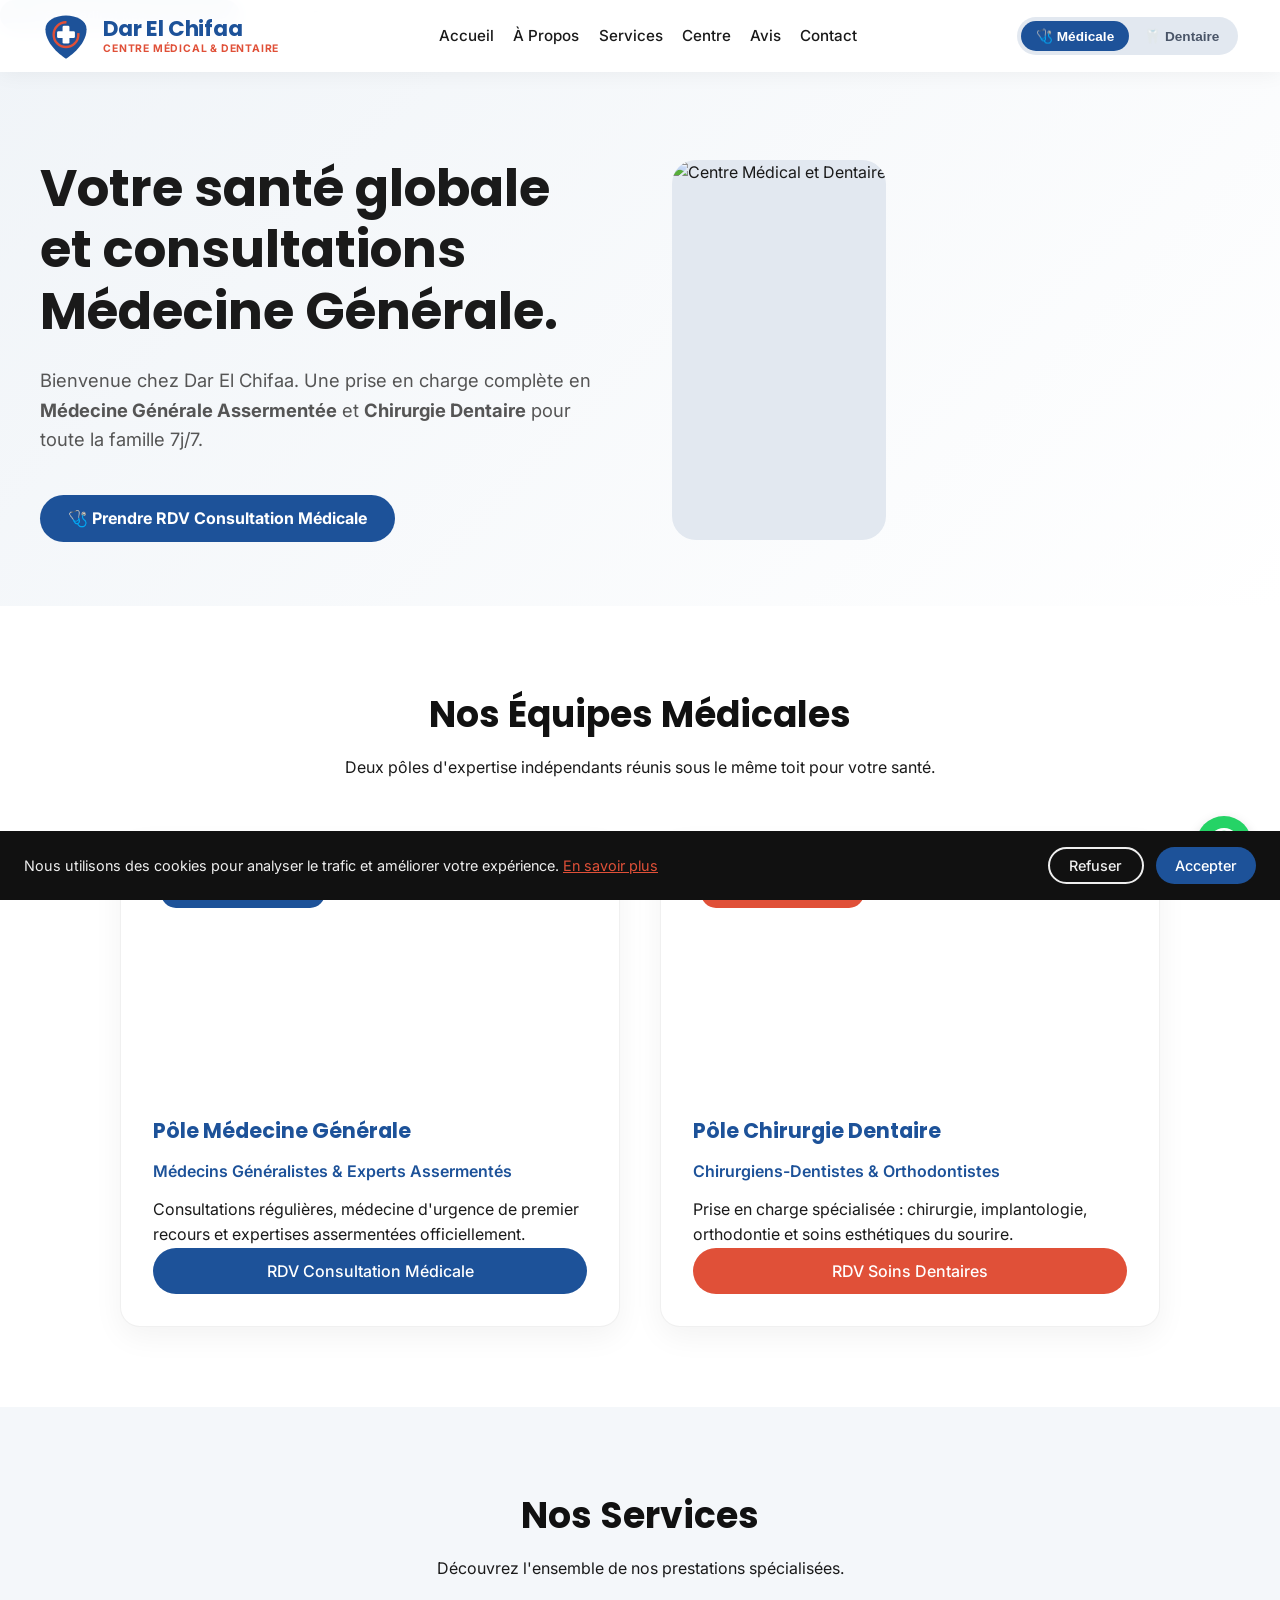
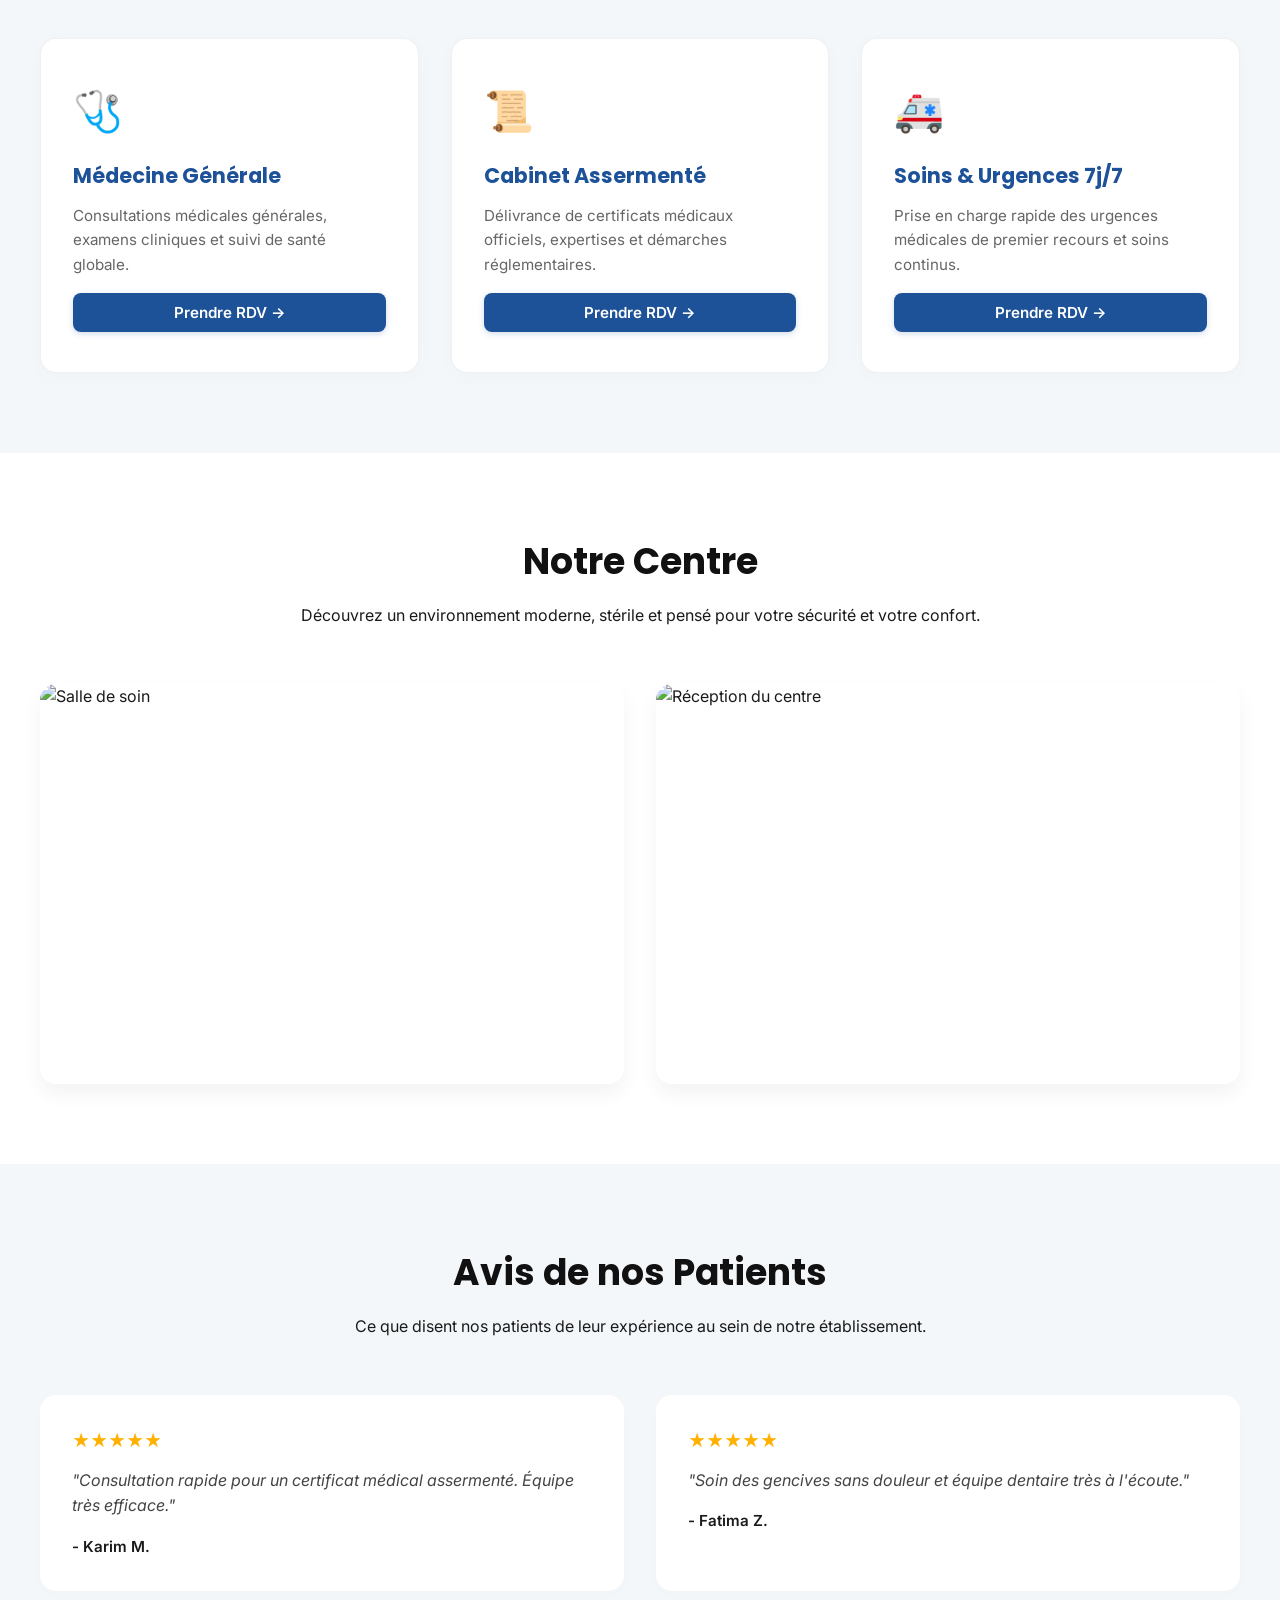
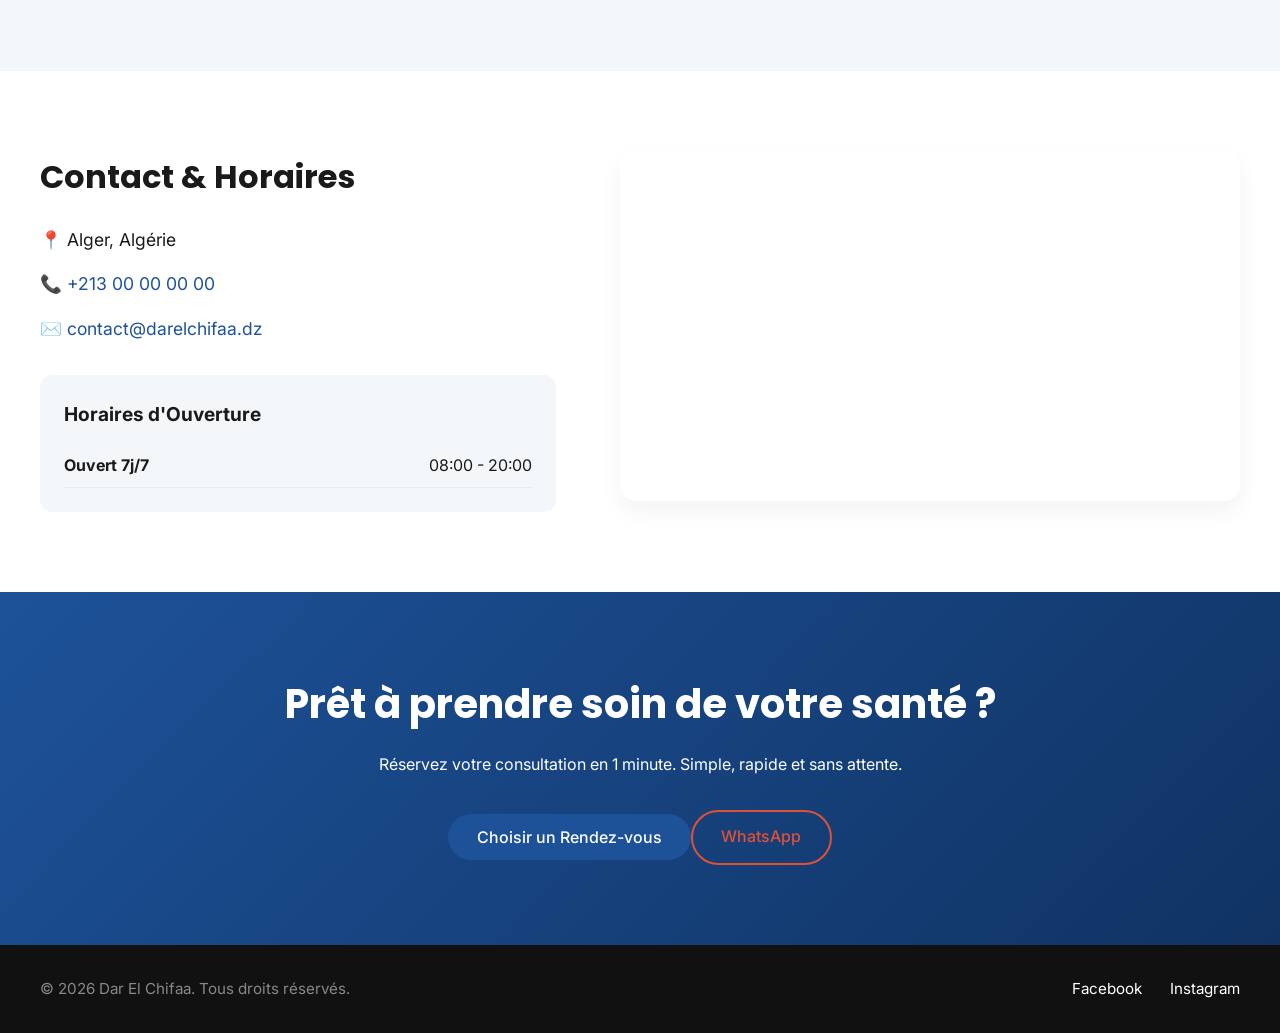
==== index.html @ 9adb0074 "Add files via upload" ====
<!DOCTYPE html>
<html lang="fr">
<head>
    <meta charset="UTF-8">
    <meta name="viewport" content="width=device-width, initial-scale=1.0, maximum-scale=5.0">
    <title id="page-title">Centre Médical & Dentaire | Alger</title>
    <meta id="meta-description" name="description" content="Prenez rendez-vous en ligne chez votre centre médical et dentaire. Soins généraux, médecine assermentée et chirurgie dentaire.">
    <link id="canonical-link" rel="canonical" href="">

    <!-- Open Graph / Facebook -->
    <meta id="og-title" property="og:title" content="Centre Médical & Dentaire Dar El Chifaa">
    <meta id="og-description" property="og:description" content="Prenez rendez-vous en ligne instantanément.">
    <meta id="og-image" property="og:image" content="images/hero.jpg">
    <meta id="og-url" property="og:url" content="">
    <meta property="og:type" content="website">

    <!-- Twitter -->
    <meta name="twitter:card" content="summary_large_image">
    <meta id="twitter-title" name="twitter:title" content="Centre Médical & Dentaire Dar El Chifaa">
    <meta id="twitter-description" name="twitter:description" content="Prenez rendez-vous en ligne instantanément.">
    <meta id="twitter-image" name="twitter:image" content="images/hero.jpg">

    <!-- Fonts & Styles -->
    <link rel="preconnect" href="https://fonts.googleapis.com">
    <link rel="preconnect" href="https://fonts.gstatic.com" crossorigin>
    <link href="https://fonts.googleapis.com/css2?family=Inter:wght@400;500;600&family=Poppins:wght@600;700&display=swap" rel="stylesheet">
    <link rel="stylesheet" href="style.css">

    <!-- Favicons -->
    <link rel="icon" type="image/png" href="images/logo.png">
    <link rel="apple-touch-icon" href="images/logo.png">

    <!-- JSON-LD Schema -->
    <script type="application/ld+json" id="schema-json"></script>

    <!-- Configuration & Dynamic Root Styles -->
    <script src="config.js"></script>
    <script>
      if (window.clinicConfig && clinicConfig.colors) {
        var root = document.documentElement.style;
        root.setProperty('--primary-color', clinicConfig.colors.primary);
        root.setProperty('--secondary-color', clinicConfig.colors.secondary);
        root.setProperty('--bg-color', clinicConfig.colors.background);
        root.setProperty('--text-color', clinicConfig.colors.text);
      }
    </script>
</head>
<body>

    <!-- Header Navigation -->
    <header class="navbar">
        <div class="nav-container">
            <a href="#" class="logo-container">
                <img src="images/logo.svg" alt="Dar El Chifaa Logo" class="logo-img" id="logo-img">
                <div class="logo-text-group">
                    <span class="brand-title dynamic-clinic-name">Dar El Chifaa</span>
                    <span class="brand-subtitle">CENTRE MÉDICAL & DENTAIRE</span>
                </div>
            </a>

            <button class="menu-toggle" aria-label="Ouvrir le menu" aria-expanded="false">
                <span></span><span></span><span></span>
            </button>

            <nav class="nav-links">
                <a href="#hero">Accueil</a>
                <a href="#about">À Propos</a>
                <a href="#services">Services</a>
                <a href="#before-after" class="dental-only-link">Avant / Après</a>
                <a href="#gallery">Centre</a>
                <a href="#reviews">Avis</a>
                <a href="#contact">Contact</a>
            </nav>

            <!-- Master Switcher -->
            <div class="master-dept-switcher">
                <button class="dept-switch-btn active" data-dept="medical">🩺 Médicale</button>
                <button class="dept-switch-btn" data-dept="dental">🦷 Dentaire</button>
            </div>
        </div>
    </header>

    <!-- Prominent Top Selector Bar -->
<div class="hero-dept-selector">
    <button class="dept-switch-btn active" data-dept="medical">
        <span class="btn-icon">🩺</span>
        <span class="btn-text">Pôle Médical <small>Médecine Générale</small></span>
    </button>
    <button class="dept-switch-btn" data-dept="dental">
        <span class="btn-icon">🦷</span>
        <span class="btn-text">Pôle Dentaire <small>Chirurgie & Esthétique</small></span>
    </button>
</div>

    <!-- Main Content -->
    <main>
        <!-- Hero Section -->
        <section id="hero" class="hero">
            <div class="hero-container">
                <div class="hero-text fade-up">
                    <h1>Votre santé globale et votre sourire entre de bonnes mains.</h1>
                    <p>Bienvenue chez <span class="dynamic-clinic-name"></span>. Une prise en charge complète en <strong>Médecine Générale Assermentée</strong> et <strong>Chirurgie Dentaire</strong> pour toute la famille 7j/7.</p>
                    
                    <div class="hero-actions">
                        <button id="hero-main-btn" class="btn btn-primary open-booking hero-dynamic-btn" data-booking-url="https://wa.me/213000000000?text=Bonjour,%20je%20souhaite%20réserver%20une%20consultation%20médicale">
                            🩺 Prendre RDV Consultation Médicale
                        </button>
                    </div>
                </div>
                
                <div class="hero-image fade-up">
                    <img src="images/hero.jpg" alt="Centre Médical et Dentaire" loading="eager" width="600" height="500">
                </div>
            </div>
        </section>

        <!-- About Section -->
        <section id="about" class="about section-padding">
            <div class="section-header">
                <h2>Nos Équipes Médicales</h2>
                <p>Deux pôles d'expertise indépendants réunis sous le même toit pour votre santé.</p>
            </div>
            
            <div class="departments-grid">
                <!-- Medical Team Card -->
                <div class="dept-card fade-up" data-dept="medical">
                    <div class="dept-badge medical-badge">Médecine Générale</div>
                    <img src="images/medical-team.jpg" alt="Équipe Médicale" loading="lazy">
                    <h3>Pôle Médecine Générale</h3>
                    <p class="dept-lead">Médecins Généralistes & Experts Assermentés</p>
                    <p>Consultations régulières, médecine d'urgence de premier recours et expertises assermentées officiellement.</p>
                    <button class="btn btn-primary open-booking" data-booking-url="https://wa.me/213000000000?text=Bonjour,%20je%20souhaite%20réserver%20une%20consultation%20médicale">
                        RDV Consultation Médicale
                    </button>
                </div>

                <!-- Dental Team Card -->
                <div class="dept-card fade-up" data-dept="dental">
                    <div class="dept-badge dental-badge">Chirurgie Dentaire</div>
                    <img src="images/dental-team.jpg" alt="Équipe Dentaire" loading="lazy">
                    <h3>Pôle Chirurgie Dentaire</h3>
                    <p class="dept-lead">Chirurgiens-Dentistes & Orthodontistes</p>
                    <p>Prise en charge spécialisée : chirurgie, implantologie, orthodontie et soins esthétiques du sourire.</p>
                    <button class="btn btn-dental open-booking" data-booking-url="https://wa.me/213000000000?text=Bonjour,%20je%20souhaite%20réserver%20un%20rendez-vous%20dentaire">
                       RDV Soins Dentaires
                    </button>
                </div>
            </div>
        </section>

        <!-- Services Section -->
        <section id="services" class="services section-padding gray-bg">
            <div class="section-header">
                <h2>Nos Services</h2>
                <p>Découvrez l'ensemble de nos prestations spécialisées.</p>
            </div>

            <div class="services-grid" id="services-target">
                <!-- Dynamic Injection via script_2.js -->
            </div>
        </section>

        <!-- Before / After Section -->
        <section id="before-after" class="before-after section-padding">
            <div class="section-header">
                <h2>Résultats Avant / Après</h2>
                <p>Découvrez les transformations réalisées par nos praticiens en esthétique et chirurgie dentaire.</p>
            </div>
            
            <div class="before-after-grid" id="before-after-target">
                <!-- Dynamic Injection via script_2.js -->
            </div>
        </section>

        <!-- Gallery Section -->
        <section id="gallery" class="gallery section-padding">
            <div class="section-header">
                <h2>Notre Centre</h2>
                <p>Découvrez un environnement moderne, stérile et pensé pour votre sécurité et votre confort.</p>
            </div>
            <div class="gallery-grid">
                <div class="gallery-item"><img src="images/clinic1.jpg" alt="Salle de soin" loading="lazy" width="600" height="400"></div>
                <div class="gallery-item"><img src="images/clinic2.jpg" alt="Réception du centre" loading="lazy" width="600" height="400"></div>
            </div>
        </section>

        <!-- Reviews Section -->
        <section id="reviews" class="reviews section-padding gray-bg">
            <div class="section-header">
                <h2>Avis de nos Patients</h2>
                <p>Ce que disent nos patients de leur expérience au sein de notre établissement.</p>
            </div>
            <div class="reviews-container" id="reviews-target">
                <!-- Dynamic Injection via script_2.js -->
            </div>
        </section>

        <!-- Contact Section -->
        <section id="contact" class="contact section-padding">
            <div class="contact-container">
                <div class="contact-info fade-up">
                    <h2>Contact & Horaires</h2>
                    <p class="address-text">📍 </p>
                    <p>📞 <a href="#" class="dynamic-phone-link"></a></p>
                    <p>✉️ <a href="#" class="dynamic-email-link"></a></p>
                    
                    <div class="hours-box">
                        <h3>Horaires d'Ouverture</h3>
                        <ul id="hours-target"></ul>
                    </div>
                </div>
                <div class="contact-map fade-up">
                    <iframe id="maps-target" src="" width="100%" height="350" style="border:0;" allowfullscreen="" loading="lazy" title="Localisation du centre"></iframe>
                </div>
            </div>
        </section>

        <!-- Call to Action Section -->
        <section class="cta-section section-padding">
            <h2>Prêt à prendre soin de votre santé ?</h2>
            <p>Réservez votre consultation en 1 minute. Simple, rapide et sans attente.</p>
            <div class="hero-actions" style="justify-content: center; margin-top: 2rem;">
                <button class="btn btn-primary open-booking">Choisir un Rendez-vous</button>
                <a href="#" class="btn btn-secondary whatsapp-btn" target="_blank" rel="noopener">WhatsApp</a>
            </div>
        </section>
    </main>

    <!-- Footer -->
    <footer>
        <div class="footer-container">
            <p>&copy; 2026 <span class="dynamic-clinic-name"></span>. Tous droits réservés.</p>
            <div class="socials">
                <a href="#" class="fb-link" target="_blank" rel="noopener">Facebook</a>
                <a href="#" class="ig-link" target="_blank" rel="noopener">Instagram</a>
            </div>
        </div>
    </footer>

    <!-- Floating WhatsApp Button -->
<a href="https://wa.me/YOUR_PHONE_NUMBER" class="floating-whatsapp" target="_blank" rel="noopener noreferrer" aria-label="Contact us on WhatsApp">
      <svg class="whatsapp-ico" viewBox="0 0 24 24" fill="#FFFFFF">
        <path d="M.057 24l1.687-6.163c-1.041-1.804-1.588-3.849-1.587-5.946.003-6.556 5.338-11.891 11.893-11.891 3.181.001 6.167 1.24 8.413 3.488 2.245 2.248 3.481 5.236 3.48 8.414-.003 6.557-5.338 11.892-11.893 11.892-1.99-.001-3.951-.5-5.688-1.448l-6.305 1.654zm6.597-3.807c1.676.995 3.276 1.591 5.392 1.592 5.448 0 9.886-4.434 9.889-9.885.002-5.462-4.415-9.89-9.881-9.892-5.452 0-9.887 4.434-9.889 9.884-.001 2.225.651 3.891 1.746 5.634l-.999 3.648 3.742-.981z"/>
      </svg>
    </a>

    <!-- Booking Modal -->
    <div class="booking-modal" id="bookingModal" aria-hidden="true">
        <div class="modal-content">
            <button class="close-modal" aria-label="Fermer la fenêtre">&times;</button>
            <div id="iframe-container" style="width:100%; height:100%;"></div>
        </div>
    </div>

    <!-- Cookie Consent Banner -->
    <div class="consent-banner" id="consentBanner">
        <p>Nous utilisons des cookies pour analyser le trafic et améliorer votre expérience. <a href="#" class="consent-learn-more">En savoir plus</a></p>
        <div class="consent-actions">
            <button class="btn btn-secondary" id="consentDecline">Refuser</button>
            <button class="btn btn-primary" id="consentAccept">Accepter</button>
        </div>
    </div>

    <!-- Main Logic Script -->
    <script src="script.js"></script>
</body>
</html>
---- style.css ----
/* ==========================================
   1. VARIABLES & DESIGN SYSTEM
   ========================================== */
:root {
  --primary-color: #1D5299;
  --secondary-color: #E05038;
  --bg-color: #F4F7FA;
  --text-color: #1A1A1A;
  --white: #FFFFFF;
  --font-heading: 'Poppins', sans-serif;
  --font-body: 'Inter', sans-serif;
  --transition-smooth: all 0.4s cubic-bezier(0.16, 1, 0.3, 1);
}

/* ==========================================
   2. GLOBAL RESETS & BASE STYLES
   ========================================== */
* {
  margin: 0;
  padding: 0;
  box-sizing: border-box;
}

html {
  scroll-behavior: smooth;
  font-size: 16px;
  overflow-x: hidden;
}

body {
  font-family: var(--font-body);
  color: var(--text-color);
  background-color: var(--white);
  line-height: 1.6;
  overflow-x: hidden;
}

/* Global Utilities & Structural Helpers */
.section-padding { 
  padding: 5rem 1.25rem; 
}

.gray-bg { 
  background-color: var(--bg-color); 
}

.section-header {
  text-align: center;
  max-width: 700px;
  margin: 0 auto 3.5rem;
}

.section-header h2 {
  font-family: var(--font-heading);
  font-size: 2.25rem;
  margin-bottom: 0.75rem;
  color: #111111;
}

/* ==========================================
   3. BUTTONS & INTERACTIVE ELEMENTS
   ========================================== */
.btn {
  display: inline-flex;
  align-items: center;
  justify-content: center;
  padding: 0.8rem 1.8rem;
  font-family: var(--font-body);
  font-weight: 500;
  font-size: 1rem;
  border-radius: 50px;
  border: none;
  cursor: pointer;
  transition: var(--transition-smooth);
  text-decoration: none;
}

.btn-primary {
  background-color: var(--primary-color);
  color: var(--white);
}

.btn-primary:hover {
  box-shadow: 0 10px 20px rgba(0, 0, 0, 0.15);
}

.btn-secondary {
  background-color: transparent;
  color: var(--secondary-color);
  border: 2px solid var(--secondary-color);
}

.btn-secondary:hover {
  background-color: var(--secondary-color);
  color: var(--white);
  transform: translateY(-3px);
}

.btn-dental {
  background-color: var(--secondary-color);
  color: var(--white);
  border: none;
}

.btn-dental:hover {
  background-color: #c83d27;
  color: var(--white);
  transform: translateY(-3px);
  box-shadow: 0 10px 20px rgba(224, 80, 56, 0.25);
}

/* Department Master Switcher Component */
.master-dept-switcher {
  display: inline-flex;
  background: #E2E8F0;
  padding: 4px;
  border-radius: 30px;
  flex-shrink: 0;
}

.dept-switch-btn {
  border: none;
  padding: 7px 15px;
  border-radius: 20px;
  font-size: 0.85rem;
  font-weight: 600;
  cursor: pointer;
  background: transparent;
  color: #4A5568;
  transition: all 0.3s ease;
}

.dept-switch-btn.active[data-dept="medical"] {
  background: var(--primary-color);
  color: var(--white);
}

.dept-switch-btn.active[data-dept="dental"] {
  background: var(--secondary-color);
  color: var(--white);
}

/* Dynamic Department Visibility Rules */
body[data-active-dept="medical"] #before-after,
body[data-active-dept="medical"] .dental-only-link {
  display: none !important;
}

body[data-active-dept="dental"] #before-after,
body[data-active-dept="dental"] .dental-only-link {
  display: block !important;
}

/* ==========================================
   4. NAVIGATION BAR
   ========================================== */
.navbar {
  position: fixed;
  top: 0;
  left: 0;
  width: 100%;
  background: rgba(255, 255, 255, 0.98);
  backdrop-filter: blur(10px);
  z-index: 1000;
  box-shadow: 0 2px 20px rgba(0, 0, 0, 0.05);
}

.nav-container {
  display: flex;
  justify-content: space-between;
  align-items: center;
  max-width: 96%;
  margin: 0 auto;
  padding: 0.75rem 1rem;
  gap: 1rem;
}

.logo-container {
  display: flex;
  align-items: center;
  gap: 0.85rem;
  text-decoration: none;
  flex-shrink: 0;
  transition: transform 0.3s ease;
}

.logo-container:hover {
  transform: translateY(-1px);
}

.logo-img {
  height: 48px;
  width: auto;
  object-fit: contain;
}

.logo-text-group {
  display: flex;
  flex-direction: column;
  justify-content: center;
  line-height: 1.1;
}

.brand-title {
  font-family: var(--font-heading);
  font-size: 1.35rem;
  font-weight: 700;
  color: var(--primary-color);
  letter-spacing: -0.3px;
}

.brand-subtitle {
  font-family: var(--font-body);
  font-size: 0.65rem;
  font-weight: 700;
  color: var(--secondary-color);
  letter-spacing: 0.8px;
  margin-top: 2px;
}

.nav-links {
  display: flex;
  align-items: center;
  gap: 1.2rem;
  white-space: nowrap;
}

.nav-links a {
  text-decoration: none;
  color: var(--text-color);
  font-weight: 500;
  font-size: 0.95rem;
  transition: color 0.3s;
}

.nav-links a:hover {
  color: var(--primary-color);
}

.menu-toggle {
  display: none;
  flex-direction: column;
  gap: 5px;
  background: none;
  border: none;
  cursor: pointer;
}

.menu-toggle span {
  width: 25px;
  height: 3px;
  background: var(--text-color);
  border-radius: 2px;
}

/* ==========================================
   5. HERO SECTION
   ========================================== */
.hero {
  background: linear-gradient(135deg, #f0f4f8 0%, var(--white) 100%);
  padding: 8rem 1.25rem 4rem;
  overflow: hidden;
}

.hero-container {
  display: grid;
  grid-template-columns: 1fr 1fr;
  max-width: 1200px;
  margin: 0 auto;
  align-items: center;
  gap: 4rem;
}

.hero-text h1 {
  font-family: var(--font-heading);
  font-size: 3.2rem;
  line-height: 1.2;
  margin-bottom: 1.5rem;
}

.hero-text p {
  font-size: 1.15rem;
  color: #555555;
  margin-bottom: 2.5rem;
}

.hero-actions {
  display: flex;
  align-items: center;
  margin-top: 1.75rem;
}

.hero-image img {
  width: 100%;
  min-height: 380px;
  max-height: 450px;
  object-fit: cover;
  border-radius: 24px;
  background-color: #E2E8F0;
  transition: transform 0.3s ease;
}

.hero-image:hover img {
  transform: scale(1.02);
}

.hero-dynamic-btn {
  display: inline-flex;
  align-items: center;
  gap: 0.5rem;
  padding: 0.85rem 1.75rem;
  font-size: 1rem;
  font-weight: 700;
  border-radius: 30px;
  cursor: pointer;
  transition: all 0.3s ease;
}

/* ==========================================
   6. ABOUT & DEPARTMENT CARDS
   ========================================== */
.about-container {
  display: grid;
  grid-template-columns: 1fr 1.2fr;
  max-width: 1200px;
  margin: 0 auto;
  gap: 4rem;
  align-items: center;
}

.about-img img {
  width: 100%;
  border-radius: 20px;
  box-shadow: 0 15px 30px rgba(0, 0, 0, 0.05);
}

.about-info h3 {
  font-family: var(--font-heading);
  font-size: 2rem;
  margin-bottom: 0.25rem;
}

.about-info h4 {
  color: var(--secondary-color);
  font-weight: 500;
  margin-bottom: 1.5rem;
}

.about-description {
  color: #555555;
  margin-bottom: 2rem;
}

.stats-grid {
  display: grid;
  grid-template-columns: repeat(3, 1fr);
  gap: 1.5rem;
}

.stat-card {
  background: var(--bg-color);
  padding: 1.5rem 1rem;
  border-radius: 12px;
  text-align: center;
}

.stat-card h3 {
  font-size: 2rem;
  color: var(--primary-color);
}

.stat-card p {
  font-size: 0.85rem;
  text-transform: uppercase;
  letter-spacing: 0.5px;
  margin-top: 0.25rem;
}

/* Department Cards Grid Layout */
.departments-grid {
  display: flex;
  justify-content: center;
  align-items: stretch;
  gap: 2.5rem;
  max-width: 1200px;
  margin: 0 auto;
}

.departments-grid .dept-card {
  max-width: 500px;
  width: 100%;
}

.dept-card {
  background: var(--white);
  border-radius: 20px;
  padding: 2rem;
  box-shadow: 0 10px 30px rgba(0, 0, 0, 0.05);
  border: 1px solid rgba(0, 0, 0, 0.06);
  display: flex;
  flex-direction: column;
  position: relative;
}

.dept-card img {
  width: 100%;
  height: 220px;
  object-fit: cover;
  border-radius: 12px;
  margin-bottom: 1.5rem;
}

.dept-badge {
  position: absolute;
  top: 2.5rem;
  left: 2.5rem;
  padding: 0.35rem 0.85rem;
  font-size: 0.75rem;
  font-weight: 700;
  border-radius: 20px;
  color: var(--white);
  text-transform: uppercase;
  letter-spacing: 0.5px;
}

.medical-badge { background-color: var(--primary-color); }
.dental-badge { background-color: var(--secondary-color); }

.dept-lead {
  font-weight: 600;
  color: var(--primary-color);
  margin-bottom: 0.75rem;
}

/* ==========================================
   7. SERVICES & DEPARTMENTAL STYLING
   ========================================== */
.department-toggle {
  display: flex;
  justify-content: center;
  gap: 1rem;
  margin-top: 2rem;
  flex-wrap: wrap;
}

.tab-btn {
  padding: 0.85rem 1.75rem;
  font-family: var(--font-body);
  font-weight: 600;
  font-size: 1rem;
  border-radius: 30px;
  border: 2px solid var(--primary-color);
  background: transparent;
  color: var(--primary-color);
  cursor: pointer;
  transition: var(--transition-smooth);
}

.tab-btn.active, 
.tab-btn:hover {
  background: var(--primary-color);
  color: var(--white);
  box-shadow: 0 6px 15px rgba(29, 82, 153, 0.2);
}

.services-grid {
  display: grid;
  grid-template-columns: repeat(auto-fit, minmax(280px, 1fr));
  max-width: 1200px;
  margin: 0 auto;
  gap: 2rem;
}

.service-card {
  background: var(--white);
  padding: 2.5rem 2rem;
  border-radius: 16px;
  box-shadow: 0 4px 20px rgba(0, 0, 0, 0.02);
  border: 1px solid rgba(0, 0, 0, 0.06);
  transition: var(--transition-smooth);
  cursor: pointer;
  display: flex;
  flex-direction: column;
}

.service-icon {
  font-size: 2.5rem;
  margin-bottom: 1rem;
  display: inline-block;
}

.service-card h3,
.dept-card h3 {
  font-family: var(--font-heading);
  font-size: 1.3rem;
  margin-bottom: 0.75rem;
  color: var(--primary-color);
  transition: color 0.3s ease;
}

.service-card p {
  color: #666666;
  font-size: 0.95rem;
}

.service-cta {
  margin-top: 1.25rem;
  font-size: 0.9rem;
  font-weight: 600;
  color: var(--secondary-color);
  transition: color 0.3s ease;
}

/* Service Card Buttons Base Style */
.service-card button,
.service-card a.btn-service,
.service-btn {
  display: inline-flex;
  align-items: center;
  justify-content: center;
  gap: 8px;
  width: 100%;
  padding: 10px 18px;
  margin-top: 16px;
  background-color: var(--primary-color);
  color: #ffffff;
  font-weight: 600;
  font-size: 0.95rem;
  border: none;
  border-radius: 8px;
  cursor: pointer;
  text-decoration: none;
  transition: background-color 0.25s ease, transform 0.15s ease, box-shadow 0.25s ease;
  box-shadow: 0 2px 6px rgba(29, 82, 153, 0.2);
}

.service-card button:active,
.service-card a.btn-service:active,
.service-btn:active {
  transform: translateY(0);
}

/* --- MEDICAL MODE (Default) HOVER RULES --- */
body[data-active-dept="medical"] .service-card:hover,
.service-card:hover {
  transform: translateY(-6px);
  box-shadow: 0 15px 35px rgba(29, 82, 153, 0.15);
  border-color: var(--primary-color);
}

body[data-active-dept="medical"] .service-card:hover h3,
.service-card:hover h3 {
  color: var(--primary-color);
}

body[data-active-dept="medical"] .service-card button:hover,
body[data-active-dept="medical"] .service-card a.btn-service:hover,
body[data-active-dept="medical"] .service-btn:hover,
.service-card button:hover,
.service-card a.btn-service:hover,
.service-btn:hover {
  background-color: #163f77;
  transform: translateY(-2px);
  box-shadow: 0 4px 12px rgba(29, 82, 153, 0.35);
}

/* --- DENTAL MODE ACTIVE & HOVER RULES --- */
body[data-active-dept="dental"] .service-card h3 {
  color: var(--secondary-color);
}

body[data-active-dept="dental"] .service-card button,
body[data-active-dept="dental"] .service-card a.btn-service,
body[data-active-dept="dental"] .service-btn {
  background-color: var(--secondary-color);
  box-shadow: 0 2px 6px rgba(224, 80, 56, 0.2);
}

body[data-active-dept="dental"] .service-card:hover {
  transform: translateY(-6px);
  box-shadow: 0 15px 35px rgba(224, 80, 56, 0.15);
  border-color: var(--secondary-color);
}

body[data-active-dept="dental"] .service-card:hover h3 {
  color: var(--secondary-color);
}

body[data-active-dept="dental"] .service-card button:hover,
body[data-active-dept="dental"] .service-card a.btn-service:hover,
body[data-active-dept="dental"] .service-btn:hover {
  background-color: #c83d27;
  transform: translateY(-2px);
  box-shadow: 0 4px 12px rgba(224, 80, 56, 0.35);
}

/* ==========================================
   8. BEFORE / AFTER COMPARISON SLIDER
   ========================================== */
.before-after-grid {
  display: grid;
  grid-template-columns: repeat(auto-fit, minmax(320px, 1fr));
  gap: 2.5rem;
  max-width: 1200px;
  margin: 0 auto;
}

.ba-card {
  background: var(--white);
  border-radius: 16px;
  overflow: hidden;
  box-shadow: 0 10px 30px rgba(0, 0, 0, 0.06);
  border: 1px solid rgba(0, 0, 0, 0.05);
}

.ba-info {
  padding: 1.5rem;
}

.ba-info h3 {
  font-family: var(--font-heading);
  font-size: 1.25rem;
  color: var(--primary-color);
  margin-bottom: 0.5rem;
}

.ba-info p {
  color: #666666;
  font-size: 0.95rem;
}

.ba-slider-container {
  position: relative;
  width: 100%;
  height: 280px;
  overflow: hidden;
  user-select: none;
  touch-action: pan-y;
}

.ba-image {
  position: absolute;
  top: 0;
  left: 0;
  width: 100%;
  height: 100%;
}

.ba-image img {
  width: 100%;
  height: 100%;
  object-fit: cover;
  display: block;
}

.ba-before {
  position: absolute;
  top: 0;
  left: 0;
  width: 50%;
  height: 100%;
  overflow: hidden;
  z-index: 2;
}

.ba-before img {
  width: 100%;
  max-width: none;
}

.ba-badge {
  position: absolute;
  bottom: 12px;
  padding: 4px 10px;
  background: rgba(11, 27, 61, 0.85);
  color: var(--white);
  font-size: 0.75rem;
  font-weight: 600;
  border-radius: 4px;
  text-transform: uppercase;
  letter-spacing: 0.5px;
  z-index: 3;
}

.ba-badge.before-badge { left: 12px; }
.ba-badge.after-badge { right: 12px; }

.ba-range {
  position: absolute;
  top: 0;
  left: 0;
  width: 100%;
  height: 100%;
  opacity: 0;
  z-index: 5;
  cursor: ew-resize;
}

.ba-line {
  position: absolute;
  top: 0;
  bottom: 0;
  left: 50%;
  width: 3px;
  background: var(--white);
  z-index: 4;
  box-shadow: 0 0 8px rgba(0, 0, 0, 0.4);
  pointer-events: none;
}

.ba-button {
  position: absolute;
  top: 50%;
  left: 50%;
  transform: translate(-50%, -50%);
  width: 36px;
  height: 36px;
  background: var(--white);
  color: var(--primary-color);
  border-radius: 50%;
  display: flex;
  align-items: center;
  justify-content: center;
  font-weight: bold;
  box-shadow: 0 2px 10px rgba(0, 0, 0, 0.3);
  pointer-events: none;
  font-size: 0.9rem;
}

/* ==========================================
   9. GALLERY, REVIEWS, CONTACT & CTA
   ========================================== */
.gallery-grid {
  display: grid;
  grid-template-columns: 1fr 1fr;
  max-width: 1200px;
  margin: 0 auto;
  gap: 2rem;
}

.gallery-item {
  overflow: hidden;
  border-radius: 16px;
  box-shadow: 0 10px 20px rgba(0, 0, 0, 0.05);
}

.gallery-item img {
  width: 100%;
  height: 400px;
  object-fit: cover;
  transition: transform 0.5s ease;
  display: block;
  aspect-ratio: 3 / 2;
}

.gallery-item:hover img {
  transform: scale(1.05);
}

.reviews-container {
  display: grid;
  grid-template-columns: repeat(auto-fit, minmax(300px, 1fr));
  max-width: 1200px;
  margin: 0 auto;
  gap: 2rem;
}

.review-card {
  background: var(--white);
  padding: 2rem;
  border-radius: 16px;
  box-shadow: 0 5px 15px rgba(0, 0, 0, 0.01);
}

.star-rating {
  color: #FFB100;
  margin-bottom: 0.75rem;
  font-size: 1.1rem;
}

.review-card p {
  color: #444444;
  font-style: italic;
  margin-bottom: 1rem;
}

.review-author {
  font-weight: 600;
  font-size: 0.95rem;
}

.contact-container {
  display: grid;
  grid-template-columns: 1fr 1.2fr;
  max-width: 1200px;
  margin: 0 auto;
  gap: 4rem;
}

.contact-info h2 {
  font-family: var(--font-heading);
  font-size: 2rem;
  margin-bottom: 1.5rem;
}

.contact-info p {
  margin-bottom: 1rem;
  font-size: 1.1rem;
}

.contact-info a {
  color: var(--primary-color);
  text-decoration: none;
}

.hours-box {
  margin-top: 2rem;
  background: var(--bg-color);
  padding: 1.5rem;
  border-radius: 12px;
}

.hours-box h3 {
  margin-bottom: 1rem;
  font-size: 1.2rem;
}

.hours-box ul {
  list-style: none;
}

.hours-box li {
  display: flex;
  justify-content: space-between;
  padding: 0.5rem 0;
  border-bottom: 1px solid rgba(0, 0, 0, 0.05);
}

.contact-map iframe {
  border-radius: 16px;
  box-shadow: 0 10px 25px rgba(0, 0, 0, 0.05);
}

.cta-section {
  text-align: center;
  background: linear-gradient(135deg, var(--primary-color) 0%, #103363 100%);
  color: var(--white);
}

.cta-section h2 {
  font-family: var(--font-heading);
  font-size: 2.5rem;
  margin-bottom: 1rem;
}

/* ==========================================
   10. FOOTER & FLOATING COMPONENTS
   ========================================== */
footer {
  background: #111111;
  color: #888888;
  padding: 2rem 1.25rem;
  font-size: 0.95rem;
}

.footer-container {
  display: flex;
  justify-content: space-between;
  align-items: center;
  max-width: 1200px;
  margin: 0 auto;
  flex-wrap: wrap;
  gap: 1rem;
}

.socials a {
  color: #ffffff;
  margin-left: 1.5rem;
  text-decoration: none;
  transition: color 0.3s;
}

.socials a:hover {
  color: var(--secondary-color);
}

/* Official Floating WhatsApp Button */
.floating-whatsapp {
  position: fixed;
  bottom: 28px;
  right: 28px;
  width: 56px;
  height: 56px;
  background-color: #25D366; /* Official WhatsApp Brand Green */
  border-radius: 50%;
  display: flex;
  align-items: center;
  justify-content: center;
  box-shadow: 0 4px 12px rgba(0, 0, 0, 0.15);
  z-index: 999;
  text-decoration: none;
  transition: transform 0.25s ease, box-shadow 0.25s ease;
}

.floating-whatsapp:hover {
  transform: translateY(-2px);
  box-shadow: 0 6px 18px rgba(0, 0, 0, 0.22);
}

.floating-whatsapp:active {
  transform: translateY(0);
}

.whatsapp-ico {
  width: 32px;
  height: 32px;
  display: block;
}

/* Modals */
.booking-modal {
  position: fixed;
  top: 0;
  left: 0;
  width: 100%;
  height: 100%;
  background: rgba(0, 0, 0, 0.6);
  display: none;
  align-items: center;
  justify-content: center;
  z-index: 2000;
  padding: 1rem;
}

.modal-content {
  background: #ffffff;
  width: 100%;
  max-width: 900px;
  height: 90%;
  border-radius: 16px;
  position: relative;
  overflow: hidden;
}

.close-modal {
  position: absolute;
  top: 15px;
  right: 20px;
  font-size: 2rem;
  border: none;
  background: none;
  cursor: pointer;
  z-index: 2001;
}

/* Cookie Consent Banner */
.consent-banner {
  position: fixed;
  bottom: 0;
  left: 0;
  width: 100%;
  background: #111111;
  color: #eeeeee;
  padding: 1rem 1.5rem;
  display: none;
  align-items: center;
  justify-content: space-between;
  gap: 1rem;
  flex-wrap: wrap;
  z-index: 3000;
  font-size: 0.9rem;
}

.consent-banner.visible {
  display: flex;
}

.consent-banner a {
  color: var(--secondary-color);
}

.consent-actions {
  display: flex;
  gap: 0.75rem;
  flex-shrink: 0;
}

.consent-actions .btn {
  padding: 0.5rem 1.2rem;
  font-size: 0.9rem;
}

.consent-actions .btn-secondary {
  color: #eeeeee;
  border-color: #eeeeee;
}

.consent-actions .btn-secondary:hover {
  background: #eeeeee;
  color: #111111;
}

/* Keyframe Animations */
.fade-up {
  opacity: 0;
  transform: translateY(30px);
  transition: opacity 0.8s ease, transform 0.8s ease;
}

.fade-up.visible {
  opacity: 1;
  transform: translateY(0);
}

/* ==========================================
   11. RESPONSIVE MEDIA QUERIES
   ========================================== */

/* Tablet & Smaller Screens */
@media (max-width: 992px) {
  html {
    font-size: 14px;
  }

  .hero-container,
  .about-container,
  .contact-container {
    grid-template-columns: 1fr;
    gap: 3rem;
  }

  .hero {
    padding-top: 6rem;
  }

  .menu-toggle {
    display: flex;
  }

  .nav-links {
    position: absolute;
    top: 100%;
    left: 0;
    width: 100%;
    background: #ffffff;
    flex-direction: column;
    padding: 2rem;
    gap: 1.5rem;
    box-shadow: 0 10px 20px rgba(0, 0, 0, 0.05);
    display: none;
  }

  .nav-links.active {
    display: flex;
  }

  .gallery-grid {
    grid-template-columns: 1fr;
  }

  .gallery-item img {
    height: 300px;
  }
}

/* Mobile Devices */
@media (max-width: 768px) {
  html, body {
    overflow-x: hidden;
  }

  /* 1. Header & Navigation */
  .nav-container {
    padding: 0.5rem 1rem;
    flex-wrap: wrap;
    gap: 0.75rem;
  }

  .logo-container {
    font-size: 1.15rem;
    gap: 0.5rem;
  }

  .logo-img {
    height: 55px;
    max-width: 80px;
  }

  .brand-title {
    font-size: 1.1rem;
  }

  .brand-subtitle {
    font-size: 0.55rem;
  }

  .master-dept-switcher {
    width: 100%;
    display: flex;
    justify-content: center;
    margin-top: 0.25rem;
    padding: 2px;
  }

  .dept-switch-btn {
    flex: 1;
    text-align: center;
    padding: 8px 10px;
    font-size: 0.8rem;
  }

  .nav-links {
    position: fixed;
    top: 60px;
    left: -100%;
    width: 100%;
    height: calc(100vh - 60px);
    background: #ffffff;
    flex-direction: column;
    justify-content: flex-start;
    padding: 2rem 1.5rem;
    gap: 1.5rem;
    transition: left 0.3s ease;
    box-shadow: 0 10px 25px rgba(0, 0, 0, 0.1);
  }

  .nav-links.active {
    left: 0;
  }

  /* 2. Hero Section */
  .hero {
    padding-top: 1.5rem;
    padding-bottom: 2rem;
  }

  .hero-container {
    display: flex;
    flex-direction: column-reverse;
    gap: 1.5rem;
    text-align: center;
  }

  .hero-text h1 {
    font-size: 1.65rem;
    line-height: 1.3;
  }

  .hero-text p {
    font-size: 0.95rem;
    margin-top: 0.75rem;
  }

  .hero-actions {
    justify-content: center;
    width: 100%;
    margin-top: 1.25rem;
  }

  .hero-dynamic-btn,
  .hero-actions .btn {
    width: 100%;
    text-align: center;
    justify-content: center;
    padding: 0.85rem 1.25rem;
    font-size: 0.95rem;
  }

  .hero-image img {
    min-height: 220px;
    max-height: 300px;
    border-radius: 14px;
  }

  /* 3. About & Department Section */
  .departments-grid {
    flex-direction: column;
    align-items: center;
    gap: 1.5rem;
  }

  .dept-card {
    width: 100%;
    max-width: 100%;
    padding: 1.25rem;
  }

  .dept-card button {
    width: 100%;
  }

  /* 4. Services Grid & Sliders */
  .department-toggle {
    display: flex;
    flex-direction: column;
    gap: 0.5rem;
    width: 100%;
  }

  .department-toggle .tab-btn {
    width: 100%;
    padding: 0.75rem;
    font-size: 0.85rem;
    text-align: center;
  }

  .services-grid,
  .gallery-grid,
  .before-after-grid {
    grid-template-columns: 1fr;
    gap: 1rem;
  }

  .ba-slider-container {
    height: 220px;
  }

  /* 5. CTA & Floating Elements */
  .floating-whatsapp {
    bottom: 20px;
    right: 20px;
    width: 50px;
    height: 50px;
  }

  .cta-section .hero-actions {
    flex-direction: column;
    gap: 0.75rem;
  }

  .cta-section .btn {
    width: 100%;
  }

/* High-Visibility Hero Department Switcher Bar */
.hero-dept-selector {
  display: flex;
  justify-content: center;
  gap: 12px;
  max-width: 600px;
  margin: 0 auto 1.5rem auto;
  padding: 6px;
  background: #ffffff;
  border: 2px solid var(--primary-color);
  border-radius: 50px;
  box-shadow: 0 8px 25px rgba(0, 0, 0, 0.12);
  transition: border-color 0.3s ease;
}

.hero-dept-selector .dept-switch-btn {
  flex: 1;
  display: flex;
  align-items: center;
  justify-content: center;
  gap: 8px;
  padding: 12px 20px;
  border-radius: 40px;
  border: none;
  background: transparent;
  color: #4A5568;
  font-weight: 700;
  font-size: 0.95rem;
  cursor: pointer;
  transition: all 0.3s cubic-bezier(0.16, 1, 0.3, 1);
}

.hero-dept-selector .btn-text {
  display: flex;
  flex-direction: column;
  align-items: flex-start;
  line-height: 1.1;
}

.hero-dept-selector .btn-text small {
  font-size: 0.7rem;
  font-weight: 400;
  opacity: 0.8;
}

/* Active State Styles */
.hero-dept-selector .dept-switch-btn.active[data-dept="medical"] {
  background: var(--primary-color); /* #1D5299 */
  color: #ffffff;
  box-shadow: 0 4px 15px rgba(29, 82, 153, 0.35);
}

.hero-dept-selector .dept-switch-btn.active[data-dept="dental"] {
  background: var(--secondary-color); /* #E05038 */
  color: #ffffff;
  box-shadow: 0 4px 15px rgba(224, 80, 56, 0.35);
}

/* Dynamic Department Switcher Colors */
body[data-active-dept="dental"] .hero-dept-selector {
  border-color: var(--secondary-color);
}

/* Mobile Friendly Overrides */
@media (max-width: 768px) {
  .hero-dept-selector {
    width: 92%;
    margin-top: 1rem;
    padding: 4px;
  }

  .hero-dept-selector .dept-switch-btn {
    padding: 10px 12px;
    font-size: 0.85rem;
  }
  
  .hero-dept-selector .btn-text small {
    display: none; /* Hide small subtext on tiny screens for clarity */
  }
}

}
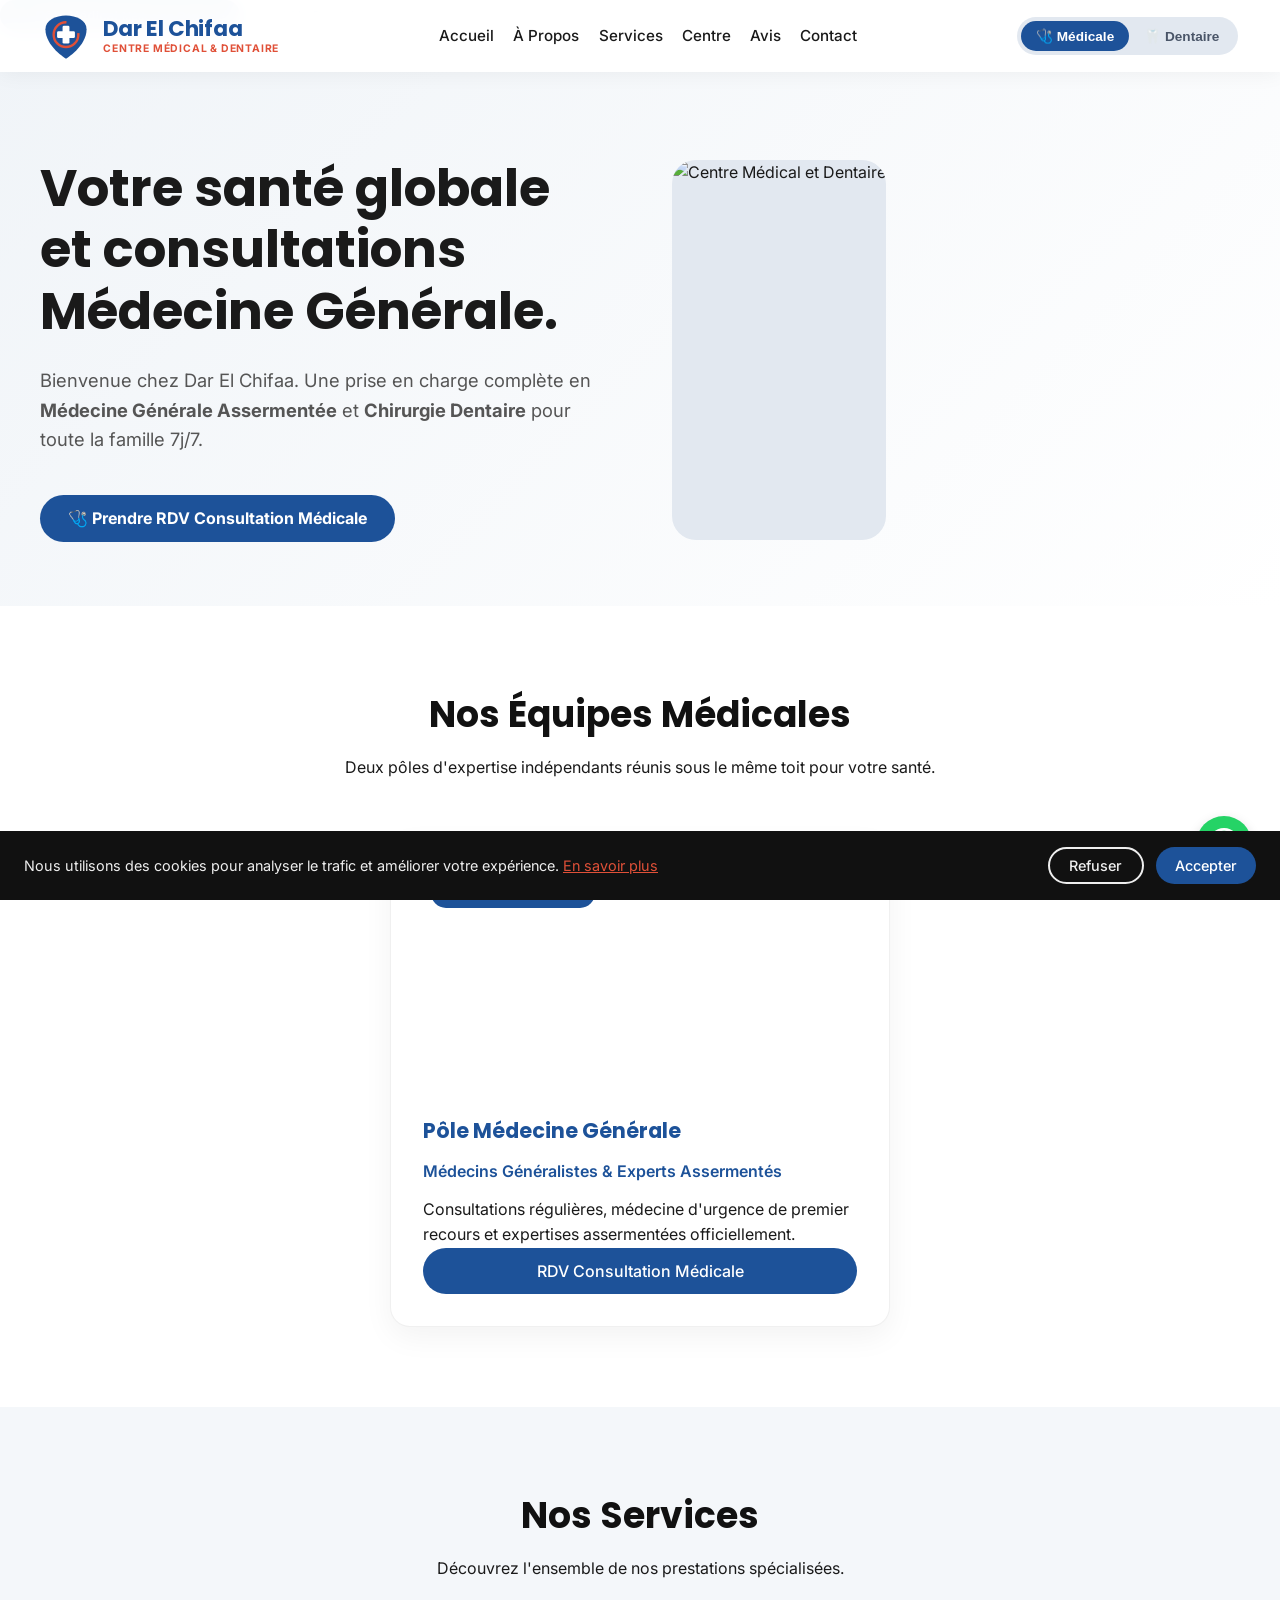
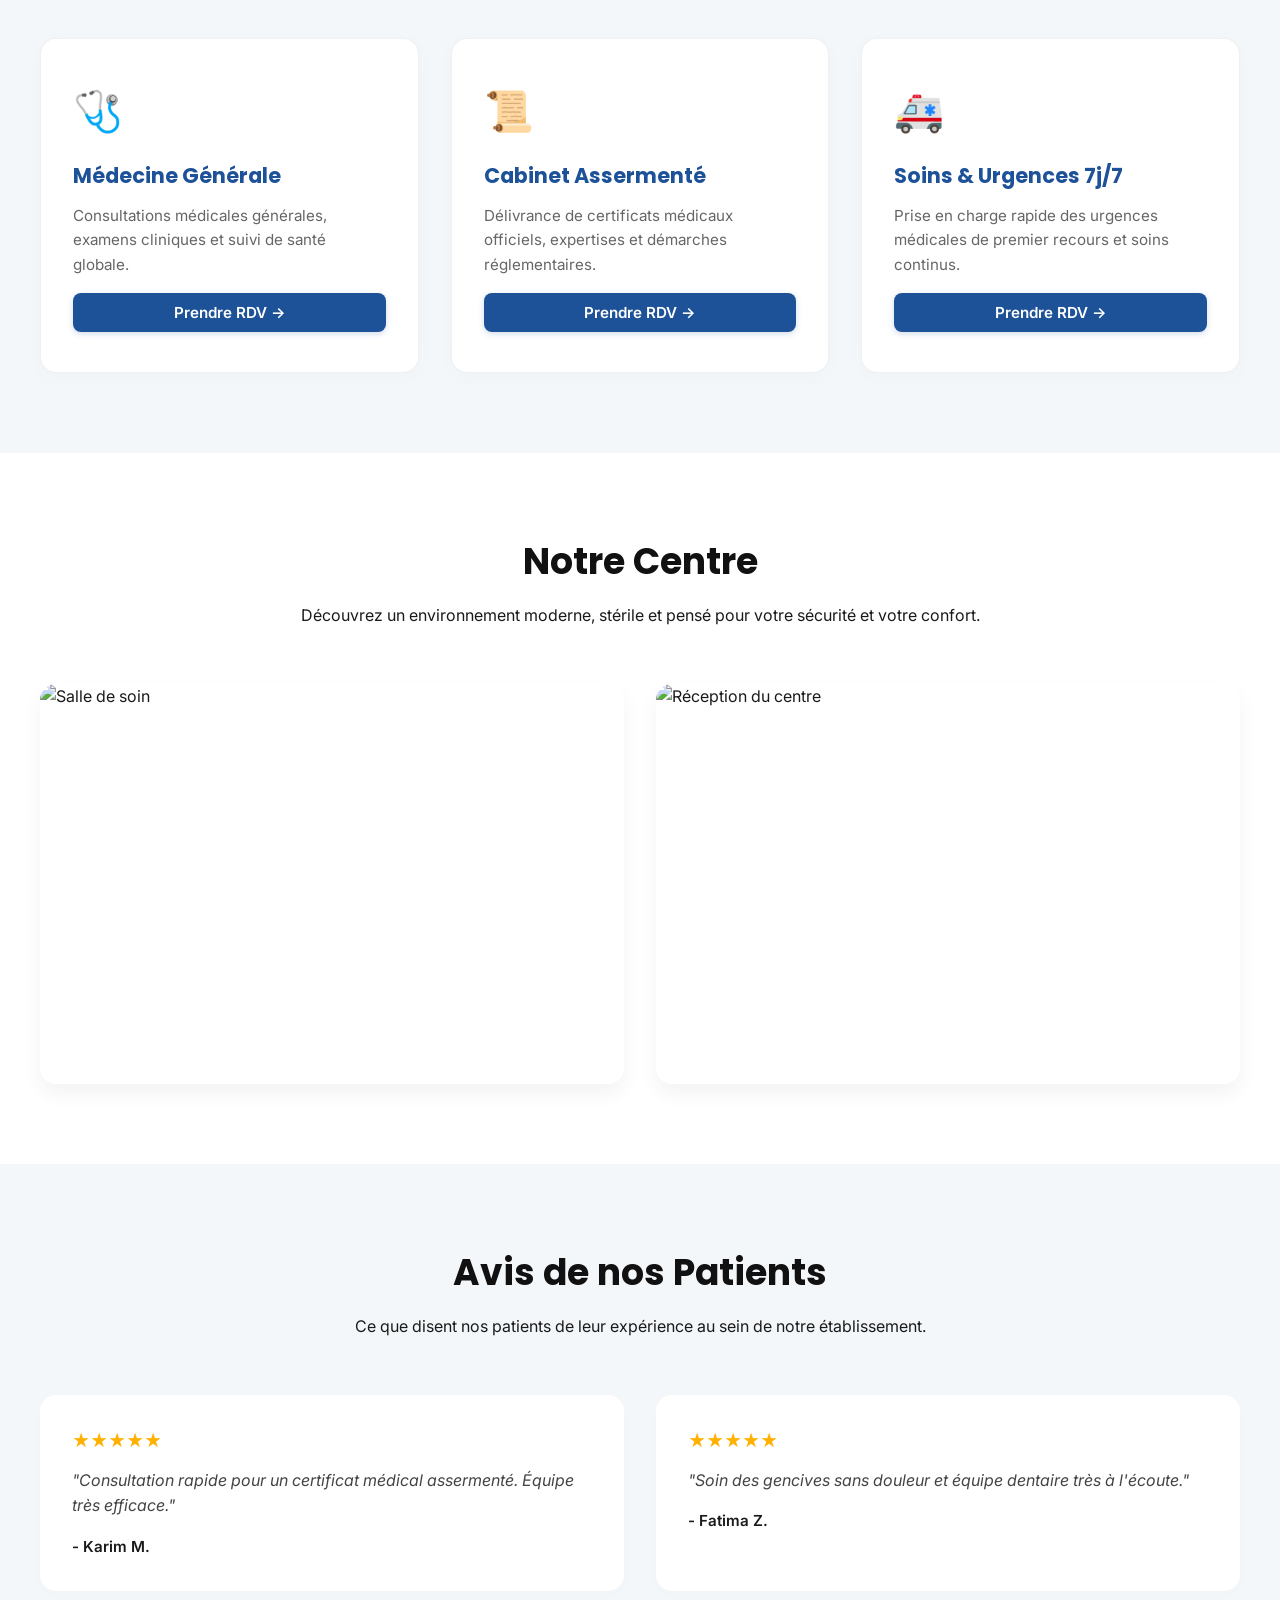
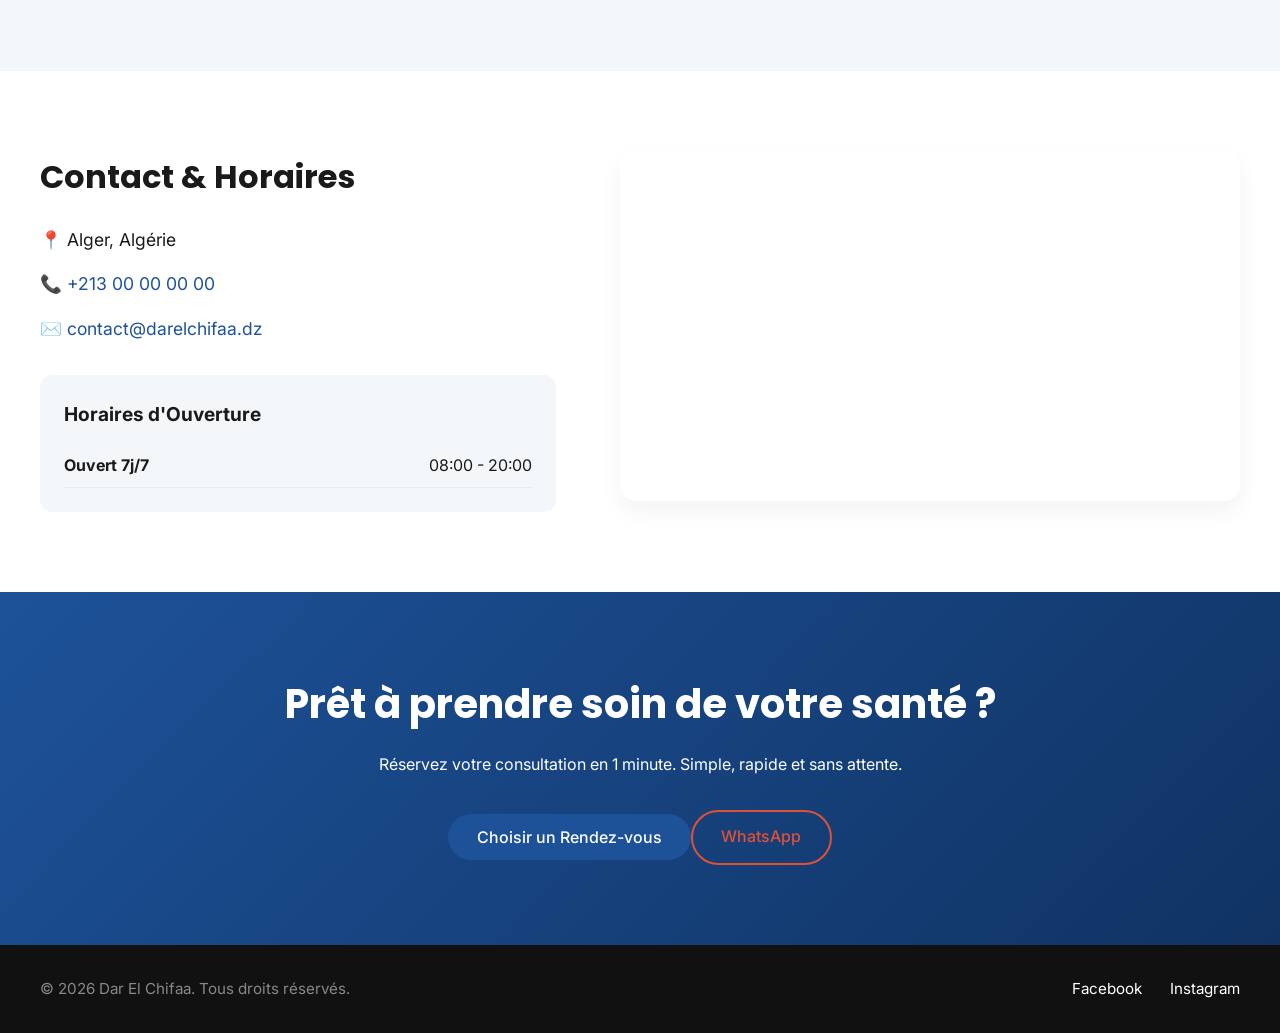
==== commit 6af81289: "Add files via upload" ====
--- a/index.html
+++ b/index.html
@@ -22,19 +22,16 @@
 
     <!-- Fonts & Styles -->
     <link rel="preconnect" href="https://fonts.googleapis.com">
+    <link rel="stylesheet" href="style.css?v=1.1">
     <link rel="preconnect" href="https://fonts.gstatic.com" crossorigin>
     <link href="https://fonts.googleapis.com/css2?family=Inter:wght@400;500;600&family=Poppins:wght@600;700&display=swap" rel="stylesheet">
-    <link rel="stylesheet" href="style.css">
 
     <!-- Favicons -->
     <link rel="icon" type="image/png" href="images/logo.png">
     <link rel="apple-touch-icon" href="images/logo.png">
 
-    <!-- JSON-LD Schema -->
-    <script type="application/ld+json" id="schema-json"></script>
-
     <!-- Configuration & Dynamic Root Styles -->
-    <script src="config.js"></script>
+    <script src="config.js?v=1.1"></script>
     <script>
       if (window.clinicConfig && clinicConfig.colors) {
         var root = document.documentElement.style;
@@ -44,6 +41,9 @@
         root.setProperty('--text-color', clinicConfig.colors.text);
       }
     </script>
+    
+    <!-- JSON-LD Schema -->
+    <script type="application/ld+json" id="schema-json"></script>
 </head>
 <body>
 
@@ -72,7 +72,7 @@
                 <a href="#contact">Contact</a>
             </nav>
 
-            <!-- Master Switcher -->
+            <!-- Master Switcher in Navbar -->
             <div class="master-dept-switcher">
                 <button class="dept-switch-btn active" data-dept="medical">🩺 Médicale</button>
                 <button class="dept-switch-btn" data-dept="dental">🦷 Dentaire</button>
@@ -81,16 +81,16 @@
     </header>
 
     <!-- Prominent Top Selector Bar -->
-<div class="hero-dept-selector">
-    <button class="dept-switch-btn active" data-dept="medical">
-        <span class="btn-icon">🩺</span>
-        <span class="btn-text">Pôle Médical <small>Médecine Générale</small></span>
-    </button>
-    <button class="dept-switch-btn" data-dept="dental">
-        <span class="btn-icon">🦷</span>
-        <span class="btn-text">Pôle Dentaire <small>Chirurgie & Esthétique</small></span>
-    </button>
-</div>
+    <div class="hero-dept-selector">
+        <button class="dept-switch-btn active" data-dept="medical">
+            <span class="btn-icon">🩺</span>
+            <span class="btn-text">Pôle Médical <small>Médecine Générale</small></span>
+        </button>
+        <button class="dept-switch-btn" data-dept="dental">
+            <span class="btn-icon">🦷</span>
+            <span class="btn-text">Pôle Dentaire <small>Chirurgie & Esthétique</small></span>
+        </button>
+    </div>
 
     <!-- Main Content -->
     <main>
@@ -156,7 +156,7 @@
             </div>
 
             <div class="services-grid" id="services-target">
-                <!-- Dynamic Injection via script_2.js -->
+                <!-- Dynamic Injection via script.js -->
             </div>
         </section>
 
@@ -168,7 +168,7 @@
             </div>
             
             <div class="before-after-grid" id="before-after-target">
-                <!-- Dynamic Injection via script_2.js -->
+                <!-- Dynamic Injection via script.js -->
             </div>
         </section>
 
@@ -191,7 +191,7 @@
                 <p>Ce que disent nos patients de leur expérience au sein de notre établissement.</p>
             </div>
             <div class="reviews-container" id="reviews-target">
-                <!-- Dynamic Injection via script_2.js -->
+                <!-- Dynamic Injection via script.js -->
             </div>
         </section>
 
@@ -238,7 +238,7 @@
     </footer>
 
     <!-- Floating WhatsApp Button -->
-<a href="https://wa.me/YOUR_PHONE_NUMBER" class="floating-whatsapp" target="_blank" rel="noopener noreferrer" aria-label="Contact us on WhatsApp">
+    <a href="https://wa.me/YOUR_PHONE_NUMBER" class="floating-whatsapp" target="_blank" rel="noopener noreferrer" aria-label="Contact us on WhatsApp">
       <svg class="whatsapp-ico" viewBox="0 0 24 24" fill="#FFFFFF">
         <path d="M.057 24l1.687-6.163c-1.041-1.804-1.588-3.849-1.587-5.946.003-6.556 5.338-11.891 11.893-11.891 3.181.001 6.167 1.24 8.413 3.488 2.245 2.248 3.481 5.236 3.48 8.414-.003 6.557-5.338 11.892-11.893 11.892-1.99-.001-3.951-.5-5.688-1.448l-6.305 1.654zm6.597-3.807c1.676.995 3.276 1.591 5.392 1.592 5.448 0 9.886-4.434 9.889-9.885.002-5.462-4.415-9.89-9.881-9.892-5.452 0-9.887 4.434-9.889 9.884-.001 2.225.651 3.891 1.746 5.634l-.999 3.648 3.742-.981z"/>
       </svg>
@@ -262,6 +262,6 @@
     </div>
 
     <!-- Main Logic Script -->
-    <script src="script.js"></script>
+    <script src="script.js?v=1.1"></script>
 </body>
 </html>
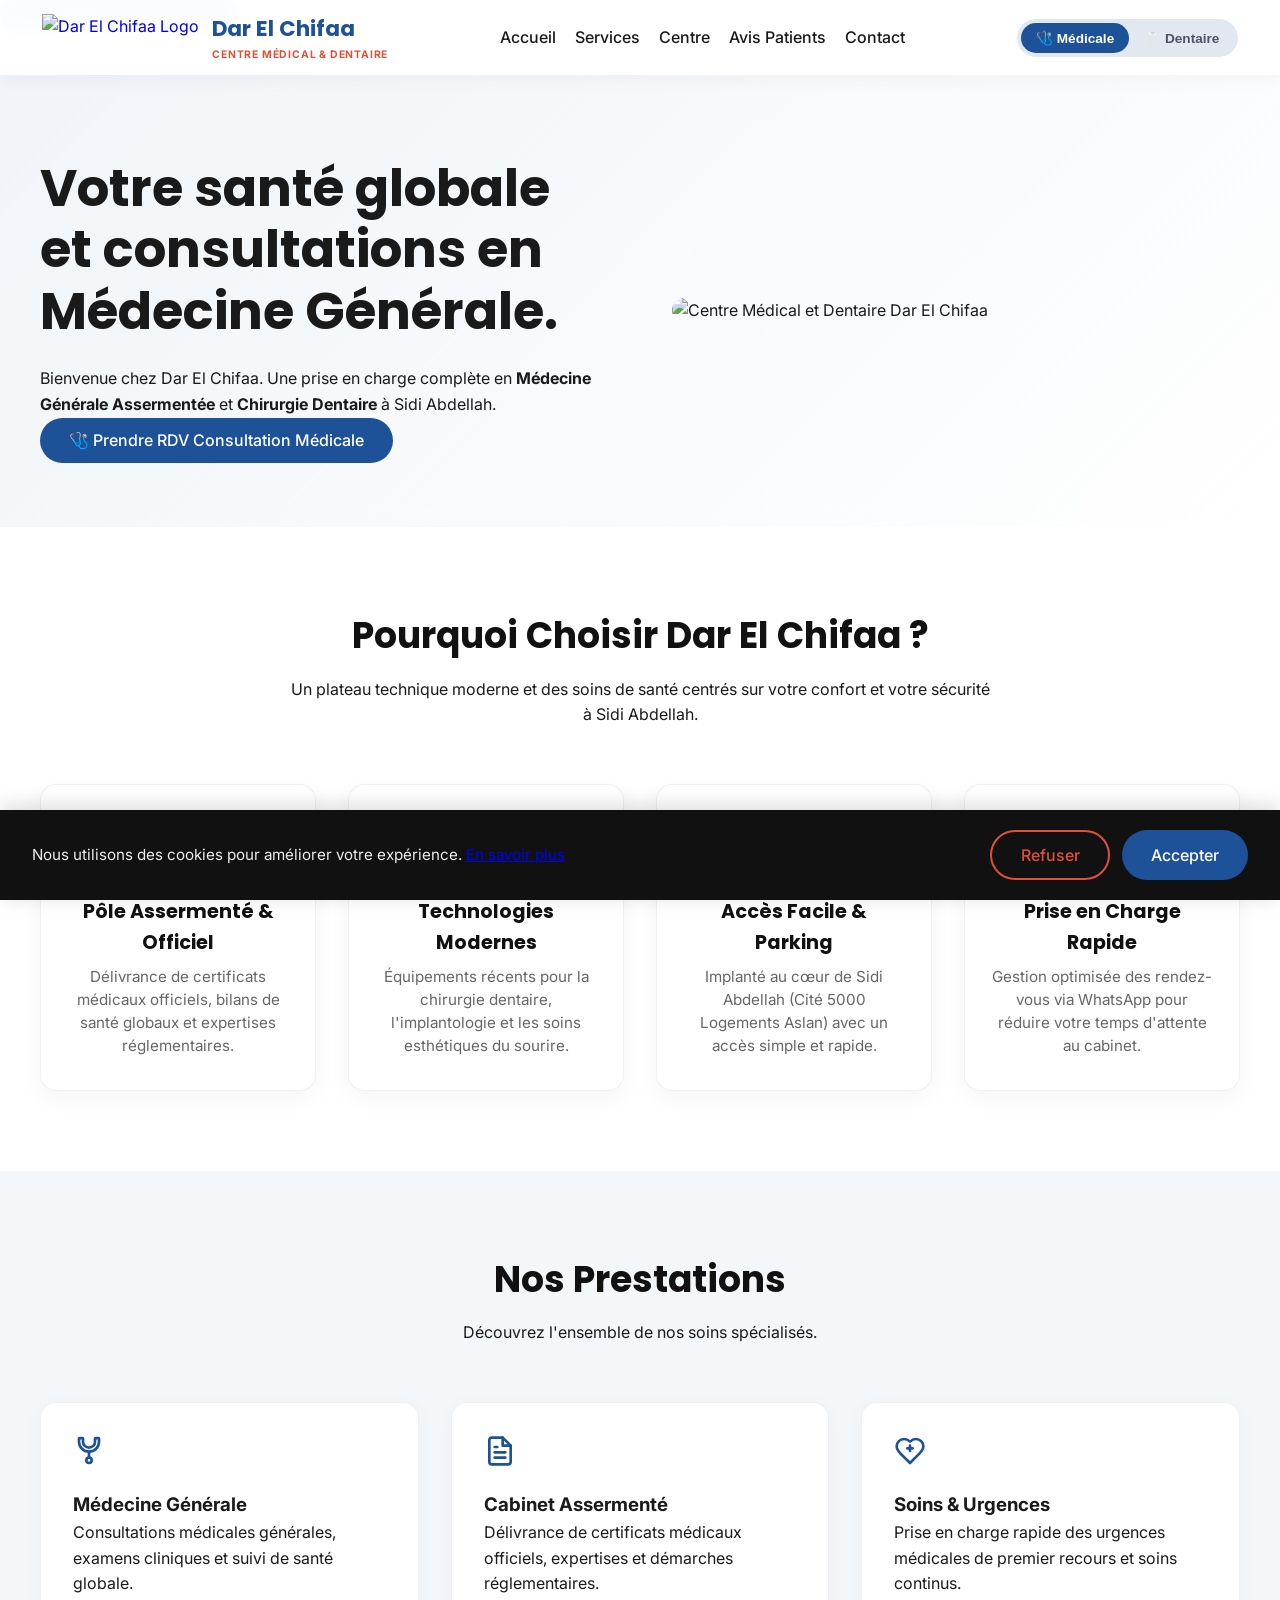
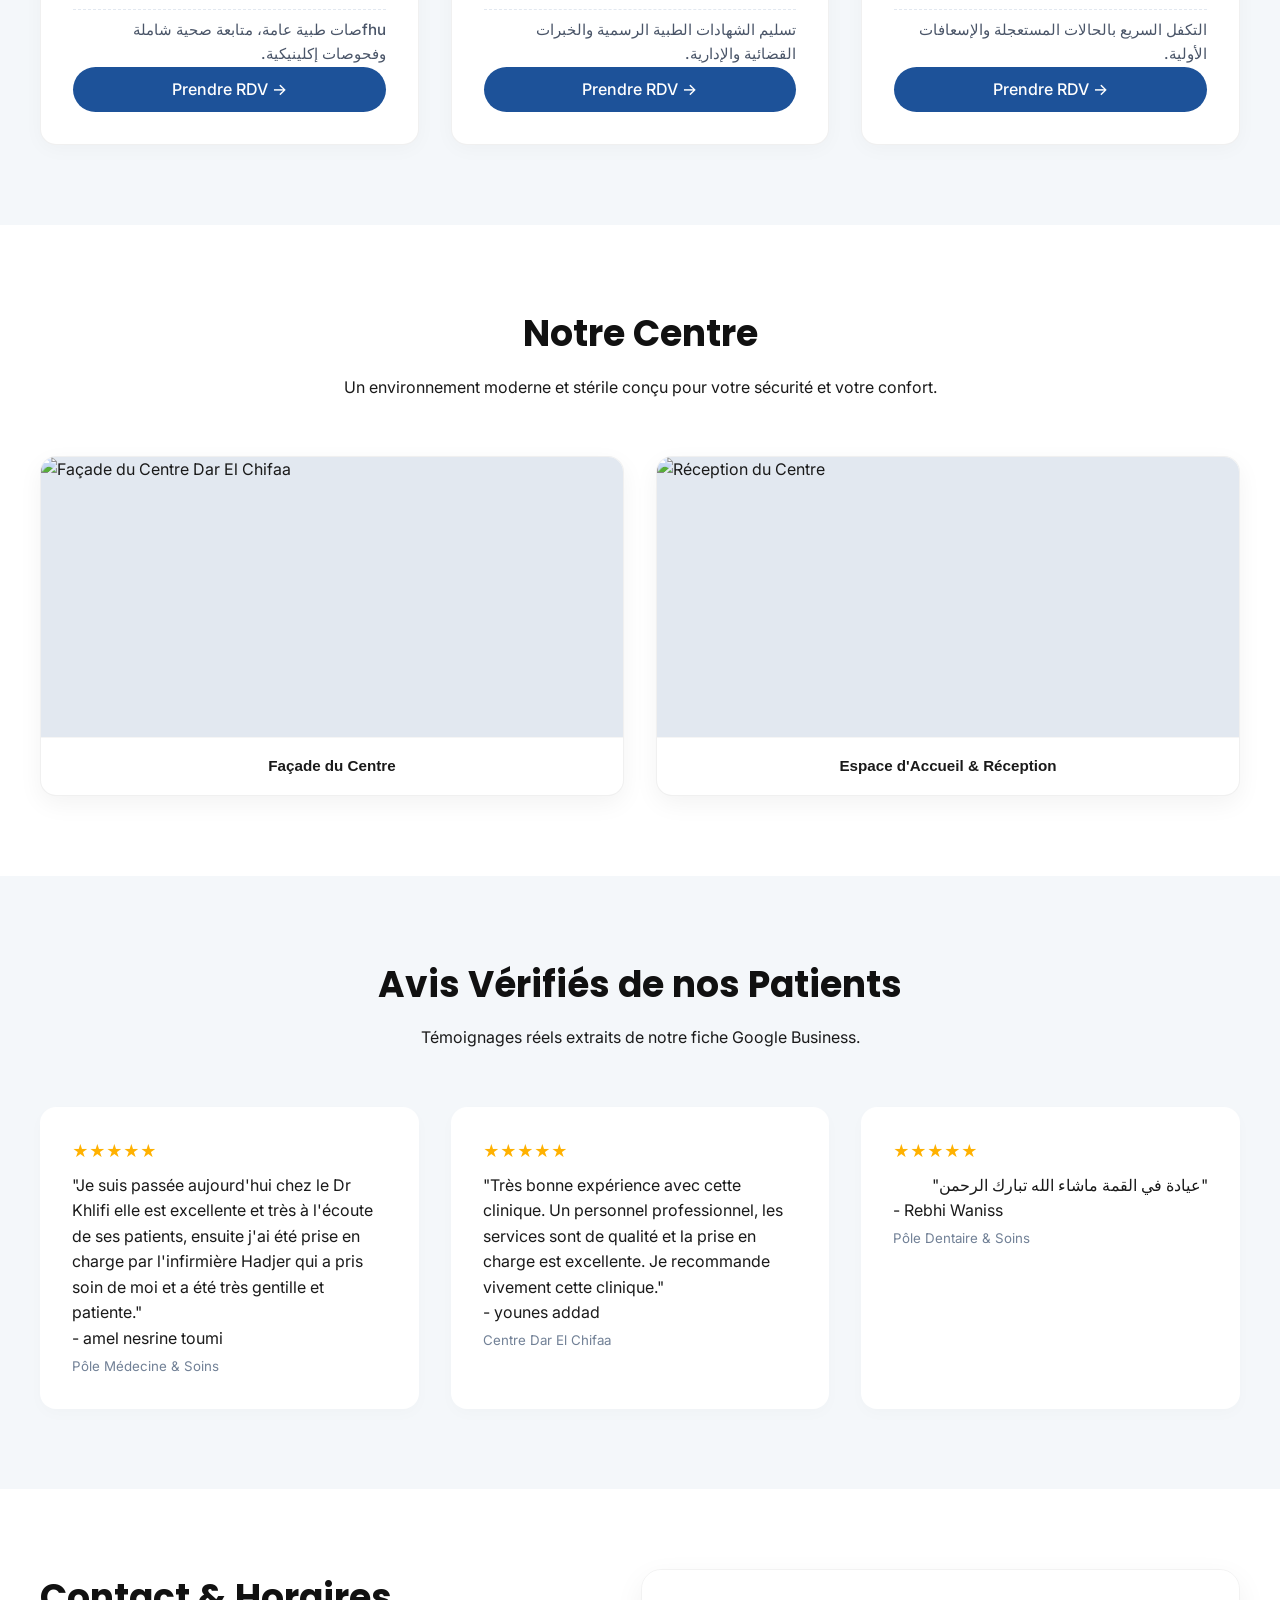
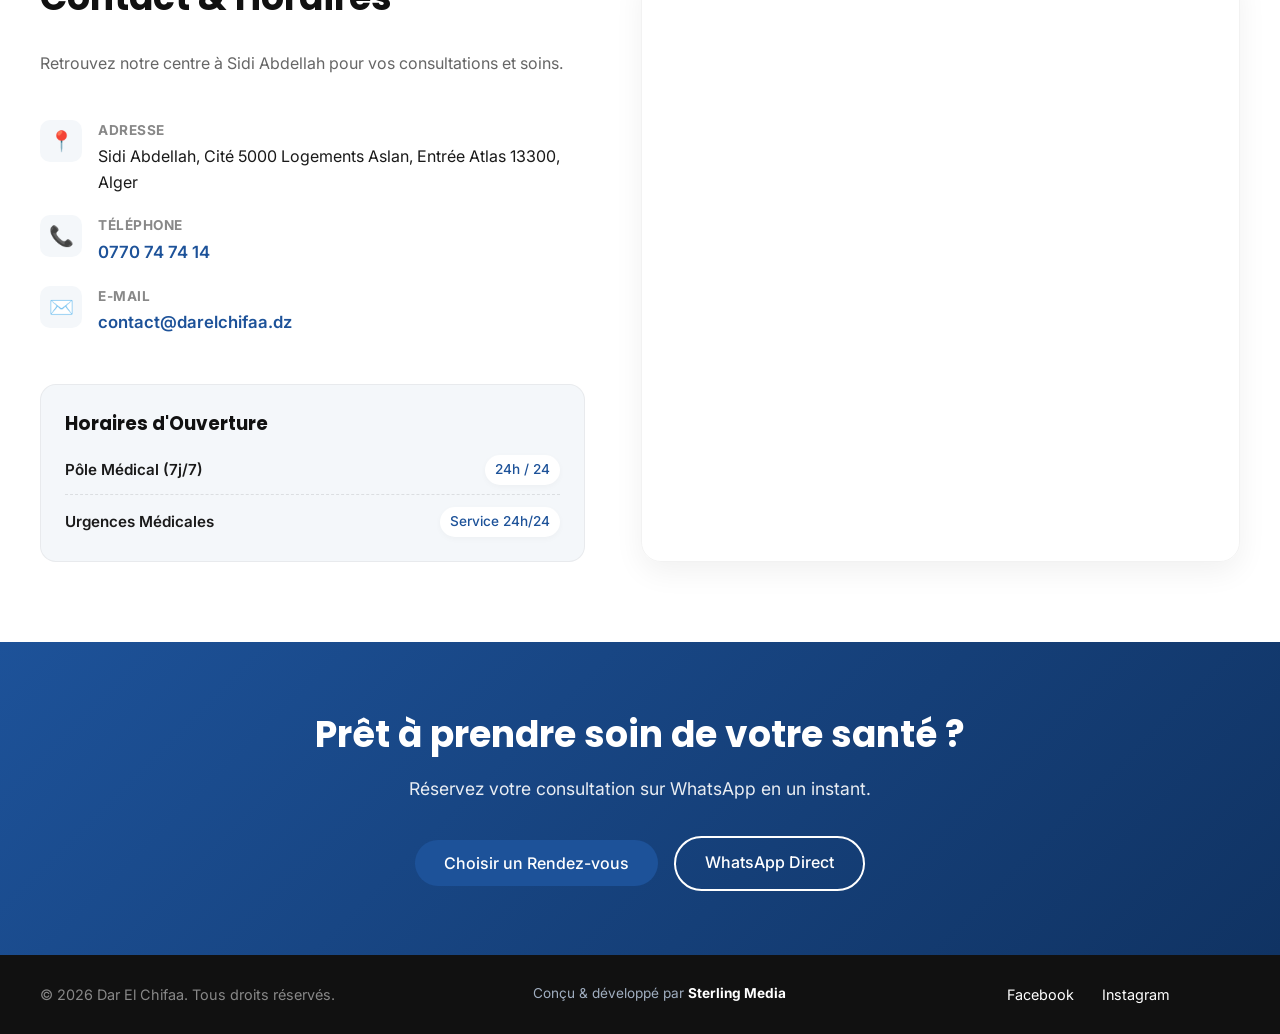
==== commit 45ccc6dc: "Add files via upload" ====
--- a/index.html
+++ b/index.html
@@ -3,35 +3,34 @@
 <head>
     <meta charset="UTF-8">
     <meta name="viewport" content="width=device-width, initial-scale=1.0, maximum-scale=5.0">
-    <title id="page-title">Centre Médical & Dentaire | Alger</title>
-    <meta id="meta-description" name="description" content="Prenez rendez-vous en ligne chez votre centre médical et dentaire. Soins généraux, médecine assermentée et chirurgie dentaire.">
-    <link id="canonical-link" rel="canonical" href="">
+    <title id="page-title">Centre Médical & Dentaire Dar El Chifaa | Alger</title>
+    <meta id="meta-description" name="description" content="Centre pluridisciplinaire Dar El Chifaa: Soins médicaux généraux, médecine assermentée et chirurgie dentaire à Sidi Abdellah, Alger.">
+    <link id="canonical-link" rel="canonical" href="https://www.darelchifaa.dz/">
 
     <!-- Open Graph / Facebook -->
     <meta id="og-title" property="og:title" content="Centre Médical & Dentaire Dar El Chifaa">
     <meta id="og-description" property="og:description" content="Prenez rendez-vous en ligne instantanément.">
-    <meta id="og-image" property="og:image" content="images/hero.jpg">
-    <meta id="og-url" property="og:url" content="">
+    <meta id="og-image" property="og:image" content="https://www.darelchifaa.dz/images/hero.jpg">
+    <meta id="og-url" property="og:url" content="https://www.darelchifaa.dz/">
     <meta property="og:type" content="website">
 
     <!-- Twitter -->
     <meta name="twitter:card" content="summary_large_image">
     <meta id="twitter-title" name="twitter:title" content="Centre Médical & Dentaire Dar El Chifaa">
     <meta id="twitter-description" name="twitter:description" content="Prenez rendez-vous en ligne instantanément.">
-    <meta id="twitter-image" name="twitter:image" content="images/hero.jpg">
+    <meta id="twitter-image" name="twitter:image" content="https://www.darelchifaa.dz/images/hero.jpg">
 
     <!-- Fonts & Styles -->
     <link rel="preconnect" href="https://fonts.googleapis.com">
-    <link rel="stylesheet" href="style.css?v=1.1">
     <link rel="preconnect" href="https://fonts.gstatic.com" crossorigin>
     <link href="https://fonts.googleapis.com/css2?family=Inter:wght@400;500;600&family=Poppins:wght@600;700&display=swap" rel="stylesheet">
-
-    <!-- Favicons -->
-    <link rel="icon" type="image/png" href="images/logo.png">
-    <link rel="apple-touch-icon" href="images/logo.png">
-
-    <!-- Configuration & Dynamic Root Styles -->
-    <script src="config.js?v=1.1"></script>
+    <link rel="stylesheet" href="style.css?v=1.2">
+
+    <!-- Standardized Favicons -->
+    <link rel="icon" type="image/svg+xml" href="images/logo.svg">
+    <link rel="apple-touch-icon" href="images/logo.svg">
+
+    <script src="config.js?v=1.2"></script>
     <script>
       if (window.clinicConfig && clinicConfig.colors) {
         var root = document.documentElement.style;
@@ -45,9 +44,9 @@
     <!-- JSON-LD Schema -->
     <script type="application/ld+json" id="schema-json"></script>
 </head>
-<body>
-
-    <!-- Header Navigation -->
+<body data-active-dept="medical">
+
+    <!-- Navbar Header -->
     <header class="navbar">
         <div class="nav-container">
             <a href="#" class="logo-container">
@@ -64,15 +63,14 @@
 
             <nav class="nav-links">
                 <a href="#hero">Accueil</a>
-                <a href="#about">À Propos</a>
+
                 <a href="#services">Services</a>
                 <a href="#before-after" class="dental-only-link">Avant / Après</a>
                 <a href="#gallery">Centre</a>
-                <a href="#reviews">Avis</a>
+                <a href="#reviews">Avis Patients</a>
                 <a href="#contact">Contact</a>
             </nav>
 
-            <!-- Master Switcher in Navbar -->
             <div class="master-dept-switcher">
                 <button class="dept-switch-btn active" data-dept="medical">🩺 Médicale</button>
                 <button class="dept-switch-btn" data-dept="dental">🦷 Dentaire</button>
@@ -80,7 +78,7 @@
         </div>
     </header>
 
-    <!-- Prominent Top Selector Bar -->
+    <!-- Top Selector Bar -->
     <div class="hero-dept-selector">
         <button class="dept-switch-btn active" data-dept="medical">
             <span class="btn-icon">🩺</span>
@@ -99,150 +97,205 @@
             <div class="hero-container">
                 <div class="hero-text fade-up">
                     <h1>Votre santé globale et votre sourire entre de bonnes mains.</h1>
-                    <p>Bienvenue chez <span class="dynamic-clinic-name"></span>. Une prise en charge complète en <strong>Médecine Générale Assermentée</strong> et <strong>Chirurgie Dentaire</strong> pour toute la famille 7j/7.</p>
+                    <p>Bienvenue chez <span class="dynamic-clinic-name">Dar El Chifaa</span>. Une prise en charge complète en <strong>Médecine Générale Assermentée</strong> et <strong>Chirurgie Dentaire</strong> à Sidi Abdellah.</p>
                     
                     <div class="hero-actions">
-                        <button id="hero-main-btn" class="btn btn-primary open-booking hero-dynamic-btn" data-booking-url="https://wa.me/213000000000?text=Bonjour,%20je%20souhaite%20réserver%20une%20consultation%20médicale">
+                        <button id="hero-main-btn" class="btn btn-primary open-booking hero-dynamic-btn" data-booking-url="https://wa.me/213770747414?text=Bonjour,%20je%20souhaite%20réserver%20une%20consultation%20médicale">
                             🩺 Prendre RDV Consultation Médicale
                         </button>
                     </div>
                 </div>
                 
                 <div class="hero-image fade-up">
-                    <img src="images/hero.jpg" alt="Centre Médical et Dentaire" loading="eager" width="600" height="500">
+                    <img src="images/centre-cabinet-medical-dentaire-dar-el-chifaa-alger-sidiabdellah-Réception.jpeg" alt="Centre Médical et Dentaire Dar El Chifaa" loading="eager" width="600" height="500">
                 </div>
             </div>
         </section>
 
-        <!-- About Section -->
-        <section id="about" class="about section-padding">
-            <div class="section-header">
-                <h2>Nos Équipes Médicales</h2>
-                <p>Deux pôles d'expertise indépendants réunis sous le même toit pour votre santé.</p>
-            </div>
-            
-            <div class="departments-grid">
-                <!-- Medical Team Card -->
-                <div class="dept-card fade-up" data-dept="medical">
-                    <div class="dept-badge medical-badge">Médecine Générale</div>
-                    <img src="images/medical-team.jpg" alt="Équipe Médicale" loading="lazy">
-                    <h3>Pôle Médecine Générale</h3>
-                    <p class="dept-lead">Médecins Généralistes & Experts Assermentés</p>
-                    <p>Consultations régulières, médecine d'urgence de premier recours et expertises assermentées officiellement.</p>
-                    <button class="btn btn-primary open-booking" data-booking-url="https://wa.me/213000000000?text=Bonjour,%20je%20souhaite%20réserver%20une%20consultation%20médicale">
-                        RDV Consultation Médicale
-                    </button>
-                </div>
-
-                <!-- Dental Team Card -->
-                <div class="dept-card fade-up" data-dept="dental">
-                    <div class="dept-badge dental-badge">Chirurgie Dentaire</div>
-                    <img src="images/dental-team.jpg" alt="Équipe Dentaire" loading="lazy">
-                    <h3>Pôle Chirurgie Dentaire</h3>
-                    <p class="dept-lead">Chirurgiens-Dentistes & Orthodontistes</p>
-                    <p>Prise en charge spécialisée : chirurgie, implantologie, orthodontie et soins esthétiques du sourire.</p>
-                    <button class="btn btn-dental open-booking" data-booking-url="https://wa.me/213000000000?text=Bonjour,%20je%20souhaite%20réserver%20un%20rendez-vous%20dentaire">
-                       RDV Soins Dentaires
-                    </button>
-                </div>
-            </div>
-        </section>
+        <!-- Why Choose Us Section -->
+<section id="about" class="why-choose-us section-padding">
+    <div class="section-header">
+        <h2>Pourquoi Choisir Dar El Chifaa ?</h2>
+        <p>Un plateau technique moderne et des soins de santé centrés sur votre confort et votre sécurité à Sidi Abdellah.</p>
+    </div>
+    
+    <div class="features-grid">
+        <div class="feature-card fade-up">
+            <div class="feature-icon">🛡️</div>
+            <h3>Pôle Assermenté & Officiel</h3>
+            <p>Délivrance de certificats médicaux officiels, bilans de santé globaux et expertises réglementaires.</p>
+        </div>
+
+        <div class="feature-card fade-up">
+            <div class="feature-icon">🔬</div>
+            <h3>Technologies Modernes</h3>
+            <p>Équipements récents pour la chirurgie dentaire, l'implantologie et les soins esthétiques du sourire.</p>
+        </div>
+
+        <div class="feature-card fade-up">
+            <div class="feature-icon">📍</div>
+            <h3>Accès Facile & Parking</h3>
+            <p>Implanté au cœur de Sidi Abdellah (Cité 5000 Logements Aslan) avec un accès simple et rapide.</p>
+        </div>
+
+        <div class="feature-card fade-up">
+            <div class="feature-icon">🤝</div>
+            <h3>Prise en Charge Rapide</h3>
+            <p>Gestion optimisée des rendez-vous via WhatsApp pour réduire votre temps d'attente au cabinet.</p>
+        </div>
+    </div>
+</section>
+
 
         <!-- Services Section -->
         <section id="services" class="services section-padding gray-bg">
             <div class="section-header">
-                <h2>Nos Services</h2>
-                <p>Découvrez l'ensemble de nos prestations spécialisées.</p>
-            </div>
-
-            <div class="services-grid" id="services-target">
-                <!-- Dynamic Injection via script.js -->
-            </div>
+                <h2>Nos Prestations</h2>
+                <p>Découvrez l'ensemble de nos soins spécialisés.</p>
+            </div>
+
+            <div class="services-grid" id="services-target"></div>
         </section>
 
         <!-- Before / After Section -->
         <section id="before-after" class="before-after section-padding">
             <div class="section-header">
                 <h2>Résultats Avant / Après</h2>
-                <p>Découvrez les transformations réalisées par nos praticiens en esthétique et chirurgie dentaire.</p>
-            </div>
-            
-            <div class="before-after-grid" id="before-after-target">
-                <!-- Dynamic Injection via script.js -->
-            </div>
+                <p>Transformations réalisées par nos chirurgiens-dentistes.</p>
+            </div>
+            <div class="before-after-grid" id="before-after-target"></div>
         </section>
 
-        <!-- Gallery Section -->
-        <section id="gallery" class="gallery section-padding">
-            <div class="section-header">
-                <h2>Notre Centre</h2>
-                <p>Découvrez un environnement moderne, stérile et pensé pour votre sécurité et votre confort.</p>
-            </div>
-            <div class="gallery-grid">
-                <div class="gallery-item"><img src="images/clinic1.jpg" alt="Salle de soin" loading="lazy" width="600" height="400"></div>
-                <div class="gallery-item"><img src="images/clinic2.jpg" alt="Réception du centre" loading="lazy" width="600" height="400"></div>
-            </div>
-        </section>
+<!-- Gallery Section -->
+<section id="gallery" class="gallery section-padding">
+    <div class="section-header">
+        <h2>Notre Centre</h2>
+        <p>Un environnement moderne et stérile conçu pour votre sécurité et votre confort.</p>
+    </div>
+    
+    <div class="gallery-grid">
+        <div class="gallery-item" data-dept="dental">
+            <div class="gallery-img-wrapper">
+                <img src="images/dar-el-chifaa-sidiabdellah-cabinet-dentaire-chaise-dentaire.jpeg" alt="Cabinet Dentaire Dar El Chifaa" loading="lazy">
+            </div>
+            <div class="gallery-caption">Cabinet de Chirurgie Dentaire</div>
+        </div>
+
+        <div class="gallery-item" data-dept="medical">
+            <div class="gallery-img-wrapper">
+                <img src="images/centre-cabinet-medical-dentaire-dar-el-chifaa-alger-sidiabdellah-façade.jpeg" alt="Façade du Centre Dar El Chifaa" loading="lazy">
+            </div>
+            <div class="gallery-caption">Façade du Centre</div>
+        </div>
+
+        <div class="gallery-item" data-dept="medical">
+            <div class="gallery-img-wrapper">
+                <img src="images/centre-cabinet-medical-dentaire-dar-el-chifaa-alger-sidiabdellah-Espace-d'Accueil-et-Réception.jpeg" alt="Réception du Centre" loading="lazy">
+            </div>
+            <div class="gallery-caption">Espace d'Accueil & Réception</div>
+        </div>
+    </div>
+</section>
 
         <!-- Reviews Section -->
         <section id="reviews" class="reviews section-padding gray-bg">
             <div class="section-header">
-                <h2>Avis de nos Patients</h2>
-                <p>Ce que disent nos patients de leur expérience au sein de notre établissement.</p>
-            </div>
-            <div class="reviews-container" id="reviews-target">
-                <!-- Dynamic Injection via script.js -->
-            </div>
+                <h2>Avis Vérifiés de nos Patients</h2>
+                <p>Témoignages réels extraits de notre fiche Google Business.</p>
+            </div>
+            <div class="reviews-container" id="reviews-target"></div>
         </section>
 
-        <!-- Contact Section -->
-        <section id="contact" class="contact section-padding">
-            <div class="contact-container">
-                <div class="contact-info fade-up">
-                    <h2>Contact & Horaires</h2>
-                    <p class="address-text">📍 </p>
-                    <p>📞 <a href="#" class="dynamic-phone-link"></a></p>
-                    <p>✉️ <a href="#" class="dynamic-email-link"></a></p>
-                    
-                    <div class="hours-box">
-                        <h3>Horaires d'Ouverture</h3>
-                        <ul id="hours-target"></ul>
+        
+       <!-- Contact Section -->
+<section id="contact" class="contact section-padding">
+    <div class="contact-container">
+        <!-- Contact Information Block -->
+        <div class="contact-info fade-up">
+            <h2>Contact & Horaires</h2>
+            <p class="contact-lead">Retrouvez notre centre à Sidi Abdellah pour vos consultations et soins.</p>
+            
+            <ul class="contact-details-list">
+                <li class="contact-item">
+                    <span class="contact-icon">📍</span>
+                    <div class="contact-text">
+                        <strong>Adresse</strong>
+                        <span class="address-text">Sidi Abdellah, Cité 5000 Logements Aslan, Entrée Atlas 13300, Alger</span>
                     </div>
-                </div>
-                <div class="contact-map fade-up">
-                    <iframe id="maps-target" src="" width="100%" height="350" style="border:0;" allowfullscreen="" loading="lazy" title="Localisation du centre"></iframe>
-                </div>
-            </div>
-        </section>
-
-        <!-- Call to Action Section -->
-        <section class="cta-section section-padding">
-            <h2>Prêt à prendre soin de votre santé ?</h2>
-            <p>Réservez votre consultation en 1 minute. Simple, rapide et sans attente.</p>
-            <div class="hero-actions" style="justify-content: center; margin-top: 2rem;">
-                <button class="btn btn-primary open-booking">Choisir un Rendez-vous</button>
-                <a href="#" class="btn btn-secondary whatsapp-btn" target="_blank" rel="noopener">WhatsApp</a>
-            </div>
-        </section>
-    </main>
-
-    <!-- Footer -->
-    <footer>
-        <div class="footer-container">
-            <p>&copy; 2026 <span class="dynamic-clinic-name"></span>. Tous droits réservés.</p>
-            <div class="socials">
-                <a href="#" class="fb-link" target="_blank" rel="noopener">Facebook</a>
-                <a href="#" class="ig-link" target="_blank" rel="noopener">Instagram</a>
-            </div>
-        </div>
-    </footer>
+                </li>
+                <li class="contact-item">
+                    <span class="contact-icon">📞</span>
+                    <div class="contact-text">
+                        <strong>Téléphone</strong>
+                        <a href="tel:0770747414" class="dynamic-phone-link">0770 74 74 14</a>
+                    </div>
+                </li>
+                <li class="contact-item">
+                    <span class="contact-icon">✉️</span>
+                    <div class="contact-text">
+                        <strong>E-mail</strong>
+                        <a href="mailto:contact@darelchifaa.dz" class="dynamic-email-link">contact@darelchifaa.dz</a>
+                    </div>
+                </li>
+            </ul>
+            
+            <div class="hours-box">
+                <h3>Horaires d'Ouverture</h3>
+                <ul id="hours-target" class="hours-list">
+                    <!-- Dynamic Injection via script.js -->
+                </ul>
+            </div>
+        </div>
+
+        <!-- Google Maps Embed Container -->
+        <div class="contact-map fade-up">
+            <iframe id="maps-target" src="" width="100%" height="100%" style="border:0;" allowfullscreen="" loading="lazy" title="Localisation du centre médical et dentaire Dar El Chifaa"></iframe>
+        </div>
+    </div>
+</section>
+
+<!-- Call to Action Section -->
+<section class="cta-section section-padding">
+    <div class="cta-container">
+        <h2>Prêt à prendre soin de votre santé ?</h2>
+        <p>Réservez votre consultation sur WhatsApp en un instant.</p>
+        <div class="cta-actions">
+            <button class="btn btn-primary open-booking">Choisir un Rendez-vous</button>
+            <a href="https://wa.me/213770747414" class="btn btn-secondary whatsapp-btn" target="_blank" rel="noopener">WhatsApp Direct</a>
+        </div>
+    </div>
+</section>
+
+
+<!-- Footer -->
+<footer>
+    <div class="footer-container">
+        <p>&copy; 2026 <span class="dynamic-clinic-name">Dar El Chifaa</span>. Tous droits réservés.</p>
+        
+        <!-- Agency Credit -->
+        <p class="agency-credit">
+            Conçu & développé par <a href="https://sterlingmedia.dz" target="_blank" rel="noopener"><strong>Sterling Media</strong></a>
+        </p>
+
+        <div class="socials">
+            <a href="https://facebook.com/darelchifaa" class="fb-link" target="_blank" rel="noopener">Facebook</a>
+            <a href="https://instagram.com/darelchifaa" class="ig-link" target="_blank" rel="noopener">Instagram</a>
+        </div>
+    </div>
+</footer>
 
     <!-- Floating WhatsApp Button -->
-    <a href="https://wa.me/YOUR_PHONE_NUMBER" class="floating-whatsapp" target="_blank" rel="noopener noreferrer" aria-label="Contact us on WhatsApp">
+    <a href="https://wa.me/213770747414?text=Bonjour,%20je%20souhaite%20obtenir%20des%20informations" class="floating-whatsapp" target="_blank" rel="noopener noreferrer" aria-label="Discuter sur WhatsApp">
       <svg class="whatsapp-ico" viewBox="0 0 24 24" fill="#FFFFFF">
         <path d="M.057 24l1.687-6.163c-1.041-1.804-1.588-3.849-1.587-5.946.003-6.556 5.338-11.891 11.893-11.891 3.181.001 6.167 1.24 8.413 3.488 2.245 2.248 3.481 5.236 3.48 8.414-.003 6.557-5.338 11.892-11.893 11.892-1.99-.001-3.951-.5-5.688-1.448l-6.305 1.654zm6.597-3.807c1.676.995 3.276 1.591 5.392 1.592 5.448 0 9.886-4.434 9.889-9.885.002-5.462-4.415-9.89-9.881-9.892-5.452 0-9.887 4.434-9.889 9.884-.001 2.225.651 3.891 1.746 5.634l-.999 3.648 3.742-.981z"/>
       </svg>
     </a>
+
+    <!-- Sticky Mobile Action Bar -->
+    <div class="mobile-sticky-bar">
+        <a href="tel:0770747414" class="sticky-btn sticky-call">📞 Appeler</a>
+        <a href="https://wa.me/213770747414?text=Bonjour,%20je%20souhaite%20prendre%20rendez-vous" target="_blank" rel="noopener" class="sticky-btn sticky-wa">💬 WhatsApp</a>
+    </div>
 
     <!-- Booking Modal -->
     <div class="booking-modal" id="bookingModal" aria-hidden="true">
@@ -254,14 +307,13 @@
 
     <!-- Cookie Consent Banner -->
     <div class="consent-banner" id="consentBanner">
-        <p>Nous utilisons des cookies pour analyser le trafic et améliorer votre expérience. <a href="#" class="consent-learn-more">En savoir plus</a></p>
+        <p>Nous utilisons des cookies pour améliorer votre expérience. <a href="#" class="consent-learn-more">En savoir plus</a></p>
         <div class="consent-actions">
             <button class="btn btn-secondary" id="consentDecline">Refuser</button>
             <button class="btn btn-primary" id="consentAccept">Accepter</button>
         </div>
     </div>
 
-    <!-- Main Logic Script -->
-    <script src="script.js?v=1.1"></script>
+    <script src="script.js?v=1.2"></script>
 </body>
 </html>
--- a/style.css
+++ b/style.css
@@ -33,15 +33,21 @@
   background-color: var(--white);
   line-height: 1.6;
   overflow-x: hidden;
-}
-
-/* Global Utilities & Structural Helpers */
-.section-padding { 
-  padding: 5rem 1.25rem; 
-}
-
-.gray-bg { 
-  background-color: var(--bg-color); 
+  padding-bottom: 60px; /* Space for mobile sticky bar */
+}
+
+@media (min-width: 769px) {
+  body {
+    padding-bottom: 0;
+  }
+}
+
+.section-padding {
+  padding: 5rem 1.25rem;
+}
+
+.gray-bg {
+  background-color: var(--bg-color);
 }
 
 .section-header {
@@ -58,7 +64,7 @@
 }
 
 /* ==========================================
-   3. BUTTONS & INTERACTIVE ELEMENTS
+   3. BUTTONS & SWITCHERS
    ========================================== */
 .btn {
   display: inline-flex;
@@ -93,29 +99,19 @@
 .btn-secondary:hover {
   background-color: var(--secondary-color);
   color: var(--white);
-  transform: translateY(-3px);
 }
 
 .btn-dental {
   background-color: var(--secondary-color);
   color: var(--white);
-  border: none;
-}
-
-.btn-dental:hover {
-  background-color: #c83d27;
-  color: var(--white);
-  transform: translateY(-3px);
-  box-shadow: 0 10px 20px rgba(224, 80, 56, 0.25);
-}
-
-/* Department Master Switcher Component */
+}
+
+/* Department Master Switcher */
 .master-dept-switcher {
   display: inline-flex;
   background: #E2E8F0;
   padding: 4px;
   border-radius: 30px;
-  flex-shrink: 0;
 }
 
 .dept-switch-btn {
@@ -142,13 +138,13 @@
 
 /* Dynamic Department Visibility Rules */
 body[data-active-dept="medical"] #before-after,
-body[data-active-dept="medical"] .dental-only-link {
+body[data-active-dept="medical"] .dental-only-link,
+body[data-active-dept="medical"] .dept-card[data-dept="dental"] {
   display: none !important;
 }
 
-body[data-active-dept="dental"] #before-after,
-body[data-active-dept="dental"] .dental-only-link {
-  display: block !important;
+body[data-active-dept="dental"] .dept-card[data-dept="medical"] {
+  display: none !important;
 }
 
 /* ==========================================
@@ -172,7 +168,6 @@
   max-width: 96%;
   margin: 0 auto;
   padding: 0.75rem 1rem;
-  gap: 1rem;
 }
 
 .logo-container {
@@ -180,25 +175,16 @@
   align-items: center;
   gap: 0.85rem;
   text-decoration: none;
-  flex-shrink: 0;
-  transition: transform 0.3s ease;
-}
-
-.logo-container:hover {
-  transform: translateY(-1px);
 }
 
 .logo-img {
   height: 48px;
   width: auto;
-  object-fit: contain;
 }
 
 .logo-text-group {
   display: flex;
   flex-direction: column;
-  justify-content: center;
-  line-height: 1.1;
 }
 
 .brand-title {
@@ -206,35 +192,25 @@
   font-size: 1.35rem;
   font-weight: 700;
   color: var(--primary-color);
-  letter-spacing: -0.3px;
 }
 
 .brand-subtitle {
-  font-family: var(--font-body);
   font-size: 0.65rem;
   font-weight: 700;
   color: var(--secondary-color);
   letter-spacing: 0.8px;
-  margin-top: 2px;
 }
 
 .nav-links {
   display: flex;
   align-items: center;
   gap: 1.2rem;
-  white-space: nowrap;
 }
 
 .nav-links a {
   text-decoration: none;
   color: var(--text-color);
   font-weight: 500;
-  font-size: 0.95rem;
-  transition: color 0.3s;
-}
-
-.nav-links a:hover {
-  color: var(--primary-color);
 }
 
 .menu-toggle {
@@ -259,7 +235,6 @@
 .hero {
   background: linear-gradient(135deg, #f0f4f8 0%, var(--white) 100%);
   padding: 8rem 1.25rem 4rem;
-  overflow: hidden;
 }
 
 .hero-container {
@@ -267,8 +242,8 @@
   grid-template-columns: 1fr 1fr;
   max-width: 1200px;
   margin: 0 auto;
-  align-items: center;
   gap: 4rem;
+  align-items: center;
 }
 
 .hero-text h1 {
@@ -278,191 +253,59 @@
   margin-bottom: 1.5rem;
 }
 
-.hero-text p {
-  font-size: 1.15rem;
-  color: #555555;
-  margin-bottom: 2.5rem;
-}
-
-.hero-actions {
-  display: flex;
-  align-items: center;
-  margin-top: 1.75rem;
-}
-
 .hero-image img {
   width: 100%;
-  min-height: 380px;
-  max-height: 450px;
-  object-fit: cover;
+  height: auto;
   border-radius: 24px;
-  background-color: #E2E8F0;
-  transition: transform 0.3s ease;
-}
-
-.hero-image:hover img {
-  transform: scale(1.02);
-}
-
-.hero-dynamic-btn {
-  display: inline-flex;
-  align-items: center;
-  gap: 0.5rem;
-  padding: 0.85rem 1.75rem;
-  font-size: 1rem;
-  font-weight: 700;
-  border-radius: 30px;
-  cursor: pointer;
-  transition: all 0.3s ease;
-}
-
-/* ==========================================
-   6. ABOUT & DEPARTMENT CARDS
-   ========================================== */
-.about-container {
+}
+
+/* ==========================================
+   6. WHY CHOOSE US (FEATURES GRID)
+   ========================================== */
+.features-grid {
   display: grid;
-  grid-template-columns: 1fr 1.2fr;
+  grid-template-columns: repeat(auto-fit, minmax(250px, 1fr));
+  gap: 2rem;
   max-width: 1200px;
   margin: 0 auto;
-  gap: 4rem;
-  align-items: center;
-}
-
-.about-img img {
-  width: 100%;
-  border-radius: 20px;
-  box-shadow: 0 15px 30px rgba(0, 0, 0, 0.05);
-}
-
-.about-info h3 {
+}
+
+.feature-card {
+  background: var(--white);
+  padding: 2rem 1.5rem;
+  border-radius: 16px;
+  box-shadow: 0 8px 25px rgba(0, 0, 0, 0.04);
+  border: 1px solid rgba(0, 0, 0, 0.06);
+  text-align: center;
+  transition: transform 0.3s ease, box-shadow 0.3s ease;
+}
+
+.feature-card:hover {
+  transform: translateY(-5px);
+  box-shadow: 0 12px 30px rgba(0, 0, 0, 0.08);
+}
+
+.feature-icon {
+  font-size: 2.5rem;
+  margin-bottom: 1rem;
+}
+
+.feature-card h3 {
   font-family: var(--font-heading);
-  font-size: 2rem;
-  margin-bottom: 0.25rem;
-}
-
-.about-info h4 {
-  color: var(--secondary-color);
-  font-weight: 500;
-  margin-bottom: 1.5rem;
-}
-
-.about-description {
-  color: #555555;
-  margin-bottom: 2rem;
-}
-
-.stats-grid {
-  display: grid;
-  grid-template-columns: repeat(3, 1fr);
-  gap: 1.5rem;
-}
-
-.stat-card {
-  background: var(--bg-color);
-  padding: 1.5rem 1rem;
-  border-radius: 12px;
-  text-align: center;
-}
-
-.stat-card h3 {
-  font-size: 2rem;
-  color: var(--primary-color);
-}
-
-.stat-card p {
-  font-size: 0.85rem;
-  text-transform: uppercase;
-  letter-spacing: 0.5px;
-  margin-top: 0.25rem;
-}
-
-/* Department Cards Grid Layout */
-.departments-grid {
-  display: flex;
-  justify-content: center;
-  align-items: stretch;
-  gap: 2.5rem;
-  max-width: 1200px;
-  margin: 0 auto;
-}
-
-.departments-grid .dept-card {
-  max-width: 500px;
-  width: 100%;
-}
-
-.dept-card {
-  background: var(--white);
-  border-radius: 20px;
-  padding: 2rem;
-  box-shadow: 0 10px 30px rgba(0, 0, 0, 0.05);
-  border: 1px solid rgba(0, 0, 0, 0.06);
-  display: flex;
-  flex-direction: column;
-  position: relative;
-}
-
-.dept-card img {
-  width: 100%;
-  height: 220px;
-  object-fit: cover;
-  border-radius: 12px;
-  margin-bottom: 1.5rem;
-}
-
-.dept-badge {
-  position: absolute;
-  top: 2.5rem;
-  left: 2.5rem;
-  padding: 0.35rem 0.85rem;
-  font-size: 0.75rem;
-  font-weight: 700;
-  border-radius: 20px;
-  color: var(--white);
-  text-transform: uppercase;
-  letter-spacing: 0.5px;
-}
-
-.medical-badge { background-color: var(--primary-color); }
-.dental-badge { background-color: var(--secondary-color); }
-
-.dept-lead {
-  font-weight: 600;
-  color: var(--primary-color);
-  margin-bottom: 0.75rem;
-}
-
-/* ==========================================
-   7. SERVICES & DEPARTMENTAL STYLING
-   ========================================== */
-.department-toggle {
-  display: flex;
-  justify-content: center;
-  gap: 1rem;
-  margin-top: 2rem;
-  flex-wrap: wrap;
-}
-
-.tab-btn {
-  padding: 0.85rem 1.75rem;
-  font-family: var(--font-body);
-  font-weight: 600;
-  font-size: 1rem;
-  border-radius: 30px;
-  border: 2px solid var(--primary-color);
-  background: transparent;
-  color: var(--primary-color);
-  cursor: pointer;
-  transition: var(--transition-smooth);
-}
-
-.tab-btn.active, 
-.tab-btn:hover {
-  background: var(--primary-color);
-  color: var(--white);
-  box-shadow: 0 6px 15px rgba(29, 82, 153, 0.2);
-}
-
+  font-size: 1.2rem;
+  color: #111111;
+  margin-bottom: 0.5rem;
+}
+
+.feature-card p {
+  color: #666666;
+  font-size: 0.95rem;
+  line-height: 1.5;
+}
+
+/* ==========================================
+   7. SERVICES SECTION
+   ========================================== */
 .services-grid {
   display: grid;
   grid-template-columns: repeat(auto-fit, minmax(280px, 1fr));
@@ -473,129 +316,34 @@
 
 .service-card {
   background: var(--white);
-  padding: 2.5rem 2rem;
+  padding: 2rem;
   border-radius: 16px;
-  box-shadow: 0 4px 20px rgba(0, 0, 0, 0.02);
+  box-shadow: 0 4px 20px rgba(0, 0, 0, 0.03);
   border: 1px solid rgba(0, 0, 0, 0.06);
-  transition: var(--transition-smooth);
-  cursor: pointer;
   display: flex;
   flex-direction: column;
 }
 
 .service-icon {
-  font-size: 2.5rem;
+  color: var(--primary-color);
   margin-bottom: 1rem;
-  display: inline-block;
-}
-
-.service-card h3,
-.dept-card h3 {
-  font-family: var(--font-heading);
-  font-size: 1.3rem;
-  margin-bottom: 0.75rem;
-  color: var(--primary-color);
-  transition: color 0.3s ease;
-}
-
-.service-card p {
-  color: #666666;
+}
+
+body[data-active-dept="dental"] .service-icon {
+  color: var(--secondary-color);
+}
+
+.ar-desc {
+  margin-top: 0.75rem;
+  padding-top: 0.5rem;
+  border-top: 1px dashed #e2e8f0;
+  color: #4a5568;
   font-size: 0.95rem;
-}
-
-.service-cta {
-  margin-top: 1.25rem;
-  font-size: 0.9rem;
-  font-weight: 600;
-  color: var(--secondary-color);
-  transition: color 0.3s ease;
-}
-
-/* Service Card Buttons Base Style */
-.service-card button,
-.service-card a.btn-service,
-.service-btn {
-  display: inline-flex;
-  align-items: center;
-  justify-content: center;
-  gap: 8px;
-  width: 100%;
-  padding: 10px 18px;
-  margin-top: 16px;
-  background-color: var(--primary-color);
-  color: #ffffff;
-  font-weight: 600;
-  font-size: 0.95rem;
-  border: none;
-  border-radius: 8px;
-  cursor: pointer;
-  text-decoration: none;
-  transition: background-color 0.25s ease, transform 0.15s ease, box-shadow 0.25s ease;
-  box-shadow: 0 2px 6px rgba(29, 82, 153, 0.2);
-}
-
-.service-card button:active,
-.service-card a.btn-service:active,
-.service-btn:active {
-  transform: translateY(0);
-}
-
-/* --- MEDICAL MODE (Default) HOVER RULES --- */
-body[data-active-dept="medical"] .service-card:hover,
-.service-card:hover {
-  transform: translateY(-6px);
-  box-shadow: 0 15px 35px rgba(29, 82, 153, 0.15);
-  border-color: var(--primary-color);
-}
-
-body[data-active-dept="medical"] .service-card:hover h3,
-.service-card:hover h3 {
-  color: var(--primary-color);
-}
-
-body[data-active-dept="medical"] .service-card button:hover,
-body[data-active-dept="medical"] .service-card a.btn-service:hover,
-body[data-active-dept="medical"] .service-btn:hover,
-.service-card button:hover,
-.service-card a.btn-service:hover,
-.service-btn:hover {
-  background-color: #163f77;
-  transform: translateY(-2px);
-  box-shadow: 0 4px 12px rgba(29, 82, 153, 0.35);
-}
-
-/* --- DENTAL MODE ACTIVE & HOVER RULES --- */
-body[data-active-dept="dental"] .service-card h3 {
-  color: var(--secondary-color);
-}
-
-body[data-active-dept="dental"] .service-card button,
-body[data-active-dept="dental"] .service-card a.btn-service,
-body[data-active-dept="dental"] .service-btn {
-  background-color: var(--secondary-color);
-  box-shadow: 0 2px 6px rgba(224, 80, 56, 0.2);
-}
-
-body[data-active-dept="dental"] .service-card:hover {
-  transform: translateY(-6px);
-  box-shadow: 0 15px 35px rgba(224, 80, 56, 0.15);
-  border-color: var(--secondary-color);
-}
-
-body[data-active-dept="dental"] .service-card:hover h3 {
-  color: var(--secondary-color);
-}
-
-body[data-active-dept="dental"] .service-card button:hover,
-body[data-active-dept="dental"] .service-card a.btn-service:hover,
-body[data-active-dept="dental"] .service-btn:hover {
-  background-color: #c83d27;
-  transform: translateY(-2px);
-  box-shadow: 0 4px 12px rgba(224, 80, 56, 0.35);
-}
-
-/* ==========================================
-   8. BEFORE / AFTER COMPARISON SLIDER
+  font-weight: 500;
+}
+
+/* ==========================================
+   8. BEFORE / AFTER SLIDER
    ========================================== */
 .before-after-grid {
   display: grid;
@@ -613,77 +361,39 @@
   border: 1px solid rgba(0, 0, 0, 0.05);
 }
 
-.ba-info {
-  padding: 1.5rem;
-}
-
-.ba-info h3 {
-  font-family: var(--font-heading);
-  font-size: 1.25rem;
-  color: var(--primary-color);
-  margin-bottom: 0.5rem;
-}
-
-.ba-info p {
-  color: #666666;
-  font-size: 0.95rem;
-}
-
 .ba-slider-container {
   position: relative;
   width: 100%;
   height: 280px;
   overflow: hidden;
-  user-select: none;
-  touch-action: pan-y;
-}
-
-.ba-image {
-  position: absolute;
-  top: 0;
-  left: 0;
-  width: 100%;
-  height: 100%;
-}
-
-.ba-image img {
-  width: 100%;
-  height: 100%;
-  object-fit: cover;
-  display: block;
-}
-
+  background-color: #e2e8f0;
+}
+
+.ba-image,
 .ba-before {
   position: absolute;
   top: 0;
   left: 0;
+  height: 100%;
+}
+
+.ba-image {
+  width: 100%;
+}
+
+.ba-image img,
+.ba-before img {
+  width: 100%;
+  height: 100%;
+  object-fit: cover;
+  display: block;
+}
+
+.ba-before {
   width: 50%;
-  height: 100%;
   overflow: hidden;
   z-index: 2;
 }
-
-.ba-before img {
-  width: 100%;
-  max-width: none;
-}
-
-.ba-badge {
-  position: absolute;
-  bottom: 12px;
-  padding: 4px 10px;
-  background: rgba(11, 27, 61, 0.85);
-  color: var(--white);
-  font-size: 0.75rem;
-  font-weight: 600;
-  border-radius: 4px;
-  text-transform: uppercase;
-  letter-spacing: 0.5px;
-  z-index: 3;
-}
-
-.ba-badge.before-badge { left: 12px; }
-.ba-badge.after-badge { right: 12px; }
 
 .ba-range {
   position: absolute;
@@ -696,67 +406,70 @@
   cursor: ew-resize;
 }
 
-.ba-line {
-  position: absolute;
-  top: 0;
-  bottom: 0;
-  left: 50%;
-  width: 3px;
-  background: var(--white);
-  z-index: 4;
-  box-shadow: 0 0 8px rgba(0, 0, 0, 0.4);
-  pointer-events: none;
-}
-
-.ba-button {
-  position: absolute;
-  top: 50%;
-  left: 50%;
-  transform: translate(-50%, -50%);
-  width: 36px;
-  height: 36px;
-  background: var(--white);
-  color: var(--primary-color);
-  border-radius: 50%;
-  display: flex;
-  align-items: center;
-  justify-content: center;
-  font-weight: bold;
-  box-shadow: 0 2px 10px rgba(0, 0, 0, 0.3);
-  pointer-events: none;
-  font-size: 0.9rem;
-}
-
-/* ==========================================
-   9. GALLERY, REVIEWS, CONTACT & CTA
+/* ==========================================
+   9. GALLERY SECTION
    ========================================== */
 .gallery-grid {
   display: grid;
-  grid-template-columns: 1fr 1fr;
+  grid-template-columns: repeat(auto-fit, minmax(320px, 1fr));
+  gap: 2rem;
   max-width: 1200px;
   margin: 0 auto;
-  gap: 2rem;
+  justify-content: center;
 }
 
 .gallery-item {
+  background: #ffffff;
+  border-radius: 16px;
   overflow: hidden;
-  border-radius: 16px;
-  box-shadow: 0 10px 20px rgba(0, 0, 0, 0.05);
-}
-
-.gallery-item img {
-  width: 100%;
-  height: 400px;
+  box-shadow: 0 8px 25px rgba(0, 0, 0, 0.05);
+  border: 1px solid rgba(0, 0, 0, 0.06);
+  transition: transform 0.3s ease, box-shadow 0.3s ease;
+}
+
+.gallery-item:hover {
+  transform: translateY(-5px);
+  box-shadow: 0 12px 30px rgba(0, 0, 0, 0.1);
+}
+
+.gallery-img-wrapper {
+  width: 100%;
+  height: 280px;
+  overflow: hidden;
+  background-color: #e2e8f0;
+}
+
+.gallery-img-wrapper img {
+  width: 100%;
+  height: 100%;
   object-fit: cover;
-  transition: transform 0.5s ease;
+  object-position: center;
   display: block;
-  aspect-ratio: 3 / 2;
-}
-
-.gallery-item:hover img {
-  transform: scale(1.05);
-}
-
+}
+
+.gallery-caption {
+  padding: 1rem 1.25rem;
+  font-family: var(--font-heading);
+  font-size: 0.95rem;
+  font-weight: 600;
+  color: #1a1a1a;
+  text-align: center;
+  border-top: 1px solid rgba(0, 0, 0, 0.04);
+}
+
+body[data-active-dept="dental"] .gallery-grid {
+  display: flex;
+  justify-content: center;
+}
+
+body[data-active-dept="dental"] .gallery-item[data-dept="dental"] {
+  max-width: 600px;
+  width: 100%;
+}
+
+/* ==========================================
+   10. REVIEWS SECTION
+   ========================================== */
 .reviews-container {
   display: grid;
   grid-template-columns: repeat(auto-fit, minmax(300px, 1fr));
@@ -769,98 +482,229 @@
   background: var(--white);
   padding: 2rem;
   border-radius: 16px;
-  box-shadow: 0 5px 15px rgba(0, 0, 0, 0.01);
+  box-shadow: 0 5px 15px rgba(0, 0, 0, 0.02);
 }
 
 .star-rating {
   color: #FFB100;
-  margin-bottom: 0.75rem;
-  font-size: 1.1rem;
-}
-
-.review-card p {
-  color: #444444;
-  font-style: italic;
-  margin-bottom: 1rem;
-}
-
-.review-author {
-  font-weight: 600;
-  font-size: 0.95rem;
-}
-
+  margin-bottom: 0.5rem;
+}
+
+.review-dept {
+  color: #718096;
+  display: block;
+  margin-top: 0.25rem;
+}
+
+/* ==========================================
+   11. CONTACT & HOURS SECTION
+   ========================================== */
 .contact-container {
   display: grid;
-  grid-template-columns: 1fr 1.2fr;
+  grid-template-columns: 1fr 1.1fr;
+  gap: 3.5rem;
   max-width: 1200px;
   margin: 0 auto;
-  gap: 4rem;
+  align-items: stretch;
+}
+
+.contact-info {
+  display: flex;
+  flex-direction: column;
+  gap: 1rem;
 }
 
 .contact-info h2 {
   font-family: var(--font-heading);
-  font-size: 2rem;
-  margin-bottom: 1.5rem;
-}
-
-.contact-info p {
-  margin-bottom: 1rem;
-  font-size: 1.1rem;
-}
-
-.contact-info a {
+  font-size: 2.25rem;
+  color: #111111;
+  margin-bottom: 0.5rem;
+}
+
+.contact-lead {
+  color: #666666;
+  font-size: 1rem;
+  margin-bottom: 1.75rem;
+}
+
+.contact-details-list {
+  list-style: none;
+  padding: 0;
+  margin: 0 0 2rem 0;
+  display: flex;
+  flex-direction: column;
+  gap: 1.25rem;
+}
+
+.contact-item {
+  display: flex;
+  align-items: flex-start;
+  gap: 1rem;
+}
+
+.contact-icon {
+  font-size: 1.25rem;
+  background: var(--bg-color);
+  width: 42px;
+  height: 42px;
+  display: flex;
+  align-items: center;
+  justify-content: center;
+  border-radius: 10px;
+  flex-shrink: 0;
+}
+
+.contact-text {
+  display: flex;
+  flex-direction: column;
+}
+
+.contact-text strong {
+  font-size: 0.85rem;
+  text-transform: uppercase;
+  letter-spacing: 0.5px;
+  color: #888888;
+  margin-bottom: 2px;
+}
+
+.contact-text a {
   color: var(--primary-color);
   text-decoration: none;
+  font-weight: 600;
+  font-size: 1.05rem;
+  transition: color 0.25s ease;
+}
+
+.contact-text a:hover {
+  color: var(--secondary-color);
 }
 
 .hours-box {
-  margin-top: 2rem;
   background: var(--bg-color);
   padding: 1.5rem;
-  border-radius: 12px;
+  border-radius: 16px;
+  border: 1px solid rgba(0, 0, 0, 0.05);
 }
 
 .hours-box h3 {
+  font-family: var(--font-heading);
+  font-size: 1.15rem;
+  color: #111111;
   margin-bottom: 1rem;
-  font-size: 1.2rem;
-}
-
-.hours-box ul {
-  list-style: none;
-}
-
-.hours-box li {
+}
+
+.hours-list {
+  list-style: none !important;
+  padding: 0 !important;
+  margin: 0 !important;
+  display: flex;
+  flex-direction: column;
+  gap: 0.75rem;
+}
+
+.hours-list li {
   display: flex;
   justify-content: space-between;
-  padding: 0.5rem 0;
-  border-bottom: 1px solid rgba(0, 0, 0, 0.05);
+  align-items: center;
+  padding-bottom: 0.6rem;
+  border-bottom: 1px dashed rgba(0, 0, 0, 0.1);
+  font-size: 0.95rem;
+  color: #333333;
+}
+
+.hours-list li:last-child {
+  border-bottom: none;
+  padding-bottom: 0;
+}
+
+.hours-list li strong {
+  font-weight: 600;
+  color: #1a1a1a;
+}
+
+.hours-list li span {
+  font-weight: 500;
+  color: var(--primary-color);
+  background: var(--white);
+  padding: 4px 10px;
+  border-radius: 20px;
+  font-size: 0.85rem;
+  box-shadow: 0 2px 6px rgba(0, 0, 0, 0.03);
+}
+
+.contact-map {
+  width: 100%;
+  min-height: 420px;
+  border-radius: 20px;
+  overflow: hidden;
+  box-shadow: 0 10px 30px rgba(0, 0, 0, 0.06);
+  border: 1px solid rgba(0, 0, 0, 0.05);
 }
 
 .contact-map iframe {
-  border-radius: 16px;
-  box-shadow: 0 10px 25px rgba(0, 0, 0, 0.05);
-}
-
+  width: 100%;
+  height: 100%;
+  min-height: 420px;
+  border: 0;
+  display: block;
+}
+
+/* ==========================================
+   12. CTA SECTION
+   ========================================== */
 .cta-section {
   text-align: center;
   background: linear-gradient(135deg, var(--primary-color) 0%, #103363 100%);
-  color: var(--white);
+  color: var(--white) !important;
+  padding: 4rem 1.25rem;
+}
+
+.cta-container {
+  max-width: 800px;
+  margin: 0 auto;
 }
 
 .cta-section h2 {
   font-family: var(--font-heading);
-  font-size: 2.5rem;
-  margin-bottom: 1rem;
-}
-
-/* ==========================================
-   10. FOOTER & FLOATING COMPONENTS
+  font-size: 2.25rem;
+  color: var(--white) !important;
+  margin-bottom: 0.75rem;
+}
+
+.cta-section p {
+  color: rgba(255, 255, 255, 0.9) !important;
+  font-size: 1.1rem;
+  margin-bottom: 2rem;
+}
+
+.cta-actions {
+  display: flex;
+  justify-content: center;
+  align-items: center;
+  gap: 1rem;
+  flex-wrap: wrap;
+}
+
+.cta-section .btn-secondary {
+  color: var(--white) !important;
+  border-color: var(--white) !important;
+}
+
+.cta-section .btn-secondary:hover {
+  background-color: var(--white) !important;
+  color: var(--primary-color) !important;
+}
+
+/* ==========================================
+   13. FOOTER & AGENCY CREDIT
    ========================================== */
 footer {
-  background: #111111;
-  color: #888888;
-  padding: 2rem 1.25rem;
-  font-size: 0.95rem;
+  background: #111111 !important;
+  color: #888888 !important;
+  padding: 1.75rem 2rem;
+  font-size: 0.9rem;
+  position: relative;
+  z-index: 10;
 }
 
 .footer-container {
@@ -869,91 +713,94 @@
   align-items: center;
   max-width: 1200px;
   margin: 0 auto;
+  padding-right: 70px; /* Prevents floating WhatsApp button overlap */
   flex-wrap: wrap;
   gap: 1rem;
 }
 
+.agency-credit {
+  color: #a0aec0;
+  font-size: 0.85rem;
+}
+
+.agency-credit a {
+  color: var(--white);
+  text-decoration: none;
+  font-weight: 600;
+  transition: color 0.25s ease;
+}
+
+.agency-credit a:hover {
+  color: var(--primary-color);
+}
+
 .socials a {
-  color: #ffffff;
+  color: var(--white) !important;
   margin-left: 1.5rem;
   text-decoration: none;
-  transition: color 0.3s;
+  transition: color 0.3s ease;
 }
 
 .socials a:hover {
-  color: var(--secondary-color);
-}
-
-/* Official Floating WhatsApp Button */
+  color: var(--secondary-color) !important;
+}
+
+/* ==========================================
+   14. FLOATING COMPONENTS & MODALS
+   ========================================== */
 .floating-whatsapp {
   position: fixed;
   bottom: 28px;
   right: 28px;
   width: 56px;
   height: 56px;
-  background-color: #25D366; /* Official WhatsApp Brand Green */
+  background-color: #25D366;
   border-radius: 50%;
   display: flex;
   align-items: center;
   justify-content: center;
   box-shadow: 0 4px 12px rgba(0, 0, 0, 0.15);
   z-index: 999;
-  text-decoration: none;
-  transition: transform 0.25s ease, box-shadow 0.25s ease;
-}
-
-.floating-whatsapp:hover {
-  transform: translateY(-2px);
-  box-shadow: 0 6px 18px rgba(0, 0, 0, 0.22);
-}
-
-.floating-whatsapp:active {
-  transform: translateY(0);
 }
 
 .whatsapp-ico {
   width: 32px;
   height: 32px;
-  display: block;
-}
-
-/* Modals */
-.booking-modal {
+}
+
+.mobile-sticky-bar {
+  display: none;
   position: fixed;
-  top: 0;
+  bottom: 0;
   left: 0;
   width: 100%;
-  height: 100%;
-  background: rgba(0, 0, 0, 0.6);
-  display: none;
-  align-items: center;
-  justify-content: center;
-  z-index: 2000;
-  padding: 1rem;
-}
-
-.modal-content {
-  background: #ffffff;
-  width: 100%;
-  max-width: 900px;
-  height: 90%;
-  border-radius: 16px;
-  position: relative;
-  overflow: hidden;
-}
-
-.close-modal {
-  position: absolute;
-  top: 15px;
-  right: 20px;
-  font-size: 2rem;
-  border: none;
-  background: none;
-  cursor: pointer;
-  z-index: 2001;
-}
-
-/* Cookie Consent Banner */
+  background: var(--white);
+  box-shadow: 0 -2px 10px rgba(0, 0, 0, 0.1);
+  z-index: 1001;
+  padding: 8px 12px;
+  gap: 10px;
+}
+
+.sticky-btn {
+  flex: 1;
+  text-align: center;
+  padding: 10px;
+  border-radius: 8px;
+  text-decoration: none;
+  font-weight: 700;
+  font-size: 0.9rem;
+}
+
+.sticky-call {
+  background: var(--primary-color);
+  color: var(--white);
+}
+
+.sticky-wa {
+  background: #25D366;
+  color: var(--white);
+}
+
 .consent-banner {
   position: fixed;
   bottom: 0;
@@ -961,22 +808,22 @@
   width: 100%;
   background: #111111;
   color: #eeeeee;
-  padding: 1rem 1.5rem;
+  padding: 1.25rem 2rem;
   display: none;
   align-items: center;
   justify-content: space-between;
-  gap: 1rem;
-  flex-wrap: wrap;
+  gap: 1.5rem;
   z-index: 3000;
-  font-size: 0.9rem;
+  box-shadow: 0 -4px 20px rgba(0, 0, 0, 0.15);
 }
 
 .consent-banner.visible {
   display: flex;
 }
 
-.consent-banner a {
-  color: var(--secondary-color);
+.consent-banner p {
+  margin: 0;
+  font-size: 0.95rem;
 }
 
 .consent-actions {
@@ -985,332 +832,76 @@
   flex-shrink: 0;
 }
 
-.consent-actions .btn {
-  padding: 0.5rem 1.2rem;
-  font-size: 0.9rem;
-}
-
-.consent-actions .btn-secondary {
-  color: #eeeeee;
-  border-color: #eeeeee;
-}
-
-.consent-actions .btn-secondary:hover {
-  background: #eeeeee;
-  color: #111111;
-}
-
-/* Keyframe Animations */
-.fade-up {
-  opacity: 0;
-  transform: translateY(30px);
-  transition: opacity 0.8s ease, transform 0.8s ease;
-}
-
-.fade-up.visible {
-  opacity: 1;
-  transform: translateY(0);
-}
-
-/* ==========================================
-   11. RESPONSIVE MEDIA QUERIES
-   ========================================== */
-
-/* Tablet & Smaller Screens */
+.booking-modal:not([style*="display: block"]) {
+  display: none !important;
+}
+
+/* ==========================================
+   15. MEDIA QUERIES
+   ========================================== */
 @media (max-width: 992px) {
-  html {
-    font-size: 14px;
-  }
-
-  .hero-container,
-  .about-container,
   .contact-container {
     grid-template-columns: 1fr;
-    gap: 3rem;
-  }
-
-  .hero {
-    padding-top: 6rem;
-  }
-
-  .menu-toggle {
-    display: flex;
+    gap: 2.5rem;
+  }
+
+  .contact-map {
+    min-height: 350px;
+  }
+}
+
+@media (max-width: 768px) {
+  .hero-container {
+    grid-template-columns: 1fr;
   }
 
   .nav-links {
+    display: none;
     position: absolute;
     top: 100%;
     left: 0;
     width: 100%;
-    background: #ffffff;
+    background: var(--white);
     flex-direction: column;
-    padding: 2rem;
-    gap: 1.5rem;
-    box-shadow: 0 10px 20px rgba(0, 0, 0, 0.05);
-    display: none;
+    padding: 1.5rem;
   }
 
   .nav-links.active {
     display: flex;
   }
 
+  .menu-toggle {
+    display: flex;
+  }
+
   .gallery-grid {
     grid-template-columns: 1fr;
-  }
-
-  .gallery-item img {
-    height: 300px;
-  }
-}
-
-/* Mobile Devices */
-@media (max-width: 768px) {
-  html, body {
-    overflow-x: hidden;
-  }
-
-  /* 1. Header & Navigation */
-  .nav-container {
-    padding: 0.5rem 1rem;
-    flex-wrap: wrap;
+    gap: 1.5rem;
+  }
+
+  .gallery-img-wrapper {
+    height: 220px;
+  }
+
+  .mobile-sticky-bar {
+    display: flex;
+  }
+
+  .floating-whatsapp {
+    bottom: 70px;
+  }
+
+  .footer-container {
+    padding-right: 0;
+    flex-direction: column;
+    text-align: center;
     gap: 0.75rem;
   }
-
-  .logo-container {
-    font-size: 1.15rem;
-    gap: 0.5rem;
-  }
-
-  .logo-img {
-    height: 55px;
-    max-width: 80px;
-  }
-
-  .brand-title {
-    font-size: 1.1rem;
-  }
-
-  .brand-subtitle {
-    font-size: 0.55rem;
-  }
-
-  .master-dept-switcher {
-    width: 100%;
-    display: flex;
-    justify-content: center;
-    margin-top: 0.25rem;
-    padding: 2px;
-  }
-
-  .dept-switch-btn {
-    flex: 1;
+}
+
+@media (max-width: 600px) {
+  .consent-banner {
+    flex-direction: column;
     text-align: center;
-    padding: 8px 10px;
-    font-size: 0.8rem;
-  }
-
-  .nav-links {
-    position: fixed;
-    top: 60px;
-    left: -100%;
-    width: 100%;
-    height: calc(100vh - 60px);
-    background: #ffffff;
-    flex-direction: column;
-    justify-content: flex-start;
-    padding: 2rem 1.5rem;
-    gap: 1.5rem;
-    transition: left 0.3s ease;
-    box-shadow: 0 10px 25px rgba(0, 0, 0, 0.1);
-  }
-
-  .nav-links.active {
-    left: 0;
-  }
-
-  /* 2. Hero Section */
-  .hero {
-    padding-top: 1.5rem;
-    padding-bottom: 2rem;
-  }
-
-  .hero-container {
-    display: flex;
-    flex-direction: column-reverse;
-    gap: 1.5rem;
-    text-align: center;
-  }
-
-  .hero-text h1 {
-    font-size: 1.65rem;
-    line-height: 1.3;
-  }
-
-  .hero-text p {
-    font-size: 0.95rem;
-    margin-top: 0.75rem;
-  }
-
-  .hero-actions {
-    justify-content: center;
-    width: 100%;
-    margin-top: 1.25rem;
-  }
-
-  .hero-dynamic-btn,
-  .hero-actions .btn {
-    width: 100%;
-    text-align: center;
-    justify-content: center;
-    padding: 0.85rem 1.25rem;
-    font-size: 0.95rem;
-  }
-
-  .hero-image img {
-    min-height: 220px;
-    max-height: 300px;
-    border-radius: 14px;
-  }
-
-  /* 3. About & Department Section */
-  .departments-grid {
-    flex-direction: column;
-    align-items: center;
-    gap: 1.5rem;
-  }
-
-  .dept-card {
-    width: 100%;
-    max-width: 100%;
-    padding: 1.25rem;
-  }
-
-  .dept-card button {
-    width: 100%;
-  }
-
-  /* 4. Services Grid & Sliders */
-  .department-toggle {
-    display: flex;
-    flex-direction: column;
-    gap: 0.5rem;
-    width: 100%;
-  }
-
-  .department-toggle .tab-btn {
-    width: 100%;
-    padding: 0.75rem;
-    font-size: 0.85rem;
-    text-align: center;
-  }
-
-  .services-grid,
-  .gallery-grid,
-  .before-after-grid {
-    grid-template-columns: 1fr;
-    gap: 1rem;
-  }
-
-  .ba-slider-container {
-    height: 220px;
-  }
-
-  /* 5. CTA & Floating Elements */
-  .floating-whatsapp {
-    bottom: 20px;
-    right: 20px;
-    width: 50px;
-    height: 50px;
-  }
-
-  .cta-section .hero-actions {
-    flex-direction: column;
-    gap: 0.75rem;
-  }
-
-  .cta-section .btn {
-    width: 100%;
-  }
-
-/* High-Visibility Hero Department Switcher Bar */
-.hero-dept-selector {
-  display: flex;
-  justify-content: center;
-  gap: 12px;
-  max-width: 600px;
-  margin: 0 auto 1.5rem auto;
-  padding: 6px;
-  background: #ffffff;
-  border: 2px solid var(--primary-color);
-  border-radius: 50px;
-  box-shadow: 0 8px 25px rgba(0, 0, 0, 0.12);
-  transition: border-color 0.3s ease;
-}
-
-.hero-dept-selector .dept-switch-btn {
-  flex: 1;
-  display: flex;
-  align-items: center;
-  justify-content: center;
-  gap: 8px;
-  padding: 12px 20px;
-  border-radius: 40px;
-  border: none;
-  background: transparent;
-  color: #4A5568;
-  font-weight: 700;
-  font-size: 0.95rem;
-  cursor: pointer;
-  transition: all 0.3s cubic-bezier(0.16, 1, 0.3, 1);
-}
-
-.hero-dept-selector .btn-text {
-  display: flex;
-  flex-direction: column;
-  align-items: flex-start;
-  line-height: 1.1;
-}
-
-.hero-dept-selector .btn-text small {
-  font-size: 0.7rem;
-  font-weight: 400;
-  opacity: 0.8;
-}
-
-/* Active State Styles */
-.hero-dept-selector .dept-switch-btn.active[data-dept="medical"] {
-  background: var(--primary-color); /* #1D5299 */
-  color: #ffffff;
-  box-shadow: 0 4px 15px rgba(29, 82, 153, 0.35);
-}
-
-.hero-dept-selector .dept-switch-btn.active[data-dept="dental"] {
-  background: var(--secondary-color); /* #E05038 */
-  color: #ffffff;
-  box-shadow: 0 4px 15px rgba(224, 80, 56, 0.35);
-}
-
-/* Dynamic Department Switcher Colors */
-body[data-active-dept="dental"] .hero-dept-selector {
-  border-color: var(--secondary-color);
-}
-
-/* Mobile Friendly Overrides */
-@media (max-width: 768px) {
-  .hero-dept-selector {
-    width: 92%;
-    margin-top: 1rem;
-    padding: 4px;
-  }
-
-  .hero-dept-selector .dept-switch-btn {
-    padding: 10px 12px;
-    font-size: 0.85rem;
-  }
-  
-  .hero-dept-selector .btn-text small {
-    display: none; /* Hide small subtext on tiny screens for clarity */
-  }
-}
-
+  }
 }
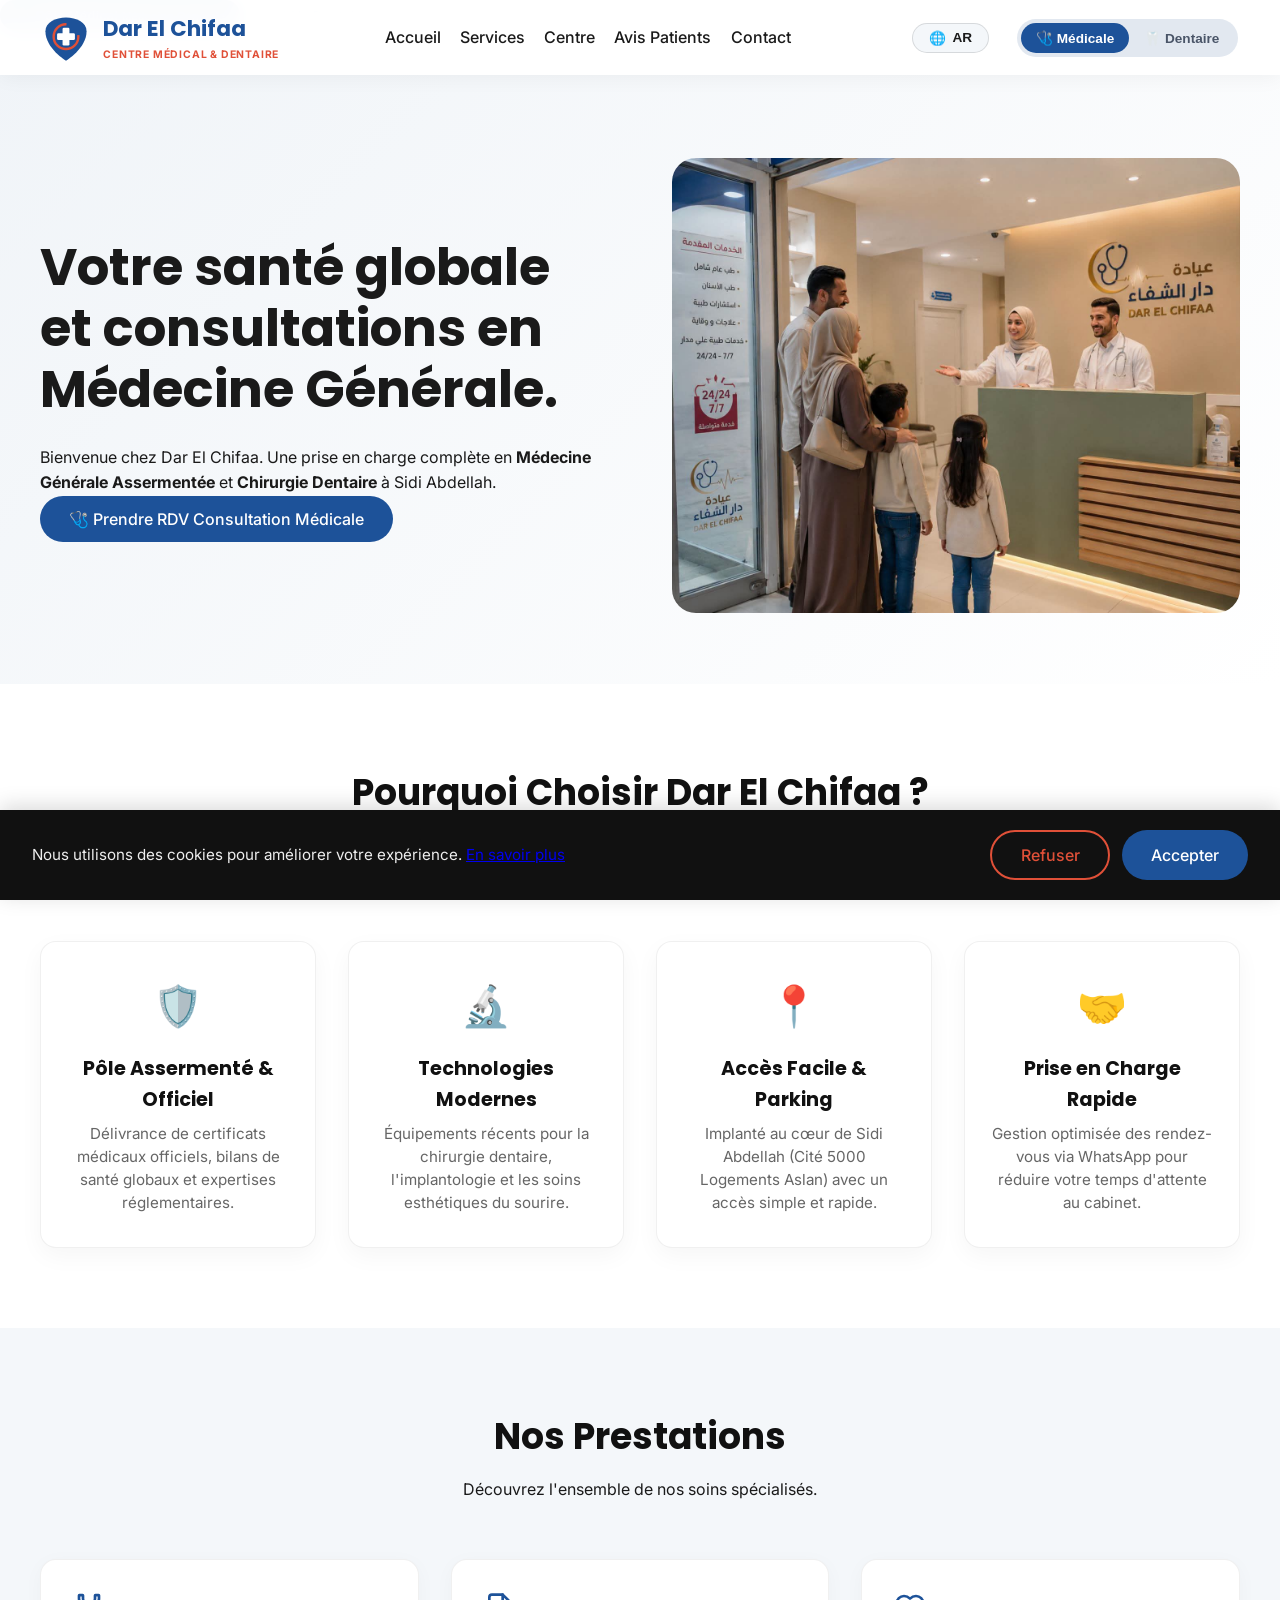
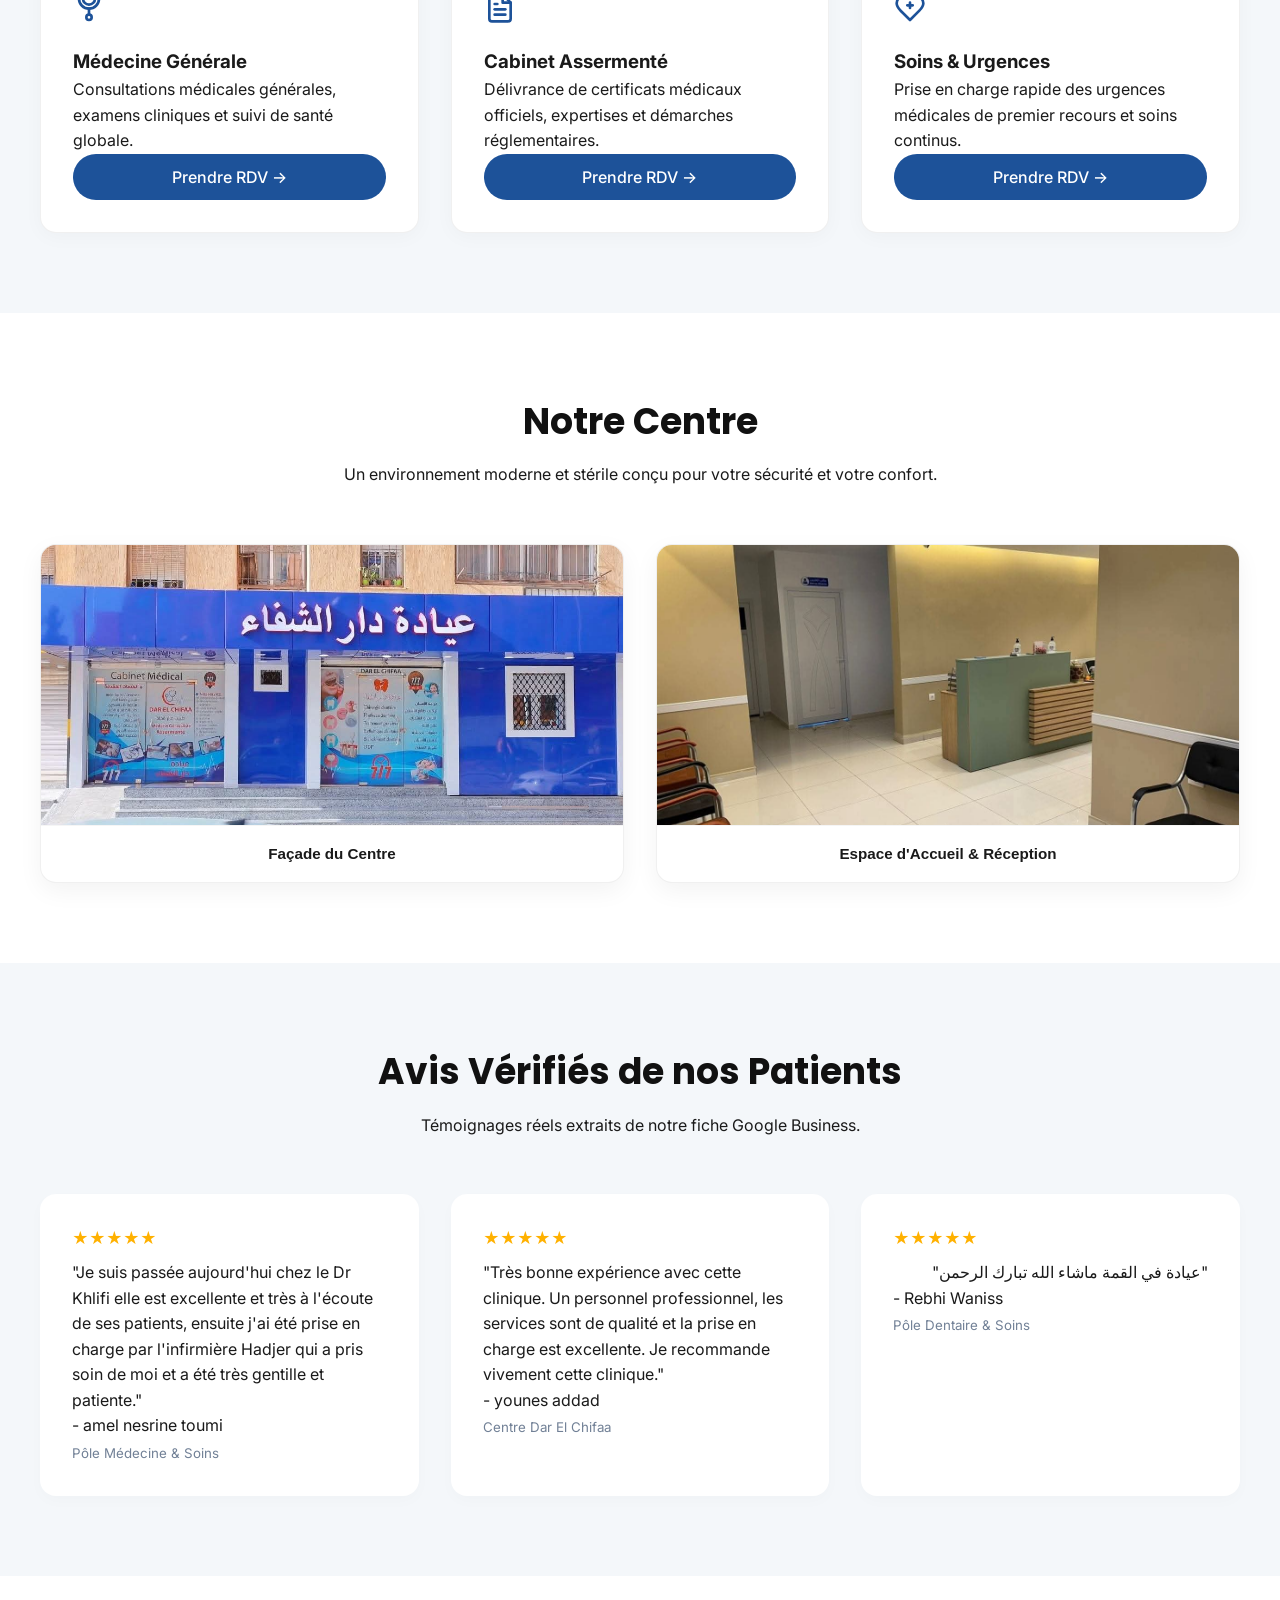
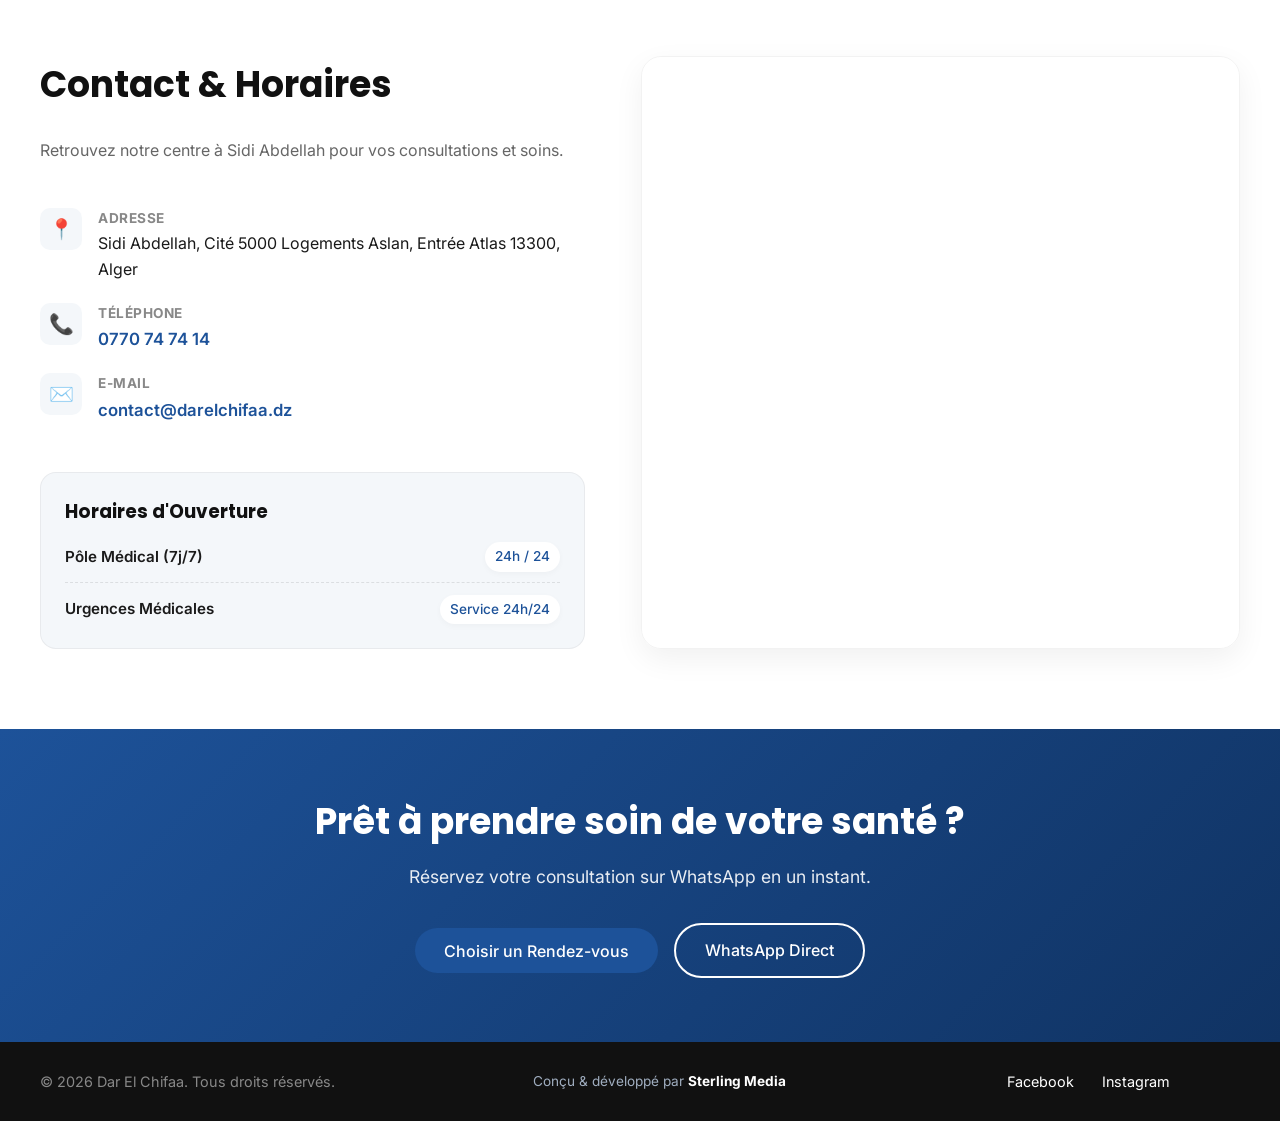
==== commit 2c0ace7e: "Add files via upload" ====
--- a/index.html
+++ b/index.html
@@ -46,7 +46,7 @@
 </head>
 <body data-active-dept="medical">
 
-    <!-- Navbar Header -->
+<!-- Navbar Header -->
     <header class="navbar">
         <div class="nav-container">
             <a href="#" class="logo-container">
@@ -63,7 +63,6 @@
 
             <nav class="nav-links">
                 <a href="#hero">Accueil</a>
-
                 <a href="#services">Services</a>
                 <a href="#before-after" class="dental-only-link">Avant / Après</a>
                 <a href="#gallery">Centre</a>
@@ -71,9 +70,18 @@
                 <a href="#contact">Contact</a>
             </nav>
 
-            <div class="master-dept-switcher">
-                <button class="dept-switch-btn active" data-dept="medical">🩺 Médicale</button>
-                <button class="dept-switch-btn" data-dept="dental">🦷 Dentaire</button>
+            <!-- Language Switcher & Department Switcher Group -->
+            <div style="display: flex; align-items: center; gap: 0.75rem;">
+                <div class="lang-switcher">
+                    <button id="lang-toggle-btn" class="lang-btn" type="button" aria-label="Changer la langue">
+                        🌐 <span id="current-lang-text">AR</span>
+                    </button>
+                </div>
+
+                <div class="master-dept-switcher">
+                    <button class="dept-switch-btn active" data-dept="medical">🩺 Médicale</button>
+                    <button class="dept-switch-btn" data-dept="dental">🦷 Dentaire</button>
+                </div>
             </div>
         </div>
     </header>
--- a/style.css
+++ b/style.css
@@ -904,4 +904,109 @@
     flex-direction: column;
     text-align: center;
   }
+}
+/* ==========================================
+   LANGUAGE SWITCHER & RTL STYLES
+   ========================================== */
+.lang-switcher {
+  display: flex;
+  align-items: center;
+  margin-left: 10px;
+}
+
+.lang-btn {
+  background: var(--bg-color, #F4F7FA);
+  border: 1px solid rgba(0, 0, 0, 0.1);
+  padding: 6px 14px;
+  border-radius: 20px;
+  font-weight: 700;
+  font-size: 0.85rem;
+  cursor: pointer;
+  color: var(--text-color);
+  transition: all 0.25s ease;
+}
+
+.lang-btn:hover {
+  background: var(--primary-color);
+  color: #ffffff;
+}
+
+/* RTL Layout Fixes */
+html[dir="rtl"] body {
+  text-align: right;
+  font-family: 'Inter', system-ui, -apple-system, sans-serif;
+}
+
+html[dir="rtl"] .nav-links {
+  margin-right: auto;
+  margin-left: 0;
+}
+
+html[dir="rtl"] .contact-item {
+  flex-direction: row;
+}
+
+html[dir="rtl"] .hours-list li {
+  flex-direction: row-reverse;
+}
+
+html[dir="rtl"] .footer-container {
+  flex-direction: row-reverse;
+}
+
+html[dir="rtl"] .floating-whatsapp {
+  right: auto;
+  left: 28px;
+}
+
+@media (max-width: 768px) {
+  html[dir="rtl"] .floating-whatsapp {
+    left: 20px;
+  }
+}
+/* Language Switcher Styling */
+.lang-switcher {
+  display: flex;
+  align-items: center;
+}
+
+.lang-btn {
+  background: var(--bg-color, #F4F7FA);
+  border: 1px solid rgba(0, 0, 0, 0.12);
+  padding: 6px 14px;
+  border-radius: 20px;
+  font-weight: 700;
+  font-size: 0.85rem;
+  cursor: pointer;
+  color: var(--text-color, #1A1A1A);
+  transition: all 0.25s ease;
+  display: inline-flex;
+  align-items: center;
+  gap: 4px;
+}
+
+.lang-btn:hover {
+  background: var(--primary-color, #1D5299);
+  color: #ffffff;
+  border-color: var(--primary-color, #1D5299);
+}
+
+/* Language Switcher Spacing Fix */
+.lang-switcher {
+  display: flex;
+  align-items: center;
+  margin-left: 1rem;
+  margin-right: 1rem;
+}
+
+/* Ensure proper spacing when direction switches to RTL */
+html[dir="rtl"] .lang-switcher {
+  margin-left: 1.5rem;
+  margin-right: 1.5rem;
+}
+
+/* Add padding inside the toggle button for better hit area */
+.lang-btn {
+  padding: 6px 16px;
+  gap: 6px;
 }
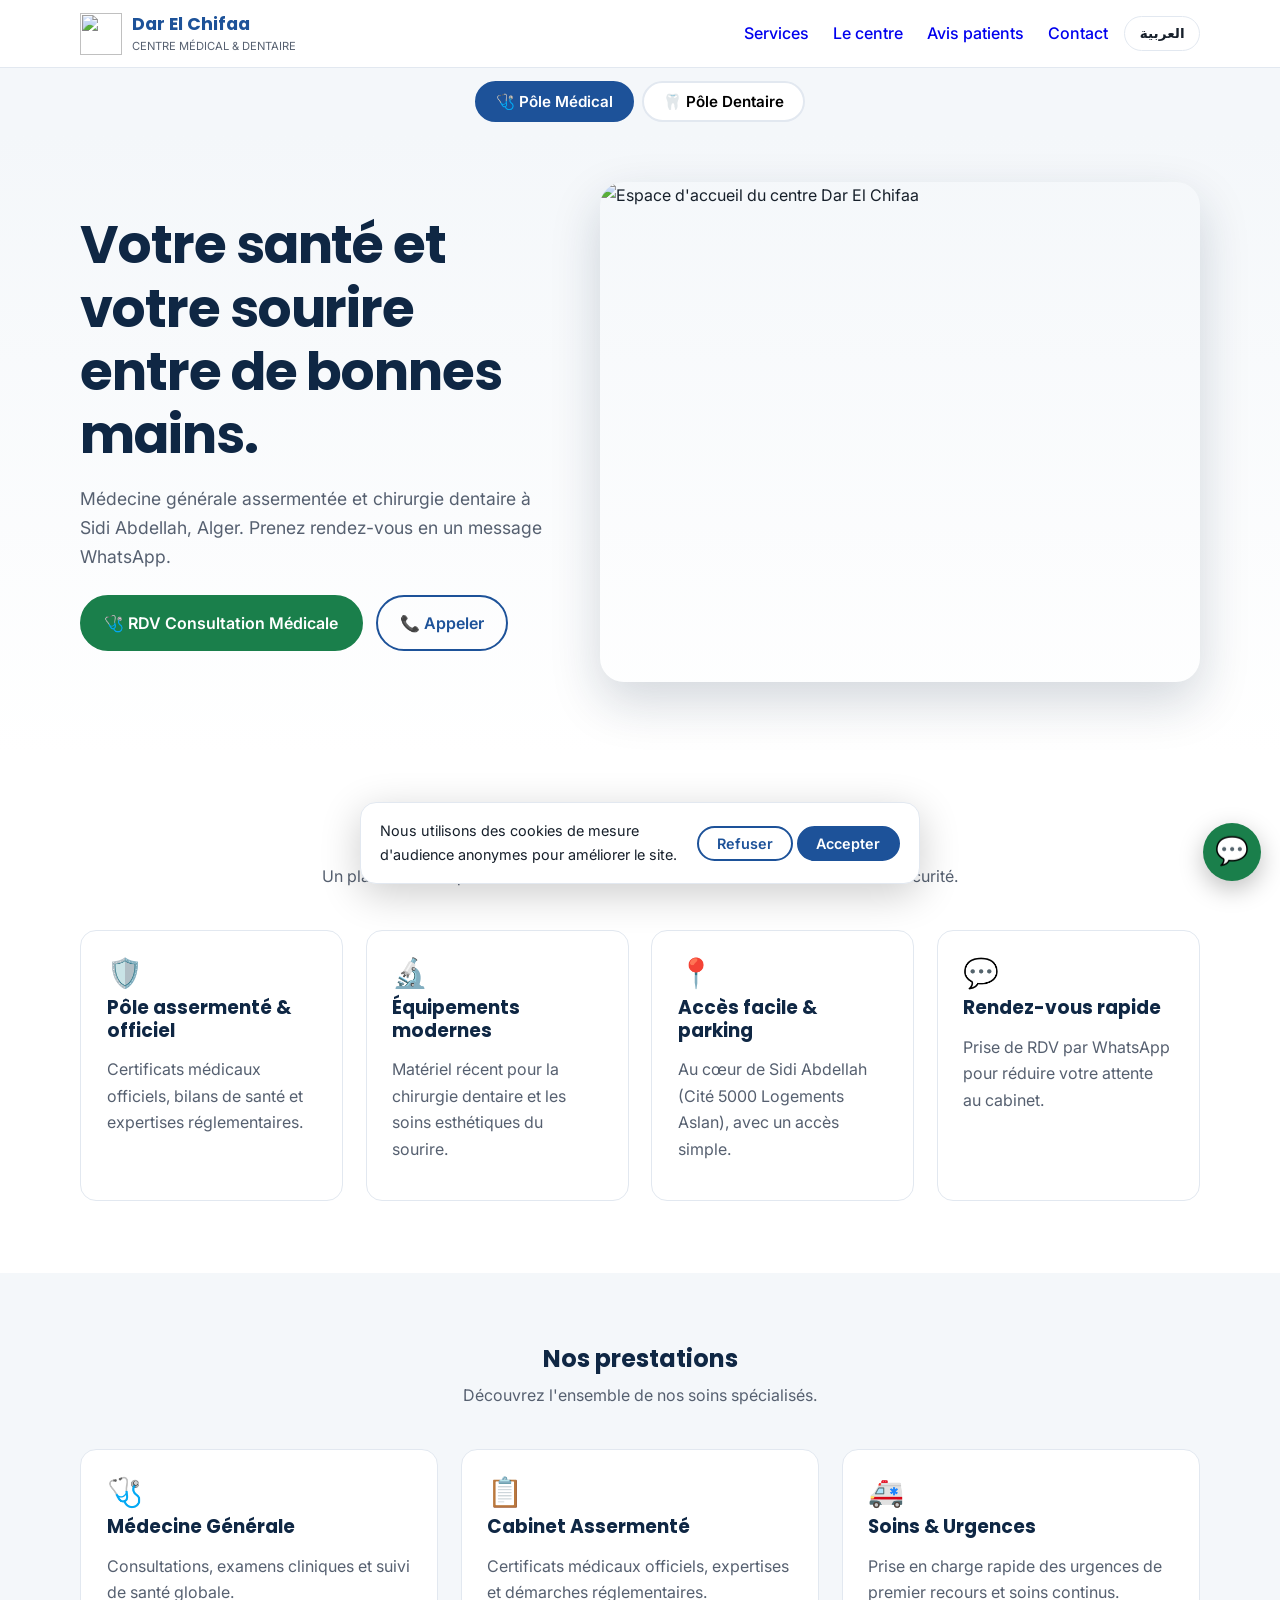
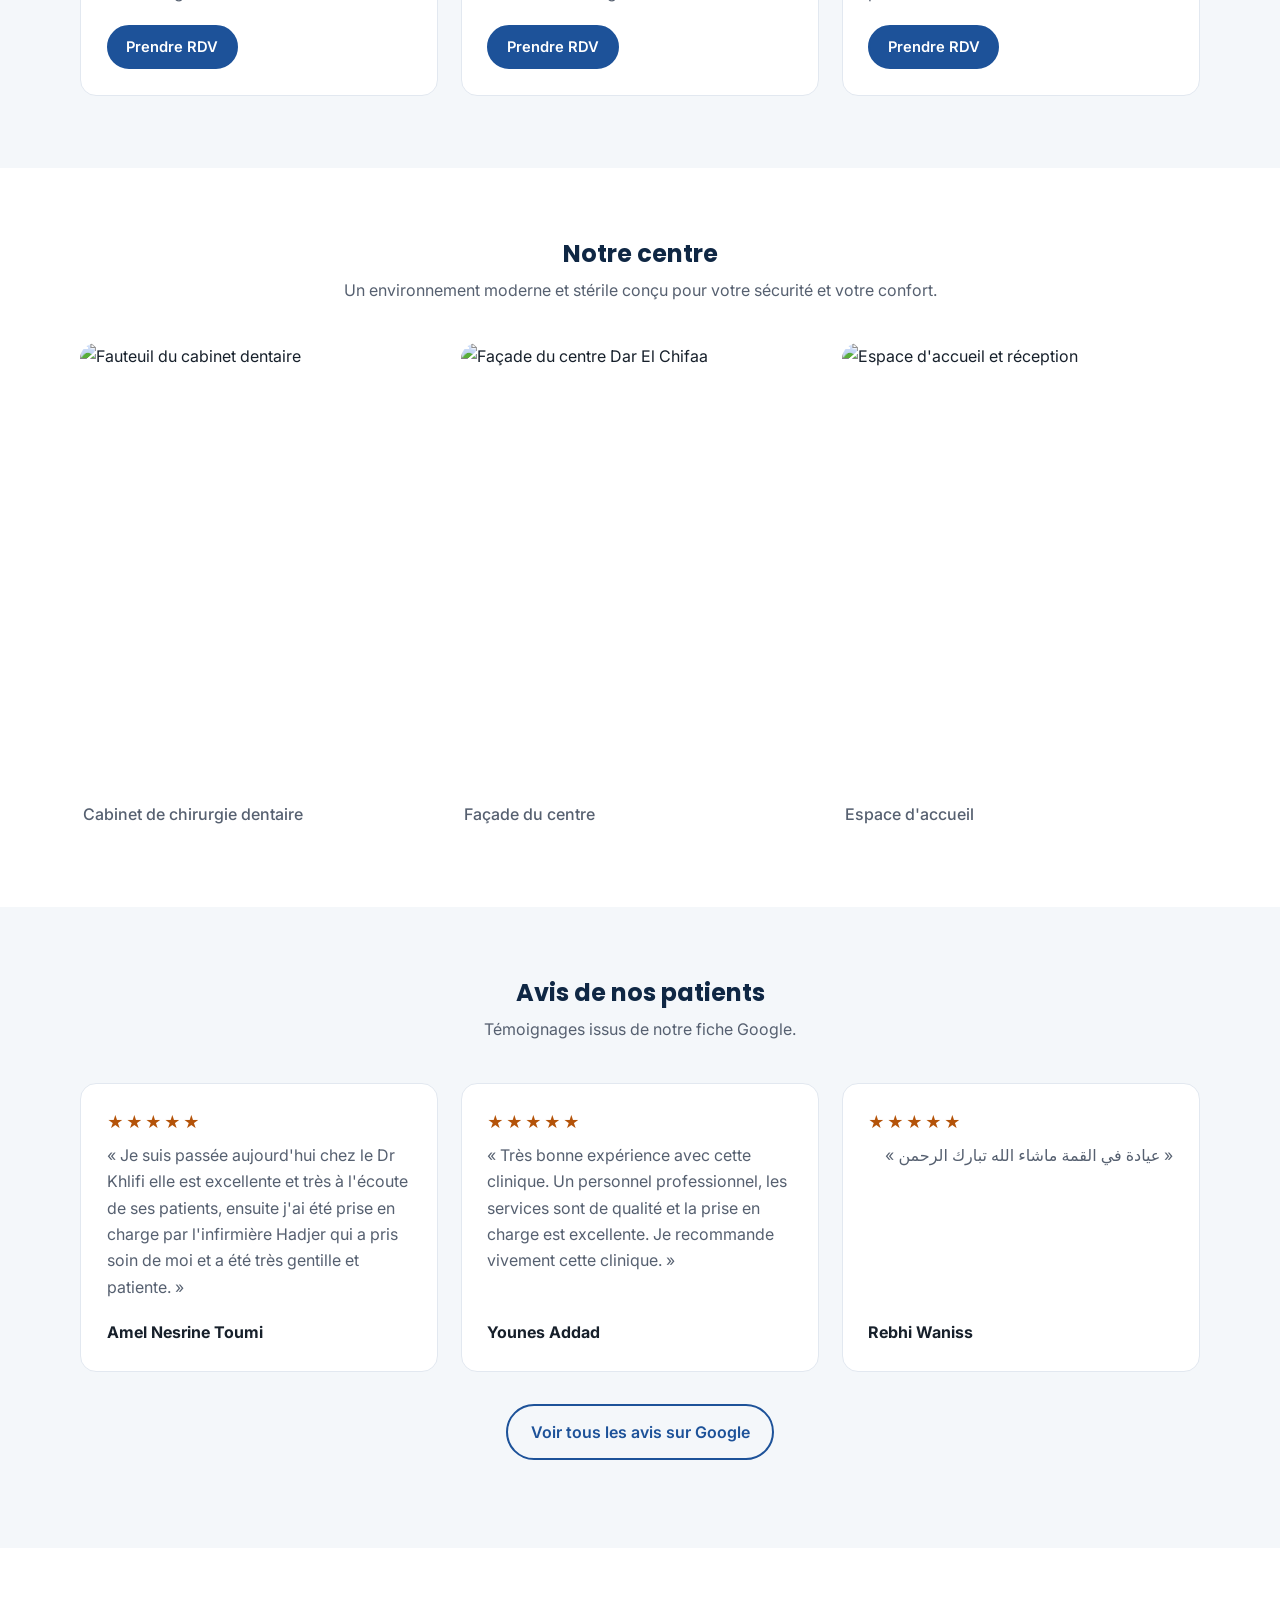
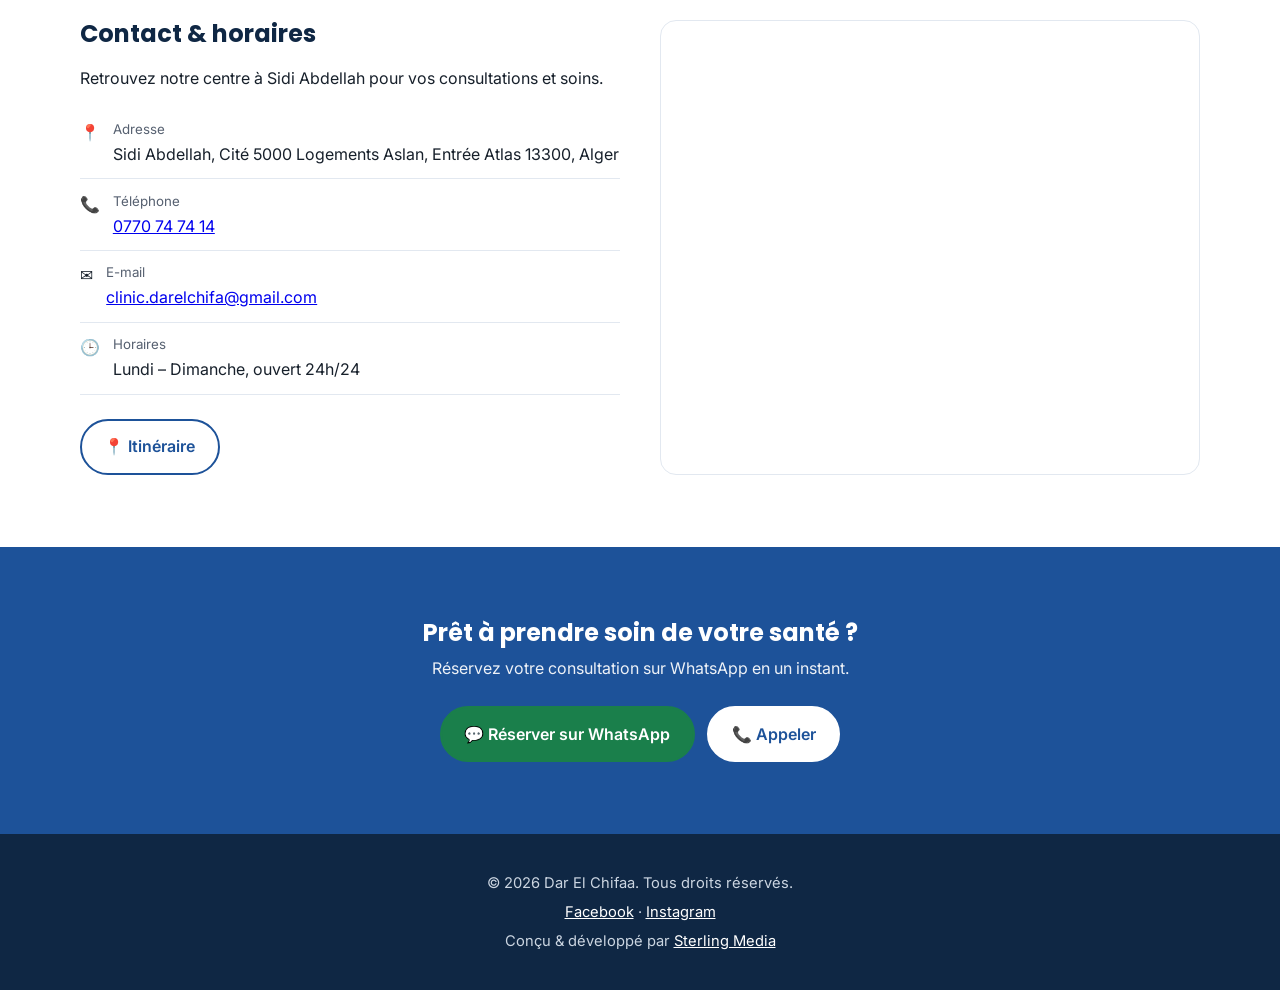
==== commit 34ea16c0: "Add files via upload" ====
--- a/index.html
+++ b/index.html
@@ -1,327 +1,152 @@
-<!DOCTYPE html>
-<html lang="fr">
-<head>
-    <meta charset="UTF-8">
-    <meta name="viewport" content="width=device-width, initial-scale=1.0, maximum-scale=5.0">
-    <title id="page-title">Centre Médical & Dentaire Dar El Chifaa | Alger</title>
-    <meta id="meta-description" name="description" content="Centre pluridisciplinaire Dar El Chifaa: Soins médicaux généraux, médecine assermentée et chirurgie dentaire à Sidi Abdellah, Alger.">
-    <link id="canonical-link" rel="canonical" href="https://www.darelchifaa.dz/">
-
-    <!-- Open Graph / Facebook -->
-    <meta id="og-title" property="og:title" content="Centre Médical & Dentaire Dar El Chifaa">
-    <meta id="og-description" property="og:description" content="Prenez rendez-vous en ligne instantanément.">
-    <meta id="og-image" property="og:image" content="https://www.darelchifaa.dz/images/hero.jpg">
-    <meta id="og-url" property="og:url" content="https://www.darelchifaa.dz/">
-    <meta property="og:type" content="website">
-
-    <!-- Twitter -->
-    <meta name="twitter:card" content="summary_large_image">
-    <meta id="twitter-title" name="twitter:title" content="Centre Médical & Dentaire Dar El Chifaa">
-    <meta id="twitter-description" name="twitter:description" content="Prenez rendez-vous en ligne instantanément.">
-    <meta id="twitter-image" name="twitter:image" content="https://www.darelchifaa.dz/images/hero.jpg">
-
-    <!-- Fonts & Styles -->
-    <link rel="preconnect" href="https://fonts.googleapis.com">
-    <link rel="preconnect" href="https://fonts.gstatic.com" crossorigin>
-    <link href="https://fonts.googleapis.com/css2?family=Inter:wght@400;500;600&family=Poppins:wght@600;700&display=swap" rel="stylesheet">
-    <link rel="stylesheet" href="style.css?v=1.2">
-
-    <!-- Standardized Favicons -->
-    <link rel="icon" type="image/svg+xml" href="images/logo.svg">
-    <link rel="apple-touch-icon" href="images/logo.svg">
-
-    <script src="config.js?v=1.2"></script>
-    <script>
-      if (window.clinicConfig && clinicConfig.colors) {
-        var root = document.documentElement.style;
-        root.setProperty('--primary-color', clinicConfig.colors.primary);
-        root.setProperty('--secondary-color', clinicConfig.colors.secondary);
-        root.setProperty('--bg-color', clinicConfig.colors.background);
-        root.setProperty('--text-color', clinicConfig.colors.text);
-      }
-    </script>
-    
-    <!-- JSON-LD Schema -->
-    <script type="application/ld+json" id="schema-json"></script>
-</head>
-<body data-active-dept="medical">
-
-<!-- Navbar Header -->
-    <header class="navbar">
-        <div class="nav-container">
-            <a href="#" class="logo-container">
-                <img src="images/logo.svg" alt="Dar El Chifaa Logo" class="logo-img" id="logo-img">
-                <div class="logo-text-group">
-                    <span class="brand-title dynamic-clinic-name">Dar El Chifaa</span>
-                    <span class="brand-subtitle">CENTRE MÉDICAL & DENTAIRE</span>
-                </div>
-            </a>
-
-            <button class="menu-toggle" aria-label="Ouvrir le menu" aria-expanded="false">
-                <span></span><span></span><span></span>
-            </button>
-
-            <nav class="nav-links">
-                <a href="#hero">Accueil</a>
-                <a href="#services">Services</a>
-                <a href="#before-after" class="dental-only-link">Avant / Après</a>
-                <a href="#gallery">Centre</a>
-                <a href="#reviews">Avis Patients</a>
-                <a href="#contact">Contact</a>
-            </nav>
-
-            <!-- Language Switcher & Department Switcher Group -->
-            <div style="display: flex; align-items: center; gap: 0.75rem;">
-                <div class="lang-switcher">
-                    <button id="lang-toggle-btn" class="lang-btn" type="button" aria-label="Changer la langue">
-                        🌐 <span id="current-lang-text">AR</span>
-                    </button>
-                </div>
-
-                <div class="master-dept-switcher">
-                    <button class="dept-switch-btn active" data-dept="medical">🩺 Médicale</button>
-                    <button class="dept-switch-btn" data-dept="dental">🦷 Dentaire</button>
-                </div>
-            </div>
-        </div>
-    </header>
-
-    <!-- Top Selector Bar -->
-    <div class="hero-dept-selector">
-        <button class="dept-switch-btn active" data-dept="medical">
-            <span class="btn-icon">🩺</span>
-            <span class="btn-text">Pôle Médical <small>Médecine Générale</small></span>
-        </button>
-        <button class="dept-switch-btn" data-dept="dental">
-            <span class="btn-icon">🦷</span>
-            <span class="btn-text">Pôle Dentaire <small>Chirurgie & Esthétique</small></span>
-        </button>
-    </div>
-
-    <!-- Main Content -->
-    <main>
-        <!-- Hero Section -->
-        <section id="hero" class="hero">
-            <div class="hero-container">
-                <div class="hero-text fade-up">
-                    <h1>Votre santé globale et votre sourire entre de bonnes mains.</h1>
-                    <p>Bienvenue chez <span class="dynamic-clinic-name">Dar El Chifaa</span>. Une prise en charge complète en <strong>Médecine Générale Assermentée</strong> et <strong>Chirurgie Dentaire</strong> à Sidi Abdellah.</p>
-                    
-                    <div class="hero-actions">
-                        <button id="hero-main-btn" class="btn btn-primary open-booking hero-dynamic-btn" data-booking-url="https://wa.me/213770747414?text=Bonjour,%20je%20souhaite%20réserver%20une%20consultation%20médicale">
-                            🩺 Prendre RDV Consultation Médicale
-                        </button>
-                    </div>
-                </div>
-                
-                <div class="hero-image fade-up">
-                    <img src="images/centre-cabinet-medical-dentaire-dar-el-chifaa-alger-sidiabdellah-Réception.jpeg" alt="Centre Médical et Dentaire Dar El Chifaa" loading="eager" width="600" height="500">
-                </div>
-            </div>
-        </section>
-
-        <!-- Why Choose Us Section -->
-<section id="about" class="why-choose-us section-padding">
-    <div class="section-header">
-        <h2>Pourquoi Choisir Dar El Chifaa ?</h2>
-        <p>Un plateau technique moderne et des soins de santé centrés sur votre confort et votre sécurité à Sidi Abdellah.</p>
-    </div>
-    
-    <div class="features-grid">
-        <div class="feature-card fade-up">
-            <div class="feature-icon">🛡️</div>
-            <h3>Pôle Assermenté & Officiel</h3>
-            <p>Délivrance de certificats médicaux officiels, bilans de santé globaux et expertises réglementaires.</p>
-        </div>
-
-        <div class="feature-card fade-up">
-            <div class="feature-icon">🔬</div>
-            <h3>Technologies Modernes</h3>
-            <p>Équipements récents pour la chirurgie dentaire, l'implantologie et les soins esthétiques du sourire.</p>
-        </div>
-
-        <div class="feature-card fade-up">
-            <div class="feature-icon">📍</div>
-            <h3>Accès Facile & Parking</h3>
-            <p>Implanté au cœur de Sidi Abdellah (Cité 5000 Logements Aslan) avec un accès simple et rapide.</p>
-        </div>
-
-        <div class="feature-card fade-up">
-            <div class="feature-icon">🤝</div>
-            <h3>Prise en Charge Rapide</h3>
-            <p>Gestion optimisée des rendez-vous via WhatsApp pour réduire votre temps d'attente au cabinet.</p>
-        </div>
-    </div>
-</section>
-
-
-        <!-- Services Section -->
-        <section id="services" class="services section-padding gray-bg">
-            <div class="section-header">
-                <h2>Nos Prestations</h2>
-                <p>Découvrez l'ensemble de nos soins spécialisés.</p>
-            </div>
-
-            <div class="services-grid" id="services-target"></div>
-        </section>
-
-        <!-- Before / After Section -->
-        <section id="before-after" class="before-after section-padding">
-            <div class="section-header">
-                <h2>Résultats Avant / Après</h2>
-                <p>Transformations réalisées par nos chirurgiens-dentistes.</p>
-            </div>
-            <div class="before-after-grid" id="before-after-target"></div>
-        </section>
-
-<!-- Gallery Section -->
-<section id="gallery" class="gallery section-padding">
-    <div class="section-header">
-        <h2>Notre Centre</h2>
-        <p>Un environnement moderne et stérile conçu pour votre sécurité et votre confort.</p>
-    </div>
-    
-    <div class="gallery-grid">
-        <div class="gallery-item" data-dept="dental">
-            <div class="gallery-img-wrapper">
-                <img src="images/dar-el-chifaa-sidiabdellah-cabinet-dentaire-chaise-dentaire.jpeg" alt="Cabinet Dentaire Dar El Chifaa" loading="lazy">
-            </div>
-            <div class="gallery-caption">Cabinet de Chirurgie Dentaire</div>
-        </div>
-
-        <div class="gallery-item" data-dept="medical">
-            <div class="gallery-img-wrapper">
-                <img src="images/centre-cabinet-medical-dentaire-dar-el-chifaa-alger-sidiabdellah-façade.jpeg" alt="Façade du Centre Dar El Chifaa" loading="lazy">
-            </div>
-            <div class="gallery-caption">Façade du Centre</div>
-        </div>
-
-        <div class="gallery-item" data-dept="medical">
-            <div class="gallery-img-wrapper">
-                <img src="images/centre-cabinet-medical-dentaire-dar-el-chifaa-alger-sidiabdellah-Espace-d'Accueil-et-Réception.jpeg" alt="Réception du Centre" loading="lazy">
-            </div>
-            <div class="gallery-caption">Espace d'Accueil & Réception</div>
-        </div>
-    </div>
-</section>
-
-        <!-- Reviews Section -->
-        <section id="reviews" class="reviews section-padding gray-bg">
-            <div class="section-header">
-                <h2>Avis Vérifiés de nos Patients</h2>
-                <p>Témoignages réels extraits de notre fiche Google Business.</p>
-            </div>
-            <div class="reviews-container" id="reviews-target"></div>
-        </section>
-
-        
-       <!-- Contact Section -->
-<section id="contact" class="contact section-padding">
-    <div class="contact-container">
-        <!-- Contact Information Block -->
-        <div class="contact-info fade-up">
-            <h2>Contact & Horaires</h2>
-            <p class="contact-lead">Retrouvez notre centre à Sidi Abdellah pour vos consultations et soins.</p>
-            
-            <ul class="contact-details-list">
-                <li class="contact-item">
-                    <span class="contact-icon">📍</span>
-                    <div class="contact-text">
-                        <strong>Adresse</strong>
-                        <span class="address-text">Sidi Abdellah, Cité 5000 Logements Aslan, Entrée Atlas 13300, Alger</span>
-                    </div>
-                </li>
-                <li class="contact-item">
-                    <span class="contact-icon">📞</span>
-                    <div class="contact-text">
-                        <strong>Téléphone</strong>
-                        <a href="tel:0770747414" class="dynamic-phone-link">0770 74 74 14</a>
-                    </div>
-                </li>
-                <li class="contact-item">
-                    <span class="contact-icon">✉️</span>
-                    <div class="contact-text">
-                        <strong>E-mail</strong>
-                        <a href="mailto:contact@darelchifaa.dz" class="dynamic-email-link">contact@darelchifaa.dz</a>
-                    </div>
-                </li>
-            </ul>
-            
-            <div class="hours-box">
-                <h3>Horaires d'Ouverture</h3>
-                <ul id="hours-target" class="hours-list">
-                    <!-- Dynamic Injection via script.js -->
-                </ul>
-            </div>
-        </div>
-
-        <!-- Google Maps Embed Container -->
-        <div class="contact-map fade-up">
-            <iframe id="maps-target" src="" width="100%" height="100%" style="border:0;" allowfullscreen="" loading="lazy" title="Localisation du centre médical et dentaire Dar El Chifaa"></iframe>
-        </div>
-    </div>
-</section>
-
-<!-- Call to Action Section -->
-<section class="cta-section section-padding">
-    <div class="cta-container">
-        <h2>Prêt à prendre soin de votre santé ?</h2>
-        <p>Réservez votre consultation sur WhatsApp en un instant.</p>
-        <div class="cta-actions">
-            <button class="btn btn-primary open-booking">Choisir un Rendez-vous</button>
-            <a href="https://wa.me/213770747414" class="btn btn-secondary whatsapp-btn" target="_blank" rel="noopener">WhatsApp Direct</a>
-        </div>
-    </div>
-</section>
-
-
-<!-- Footer -->
-<footer>
-    <div class="footer-container">
-        <p>&copy; 2026 <span class="dynamic-clinic-name">Dar El Chifaa</span>. Tous droits réservés.</p>
-        
-        <!-- Agency Credit -->
-        <p class="agency-credit">
-            Conçu & développé par <a href="https://sterlingmedia.dz" target="_blank" rel="noopener"><strong>Sterling Media</strong></a>
-        </p>
-
-        <div class="socials">
-            <a href="https://facebook.com/darelchifaa" class="fb-link" target="_blank" rel="noopener">Facebook</a>
-            <a href="https://instagram.com/darelchifaa" class="ig-link" target="_blank" rel="noopener">Instagram</a>
-        </div>
-    </div>
-</footer>
-
-    <!-- Floating WhatsApp Button -->
-    <a href="https://wa.me/213770747414?text=Bonjour,%20je%20souhaite%20obtenir%20des%20informations" class="floating-whatsapp" target="_blank" rel="noopener noreferrer" aria-label="Discuter sur WhatsApp">
-      <svg class="whatsapp-ico" viewBox="0 0 24 24" fill="#FFFFFF">
-        <path d="M.057 24l1.687-6.163c-1.041-1.804-1.588-3.849-1.587-5.946.003-6.556 5.338-11.891 11.893-11.891 3.181.001 6.167 1.24 8.413 3.488 2.245 2.248 3.481 5.236 3.48 8.414-.003 6.557-5.338 11.892-11.893 11.892-1.99-.001-3.951-.5-5.688-1.448l-6.305 1.654zm6.597-3.807c1.676.995 3.276 1.591 5.392 1.592 5.448 0 9.886-4.434 9.889-9.885.002-5.462-4.415-9.89-9.881-9.892-5.452 0-9.887 4.434-9.889 9.884-.001 2.225.651 3.891 1.746 5.634l-.999 3.648 3.742-.981z"/>
-      </svg>
-    </a>
-
-    <!-- Sticky Mobile Action Bar -->
-    <div class="mobile-sticky-bar">
-        <a href="tel:0770747414" class="sticky-btn sticky-call">📞 Appeler</a>
-        <a href="https://wa.me/213770747414?text=Bonjour,%20je%20souhaite%20prendre%20rendez-vous" target="_blank" rel="noopener" class="sticky-btn sticky-wa">💬 WhatsApp</a>
-    </div>
-
-    <!-- Booking Modal -->
-    <div class="booking-modal" id="bookingModal" aria-hidden="true">
-        <div class="modal-content">
-            <button class="close-modal" aria-label="Fermer la fenêtre">&times;</button>
-            <div id="iframe-container" style="width:100%; height:100%;"></div>
-        </div>
-    </div>
-
-    <!-- Cookie Consent Banner -->
-    <div class="consent-banner" id="consentBanner">
-        <p>Nous utilisons des cookies pour améliorer votre expérience. <a href="#" class="consent-learn-more">En savoir plus</a></p>
-        <div class="consent-actions">
-            <button class="btn btn-secondary" id="consentDecline">Refuser</button>
-            <button class="btn btn-primary" id="consentAccept">Accepter</button>
-        </div>
-    </div>
-
-    <script src="script.js?v=1.2"></script>
-</body>
-</html>+<!DOCTYPE html>
+<html lang="fr">
+<head>
+<meta charset="UTF-8">
+<meta name="viewport" content="width=device-width, initial-scale=1">
+<title>Centre Médical & Dentaire Dar El Chifaa | Sidi Abdellah, Alger</title>
+<meta name="description" content="Centre pluridisciplinaire à Sidi Abdellah, Alger : médecine générale, médecine assermentée et chirurgie dentaire. Rendez-vous par WhatsApp.">
+<link rel="canonical" href="https://www.darelchifaa.com/">
+<link rel="alternate" hreflang="fr" href="https://www.darelchifaa.com/">
+<link rel="alternate" hreflang="ar" href="https://www.darelchifaa.com/ar/">
+<link rel="alternate" hreflang="x-default" href="https://www.darelchifaa.com/">
+<meta property="og:locale" content="fr_FR">
+<meta property="og:type" content="website">
+<meta property="og:title" content="Centre Médical & Dentaire Dar El Chifaa">
+<meta property="og:description" content="Médecine générale, médecine assermentée et chirurgie dentaire à Sidi Abdellah. Rendez-vous sur WhatsApp.">
+<meta property="og:image" content="https://www.darelchifaa.com/images/centre-cabinet-medical-dentaire-dar-el-chifaa-alger-sidiabdellah-reception.jpeg">
+<meta property="og:url" content="https://www.darelchifaa.com/">
+<meta name="twitter:card" content="summary_large_image">
+<link rel="preconnect" href="https://fonts.googleapis.com">
+<link rel="preconnect" href="https://fonts.gstatic.com" crossorigin>
+<link href="https://fonts.googleapis.com/css2?family=Cairo:wght@400;600;700&family=Inter:wght@400;500;600&family=Poppins:wght@600;700&display=swap" rel="stylesheet">
+<link rel="icon" type="image/svg+xml" href="images/logo.svg">
+<link rel="stylesheet" href="style.css?v=3">
+<script type="application/ld+json" id="ld"></script>
+<script src="config.js?v=3" defer></script>
+<script src="script.js?v=3" defer></script>
+</head>
+<body data-dept="medical">
+<a class="skip" href="#main" data-i18n="skip">Aller au contenu</a>
+
+<header class="top"><div class="wrap">
+  <a class="logo" href="#hero"><img src="images/logo.svg" alt="" width="42" height="42"><span><b>Dar El Chifaa</b><small data-i18n="brandSub">CENTRE MÉDICAL & DENTAIRE</small></span></a>
+  <nav id="nav" aria-label="Navigation principale">
+    <a href="#services" data-i18n="nServices">Services</a>
+    <a href="#gallery" data-i18n="nCentre">Le centre</a>
+    <a href="#reviews" data-i18n="nReviews">Avis patients</a>
+    <a href="#contact" data-i18n="nContact">Contact</a>
+  </nav>
+  <a id="lang" class="lang" href="ar/" hreflang="ar" lang="ar" aria-label="Version arabe">العربية</a>
+  <button class="menu-toggle" type="button" aria-label="Menu" aria-expanded="false" aria-controls="nav">☰</button>
+</div></header>
+
+<div class="dept" role="group" aria-label="Pôle">
+  <button type="button" data-set="medical" aria-pressed="true" data-i18n="deptM">🩺 Pôle Médical</button>
+  <button type="button" data-set="dental" aria-pressed="false" data-i18n="deptD">🦷 Pôle Dentaire</button>
+</div>
+
+<main id="main">
+<section class="hero" id="hero"><div class="wrap">
+  <div>
+    <h1 data-i18n="h1">Votre santé et votre sourire entre de bonnes mains.</h1>
+    <p data-i18n="heroP">Médecine générale assermentée et chirurgie dentaire à Sidi Abdellah, Alger. Prenez rendez-vous en un message WhatsApp.</p>
+    <div class="acts">
+      <a class="btn wa" data-for="medical" data-wa data-track="booking" href="https://wa.me/213770747414" target="_blank" rel="noopener" data-i18n="btnM">🩺 RDV Consultation Médicale</a>
+      <a class="btn wa" data-for="dental" data-wa data-track="booking" href="https://wa.me/213770747414" target="_blank" rel="noopener" data-i18n="btnD">🦷 RDV Soins Dentaires</a>
+      <a class="btn ghost" data-href="tel" data-track="phone" href="tel:+213770747414" data-i18n="callBtn">📞 Appeler</a>
+    </div>
+  </div>
+  <div>
+    <img data-for="medical" src="images/centre-cabinet-medical-dentaire-dar-el-chifaa-alger-sidiabdellah-reception.jpeg" alt="Espace d'accueil du centre Dar El Chifaa" width="600" height="500" fetchpriority="high">
+    <img data-for="dental" src="images/dar-el-chifaa-sidiabdellah-cabinet-dentaire-chaise-dentaire.jpeg" alt="Cabinet dentaire du centre Dar El Chifaa" width="600" height="500" loading="lazy">
+  </div>
+</div></section>
+
+<section id="about"><div class="wrap">
+  <div class="head"><h2 data-i18n="whyT">Pourquoi choisir Dar El Chifaa ?</h2><p data-i18n="whyS">Un plateau technique moderne et des soins centrés sur votre confort et votre sécurité.</p></div>
+  <div class="grid">
+    <div class="card"><span class="ic">🛡️</span><h3 data-i18n="f1t">Pôle assermenté & officiel</h3><p data-i18n="f1d">Certificats médicaux officiels, bilans de santé et expertises réglementaires.</p></div>
+    <div class="card"><span class="ic">🔬</span><h3 data-i18n="f2t">Équipements modernes</h3><p data-i18n="f2d">Matériel récent pour la chirurgie dentaire et les soins esthétiques du sourire.</p></div>
+    <div class="card"><span class="ic">📍</span><h3 data-i18n="f3t">Accès facile & parking</h3><p data-i18n="f3d">Au cœur de Sidi Abdellah (Cité 5000 Logements Aslan), avec un accès simple.</p></div>
+    <div class="card"><span class="ic">💬</span><h3 data-i18n="f4t">Rendez-vous rapide</h3><p data-i18n="f4d">Prise de RDV par WhatsApp pour réduire votre attente au cabinet.</p></div>
+  </div>
+</div></section>
+
+<section id="services" class="alt"><div class="wrap">
+  <div class="head"><h2 data-i18n="svcT">Nos prestations</h2><p data-i18n="svcS">Découvrez l'ensemble de nos soins spécialisés.</p></div>
+  <div class="grid">
+    <article class="card" data-for="medical"><span class="ic">🩺</span><h3 data-i18n="sM1t">Médecine Générale</h3><p data-i18n="sM1d">Consultations, examens cliniques et suivi de santé globale.</p><a class="btn" data-wa data-track="booking" href="https://wa.me/213770747414" target="_blank" rel="noopener" data-i18n="rdv">Prendre RDV</a></article>
+    <article class="card" data-for="medical"><span class="ic">📋</span><h3 data-i18n="sM2t">Cabinet Assermenté</h3><p data-i18n="sM2d">Certificats médicaux officiels, expertises et démarches réglementaires.</p><a class="btn" data-wa data-track="booking" href="https://wa.me/213770747414" target="_blank" rel="noopener" data-i18n="rdv">Prendre RDV</a></article>
+    <article class="card" data-for="medical"><span class="ic">🚑</span><h3 data-i18n="sM3t">Soins & Urgences</h3><p data-i18n="sM3d">Prise en charge rapide des urgences de premier recours et soins continus.</p><a class="btn" data-wa data-track="booking" href="https://wa.me/213770747414" target="_blank" rel="noopener" data-i18n="rdv">Prendre RDV</a></article>
+    <article class="card" data-for="dental"><span class="ic">🦷</span><h3 data-i18n="sD1t">Chirurgie Dentaire</h3><p data-i18n="sD1d">Extractions simples et complexes, en toute sécurité.</p><a class="btn" data-wa data-track="booking" href="https://wa.me/213770747414" target="_blank" rel="noopener" data-i18n="rdv">Prendre RDV</a></article>
+    <article class="card" data-for="dental"><span class="ic">🔧</span><h3 data-i18n="sD2t">Prothèse Dentaire</h3><p data-i18n="sD2d">Prothèses fixes et amovibles sur mesure.</p><a class="btn" data-wa data-track="booking" href="https://wa.me/213770747414" target="_blank" rel="noopener" data-i18n="rdv">Prendre RDV</a></article>
+    <article class="card" data-for="dental"><span class="ic">🪥</span><h3 data-i18n="sD3t">Soins des Gencives</h3><p data-i18n="sD3d">Détartrage et traitement des affections parodontales.</p><a class="btn" data-wa data-track="booking" href="https://wa.me/213770747414" target="_blank" rel="noopener" data-i18n="rdv">Prendre RDV</a></article>
+    <article class="card" data-for="dental"><span class="ic">✨</span><h3 data-i18n="sD4t">Esthétique Dentaire</h3><p data-i18n="sD4d">Obturations esthétiques, composites et restauration du sourire.</p><a class="btn" data-wa data-track="booking" href="https://wa.me/213770747414" target="_blank" rel="noopener" data-i18n="rdv">Prendre RDV</a></article>
+    <article class="card" data-for="dental"><span class="ic">😁</span><h3 data-i18n="sD5t">Blanchiment Dentaire</h3><p data-i18n="sD5d">Éclaircissement professionnel pour un sourire éclatant.</p><a class="btn" data-wa data-track="booking" href="https://wa.me/213770747414" target="_blank" rel="noopener" data-i18n="rdv">Prendre RDV</a></article>
+    <article class="card" data-for="dental"><span class="ic">📐</span><h3 data-i18n="sD6t">Orthodontie (ODF)</h3><p data-i18n="sD6d">Alignement dentaire pour enfants et adultes.</p><a class="btn" data-wa data-track="booking" href="https://wa.me/213770747414" target="_blank" rel="noopener" data-i18n="rdv">Prendre RDV</a></article>
+  </div>
+</div></section>
+
+<section id="gallery"><div class="wrap">
+  <div class="head"><h2 data-i18n="galT">Notre centre</h2><p data-i18n="galS">Un environnement moderne et stérile conçu pour votre sécurité et votre confort.</p></div>
+  <div class="grid gal">
+    <figure><img src="images/dar-el-chifaa-sidiabdellah-cabinet-dentaire-chaise-dentaire.jpeg" alt="Fauteuil du cabinet dentaire" loading="lazy" width="600" height="450"><figcaption data-i18n="g1">Cabinet de chirurgie dentaire</figcaption></figure>
+    <figure><img src="images/centre-cabinet-medical-dentaire-dar-el-chifaa-alger-sidiabdellah-facade.jpeg" alt="Façade du centre Dar El Chifaa" loading="lazy" width="600" height="450"><figcaption data-i18n="g2">Façade du centre</figcaption></figure>
+    <figure><img src="images/centre-cabinet-medical-dentaire-dar-el-chifaa-alger-sidiabdellah-espace-accueil-reception.jpeg" alt="Espace d'accueil et réception" loading="lazy" width="600" height="450"><figcaption data-i18n="g3">Espace d'accueil</figcaption></figure>
+  </div>
+</div></section>
+
+<section id="reviews" class="alt"><div class="wrap">
+  <div class="head"><h2 data-i18n="revT">Avis de nos patients</h2><p data-i18n="revS">Témoignages issus de notre fiche Google.</p></div>
+  <div class="grid">
+    <figure class="card"><div class="stars" role="img" aria-label="5/5">★★★★★</div><blockquote>« Je suis passée aujourd'hui chez le Dr Khlifi elle est excellente et très à l'écoute de ses patients, ensuite j'ai été prise en charge par l'infirmière Hadjer qui a pris soin de moi et a été très gentille et patiente. »</blockquote><figcaption><b>Amel Nesrine Toumi</b></figcaption></figure>
+    <figure class="card"><div class="stars" role="img" aria-label="5/5">★★★★★</div><blockquote>« Très bonne expérience avec cette clinique. Un personnel professionnel, les services sont de qualité et la prise en charge est excellente. Je recommande vivement cette clinique. »</blockquote><figcaption><b>Younes Addad</b></figcaption></figure>
+    <figure class="card"><div class="stars" role="img" aria-label="5/5">★★★★★</div><blockquote lang="ar" dir="rtl">« عيادة في القمة ماشاء الله تبارك الرحمن »</blockquote><figcaption><b>Rebhi Waniss</b></figcaption></figure>
+  </div>
+  <p class="rev-more"><a class="btn ghost" data-href="reviews" data-track="reviews" href="https://www.google.com/maps/search/?api=1&query=Dar+El+Chifaa+Sidi+Abdellah" target="_blank" rel="noopener" data-i18n="revLink">Voir tous les avis sur Google</a></p>
+</div></section>
+
+<section id="contact" class="contact"><div class="wrap">
+  <div>
+    <h2 data-i18n="conT">Contact & horaires</h2>
+    <p data-i18n="conLead">Retrouvez notre centre à Sidi Abdellah pour vos consultations et soins.</p>
+    <ul>
+      <li>📍<div><small data-i18n="lAddr">Adresse</small><span data-bind="address">Sidi Abdellah, Cité 5000 Logements Aslan, Entrée Atlas 13300, Alger</span></div></li>
+      <li>📞<div><small data-i18n="lPhone">Téléphone</small><a dir="ltr" data-bind="phone" data-href="tel" data-track="phone" href="tel:+213770747414">0770 74 74 14</a></div></li>
+      <li>✉️<div><small data-i18n="lEmail">E-mail</small><a dir="ltr" data-bind="email" data-href="mail" data-track="email" href="mailto:clinic.darelchifa@gmail.com">clinic.darelchifa@gmail.com</a></div></li>
+      <!-- VERIFY these hours; keep in sync with open24h in config.js -->
+      <li>🕒<div><small data-i18n="hrsT">Horaires</small><span data-i18n="hrs">Lundi – Dimanche, ouvert 24h/24</span></div></li>
+    </ul>
+    <a class="btn ghost" data-href="maps" data-track="map" href="https://www.google.com/maps/search/?api=1&query=36.672683,2.843024" target="_blank" rel="noopener" data-i18n="route">📍 Itinéraire</a>
+  </div>
+  <div class="map"><iframe src="https://www.google.com/maps/embed?pb=!1m17!1m12!1m3!1d3200.0756122857074!2d2.8430239999999998!3d36.672683!2m3!1f0!2f0!3f0!3m2!1i1024!2i768!4f13.1!3m2!1m1!2zMzbCsDQwJzIxLjciTiAywrA1MCczNC45IkU!5e0!3m2!1sen!2sdz!4v1790876591765!5m2!1sen!2sdz" title="Localisation du centre Dar El Chifaa" loading="lazy" referrerpolicy="no-referrer-when-downgrade" allowfullscreen></iframe></div>
+</div></section>
+
+<section class="cta"><div class="wrap">
+  <h2 data-i18n="ctaT">Prêt à prendre soin de votre santé ?</h2>
+  <p data-i18n="ctaS">Réservez votre consultation sur WhatsApp en un instant.</p>
+  <div class="acts">
+    <a class="btn wa" data-wa data-track="booking" href="https://wa.me/213770747414" target="_blank" rel="noopener" data-i18n="ctaB">💬 Réserver sur WhatsApp</a>
+    <a class="btn" data-href="tel" data-track="phone" href="tel:+213770747414" data-i18n="callBtn">📞 Appeler</a>
+  </div>
+</div></section>
+</main>
+
+<footer><div class="wrap">
+  <p>© <span id="yr">2026</span> Dar El Chifaa. <span data-i18n="foot">Tous droits réservés.</span></p>
+  <p><a data-href="fb" data-track="social" href="https://facebook.com/darelchifaa" target="_blank" rel="noopener">Facebook</a> · <a data-href="ig" data-track="social" href="https://instagram.com/darelchifaa" target="_blank" rel="noopener">Instagram</a></p>
+  <p><span data-i18n="credit">Conçu & développé par</span> <a href="https://sterlingmedia.dz" target="_blank" rel="noopener">Sterling Media</a></p>
+</div></footer>
+
+<a class="fab" data-wa data-track="booking" href="https://wa.me/213770747414" target="_blank" rel="noopener" aria-label="WhatsApp">💬</a>
+<div class="bar">
+  <a data-href="tel" data-track="phone" href="tel:+213770747414" data-i18n="callBtn">📞 Appeler</a>
+  <a class="wa" data-wa data-track="booking" href="https://wa.me/213770747414" target="_blank" rel="noopener" data-i18n="waBtn">💬 WhatsApp</a>
+</div>
+
+<div class="consent" id="consent" role="dialog" aria-label="Cookies" hidden>
+  <p data-i18n="cText">Nous utilisons des cookies de mesure d'audience anonymes pour améliorer le site.</p>
+  <div><button class="btn ghost" id="c-no" type="button" data-i18n="cNo">Refuser</button> <button class="btn" id="c-yes" type="button" data-i18n="cYes">Accepter</button></div>
+</div>
+</body>
+</html>
--- a/style.css
+++ b/style.css
@@ -1,1012 +1,75 @@
-/* ==========================================
-   1. VARIABLES & DESIGN SYSTEM
-   ========================================== */
-:root {
-  --primary-color: #1D5299;
-  --secondary-color: #E05038;
-  --bg-color: #F4F7FA;
-  --text-color: #1A1A1A;
-  --white: #FFFFFF;
-  --font-heading: 'Poppins', sans-serif;
-  --font-body: 'Inter', sans-serif;
-  --transition-smooth: all 0.4s cubic-bezier(0.16, 1, 0.3, 1);
-}
-
-/* ==========================================
-   2. GLOBAL RESETS & BASE STYLES
-   ========================================== */
-* {
-  margin: 0;
-  padding: 0;
-  box-sizing: border-box;
-}
-
-html {
-  scroll-behavior: smooth;
-  font-size: 16px;
-  overflow-x: hidden;
-}
-
-body {
-  font-family: var(--font-body);
-  color: var(--text-color);
-  background-color: var(--white);
-  line-height: 1.6;
-  overflow-x: hidden;
-  padding-bottom: 60px; /* Space for mobile sticky bar */
-}
-
-@media (min-width: 769px) {
-  body {
-    padding-bottom: 0;
-  }
-}
-
-.section-padding {
-  padding: 5rem 1.25rem;
-}
-
-.gray-bg {
-  background-color: var(--bg-color);
-}
-
-.section-header {
-  text-align: center;
-  max-width: 700px;
-  margin: 0 auto 3.5rem;
-}
-
-.section-header h2 {
-  font-family: var(--font-heading);
-  font-size: 2.25rem;
-  margin-bottom: 0.75rem;
-  color: #111111;
-}
-
-/* ==========================================
-   3. BUTTONS & SWITCHERS
-   ========================================== */
-.btn {
-  display: inline-flex;
-  align-items: center;
-  justify-content: center;
-  padding: 0.8rem 1.8rem;
-  font-family: var(--font-body);
-  font-weight: 500;
-  font-size: 1rem;
-  border-radius: 50px;
-  border: none;
-  cursor: pointer;
-  transition: var(--transition-smooth);
-  text-decoration: none;
-}
-
-.btn-primary {
-  background-color: var(--primary-color);
-  color: var(--white);
-}
-
-.btn-primary:hover {
-  box-shadow: 0 10px 20px rgba(0, 0, 0, 0.15);
-}
-
-.btn-secondary {
-  background-color: transparent;
-  color: var(--secondary-color);
-  border: 2px solid var(--secondary-color);
-}
-
-.btn-secondary:hover {
-  background-color: var(--secondary-color);
-  color: var(--white);
-}
-
-.btn-dental {
-  background-color: var(--secondary-color);
-  color: var(--white);
-}
-
-/* Department Master Switcher */
-.master-dept-switcher {
-  display: inline-flex;
-  background: #E2E8F0;
-  padding: 4px;
-  border-radius: 30px;
-}
-
-.dept-switch-btn {
-  border: none;
-  padding: 7px 15px;
-  border-radius: 20px;
-  font-size: 0.85rem;
-  font-weight: 600;
-  cursor: pointer;
-  background: transparent;
-  color: #4A5568;
-  transition: all 0.3s ease;
-}
-
-.dept-switch-btn.active[data-dept="medical"] {
-  background: var(--primary-color);
-  color: var(--white);
-}
-
-.dept-switch-btn.active[data-dept="dental"] {
-  background: var(--secondary-color);
-  color: var(--white);
-}
-
-/* Dynamic Department Visibility Rules */
-body[data-active-dept="medical"] #before-after,
-body[data-active-dept="medical"] .dental-only-link,
-body[data-active-dept="medical"] .dept-card[data-dept="dental"] {
-  display: none !important;
-}
-
-body[data-active-dept="dental"] .dept-card[data-dept="medical"] {
-  display: none !important;
-}
-
-/* ==========================================
-   4. NAVIGATION BAR
-   ========================================== */
-.navbar {
-  position: fixed;
-  top: 0;
-  left: 0;
-  width: 100%;
-  background: rgba(255, 255, 255, 0.98);
-  backdrop-filter: blur(10px);
-  z-index: 1000;
-  box-shadow: 0 2px 20px rgba(0, 0, 0, 0.05);
-}
-
-.nav-container {
-  display: flex;
-  justify-content: space-between;
-  align-items: center;
-  max-width: 96%;
-  margin: 0 auto;
-  padding: 0.75rem 1rem;
-}
-
-.logo-container {
-  display: flex;
-  align-items: center;
-  gap: 0.85rem;
-  text-decoration: none;
-}
-
-.logo-img {
-  height: 48px;
-  width: auto;
-}
-
-.logo-text-group {
-  display: flex;
-  flex-direction: column;
-}
-
-.brand-title {
-  font-family: var(--font-heading);
-  font-size: 1.35rem;
-  font-weight: 700;
-  color: var(--primary-color);
-}
-
-.brand-subtitle {
-  font-size: 0.65rem;
-  font-weight: 700;
-  color: var(--secondary-color);
-  letter-spacing: 0.8px;
-}
-
-.nav-links {
-  display: flex;
-  align-items: center;
-  gap: 1.2rem;
-}
-
-.nav-links a {
-  text-decoration: none;
-  color: var(--text-color);
-  font-weight: 500;
-}
-
-.menu-toggle {
-  display: none;
-  flex-direction: column;
-  gap: 5px;
-  background: none;
-  border: none;
-  cursor: pointer;
-}
-
-.menu-toggle span {
-  width: 25px;
-  height: 3px;
-  background: var(--text-color);
-  border-radius: 2px;
-}
-
-/* ==========================================
-   5. HERO SECTION
-   ========================================== */
-.hero {
-  background: linear-gradient(135deg, #f0f4f8 0%, var(--white) 100%);
-  padding: 8rem 1.25rem 4rem;
-}
-
-.hero-container {
-  display: grid;
-  grid-template-columns: 1fr 1fr;
-  max-width: 1200px;
-  margin: 0 auto;
-  gap: 4rem;
-  align-items: center;
-}
-
-.hero-text h1 {
-  font-family: var(--font-heading);
-  font-size: 3.2rem;
-  line-height: 1.2;
-  margin-bottom: 1.5rem;
-}
-
-.hero-image img {
-  width: 100%;
-  height: auto;
-  border-radius: 24px;
-}
-
-/* ==========================================
-   6. WHY CHOOSE US (FEATURES GRID)
-   ========================================== */
-.features-grid {
-  display: grid;
-  grid-template-columns: repeat(auto-fit, minmax(250px, 1fr));
-  gap: 2rem;
-  max-width: 1200px;
-  margin: 0 auto;
-}
-
-.feature-card {
-  background: var(--white);
-  padding: 2rem 1.5rem;
-  border-radius: 16px;
-  box-shadow: 0 8px 25px rgba(0, 0, 0, 0.04);
-  border: 1px solid rgba(0, 0, 0, 0.06);
-  text-align: center;
-  transition: transform 0.3s ease, box-shadow 0.3s ease;
-}
-
-.feature-card:hover {
-  transform: translateY(-5px);
-  box-shadow: 0 12px 30px rgba(0, 0, 0, 0.08);
-}
-
-.feature-icon {
-  font-size: 2.5rem;
-  margin-bottom: 1rem;
-}
-
-.feature-card h3 {
-  font-family: var(--font-heading);
-  font-size: 1.2rem;
-  color: #111111;
-  margin-bottom: 0.5rem;
-}
-
-.feature-card p {
-  color: #666666;
-  font-size: 0.95rem;
-  line-height: 1.5;
-}
-
-/* ==========================================
-   7. SERVICES SECTION
-   ========================================== */
-.services-grid {
-  display: grid;
-  grid-template-columns: repeat(auto-fit, minmax(280px, 1fr));
-  max-width: 1200px;
-  margin: 0 auto;
-  gap: 2rem;
-}
-
-.service-card {
-  background: var(--white);
-  padding: 2rem;
-  border-radius: 16px;
-  box-shadow: 0 4px 20px rgba(0, 0, 0, 0.03);
-  border: 1px solid rgba(0, 0, 0, 0.06);
-  display: flex;
-  flex-direction: column;
-}
-
-.service-icon {
-  color: var(--primary-color);
-  margin-bottom: 1rem;
-}
-
-body[data-active-dept="dental"] .service-icon {
-  color: var(--secondary-color);
-}
-
-.ar-desc {
-  margin-top: 0.75rem;
-  padding-top: 0.5rem;
-  border-top: 1px dashed #e2e8f0;
-  color: #4a5568;
-  font-size: 0.95rem;
-  font-weight: 500;
-}
-
-/* ==========================================
-   8. BEFORE / AFTER SLIDER
-   ========================================== */
-.before-after-grid {
-  display: grid;
-  grid-template-columns: repeat(auto-fit, minmax(320px, 1fr));
-  gap: 2.5rem;
-  max-width: 1200px;
-  margin: 0 auto;
-}
-
-.ba-card {
-  background: var(--white);
-  border-radius: 16px;
-  overflow: hidden;
-  box-shadow: 0 10px 30px rgba(0, 0, 0, 0.06);
-  border: 1px solid rgba(0, 0, 0, 0.05);
-}
-
-.ba-slider-container {
-  position: relative;
-  width: 100%;
-  height: 280px;
-  overflow: hidden;
-  background-color: #e2e8f0;
-}
-
-.ba-image,
-.ba-before {
-  position: absolute;
-  top: 0;
-  left: 0;
-  height: 100%;
-}
-
-.ba-image {
-  width: 100%;
-}
-
-.ba-image img,
-.ba-before img {
-  width: 100%;
-  height: 100%;
-  object-fit: cover;
-  display: block;
-}
-
-.ba-before {
-  width: 50%;
-  overflow: hidden;
-  z-index: 2;
-}
-
-.ba-range {
-  position: absolute;
-  top: 0;
-  left: 0;
-  width: 100%;
-  height: 100%;
-  opacity: 0;
-  z-index: 5;
-  cursor: ew-resize;
-}
-
-/* ==========================================
-   9. GALLERY SECTION
-   ========================================== */
-.gallery-grid {
-  display: grid;
-  grid-template-columns: repeat(auto-fit, minmax(320px, 1fr));
-  gap: 2rem;
-  max-width: 1200px;
-  margin: 0 auto;
-  justify-content: center;
-}
-
-.gallery-item {
-  background: #ffffff;
-  border-radius: 16px;
-  overflow: hidden;
-  box-shadow: 0 8px 25px rgba(0, 0, 0, 0.05);
-  border: 1px solid rgba(0, 0, 0, 0.06);
-  transition: transform 0.3s ease, box-shadow 0.3s ease;
-}
-
-.gallery-item:hover {
-  transform: translateY(-5px);
-  box-shadow: 0 12px 30px rgba(0, 0, 0, 0.1);
-}
-
-.gallery-img-wrapper {
-  width: 100%;
-  height: 280px;
-  overflow: hidden;
-  background-color: #e2e8f0;
-}
-
-.gallery-img-wrapper img {
-  width: 100%;
-  height: 100%;
-  object-fit: cover;
-  object-position: center;
-  display: block;
-}
-
-.gallery-caption {
-  padding: 1rem 1.25rem;
-  font-family: var(--font-heading);
-  font-size: 0.95rem;
-  font-weight: 600;
-  color: #1a1a1a;
-  text-align: center;
-  border-top: 1px solid rgba(0, 0, 0, 0.04);
-}
-
-body[data-active-dept="dental"] .gallery-grid {
-  display: flex;
-  justify-content: center;
-}
-
-body[data-active-dept="dental"] .gallery-item[data-dept="dental"] {
-  max-width: 600px;
-  width: 100%;
-}
-
-/* ==========================================
-   10. REVIEWS SECTION
-   ========================================== */
-.reviews-container {
-  display: grid;
-  grid-template-columns: repeat(auto-fit, minmax(300px, 1fr));
-  max-width: 1200px;
-  margin: 0 auto;
-  gap: 2rem;
-}
-
-.review-card {
-  background: var(--white);
-  padding: 2rem;
-  border-radius: 16px;
-  box-shadow: 0 5px 15px rgba(0, 0, 0, 0.02);
-}
-
-.star-rating {
-  color: #FFB100;
-  margin-bottom: 0.5rem;
-}
-
-.review-dept {
-  color: #718096;
-  display: block;
-  margin-top: 0.25rem;
-}
-
-/* ==========================================
-   11. CONTACT & HOURS SECTION
-   ========================================== */
-.contact-container {
-  display: grid;
-  grid-template-columns: 1fr 1.1fr;
-  gap: 3.5rem;
-  max-width: 1200px;
-  margin: 0 auto;
-  align-items: stretch;
-}
-
-.contact-info {
-  display: flex;
-  flex-direction: column;
-  gap: 1rem;
-}
-
-.contact-info h2 {
-  font-family: var(--font-heading);
-  font-size: 2.25rem;
-  color: #111111;
-  margin-bottom: 0.5rem;
-}
-
-.contact-lead {
-  color: #666666;
-  font-size: 1rem;
-  margin-bottom: 1.75rem;
-}
-
-.contact-details-list {
-  list-style: none;
-  padding: 0;
-  margin: 0 0 2rem 0;
-  display: flex;
-  flex-direction: column;
-  gap: 1.25rem;
-}
-
-.contact-item {
-  display: flex;
-  align-items: flex-start;
-  gap: 1rem;
-}
-
-.contact-icon {
-  font-size: 1.25rem;
-  background: var(--bg-color);
-  width: 42px;
-  height: 42px;
-  display: flex;
-  align-items: center;
-  justify-content: center;
-  border-radius: 10px;
-  flex-shrink: 0;
-}
-
-.contact-text {
-  display: flex;
-  flex-direction: column;
-}
-
-.contact-text strong {
-  font-size: 0.85rem;
-  text-transform: uppercase;
-  letter-spacing: 0.5px;
-  color: #888888;
-  margin-bottom: 2px;
-}
-
-.contact-text a {
-  color: var(--primary-color);
-  text-decoration: none;
-  font-weight: 600;
-  font-size: 1.05rem;
-  transition: color 0.25s ease;
-}
-
-.contact-text a:hover {
-  color: var(--secondary-color);
-}
-
-.hours-box {
-  background: var(--bg-color);
-  padding: 1.5rem;
-  border-radius: 16px;
-  border: 1px solid rgba(0, 0, 0, 0.05);
-}
-
-.hours-box h3 {
-  font-family: var(--font-heading);
-  font-size: 1.15rem;
-  color: #111111;
-  margin-bottom: 1rem;
-}
-
-.hours-list {
-  list-style: none !important;
-  padding: 0 !important;
-  margin: 0 !important;
-  display: flex;
-  flex-direction: column;
-  gap: 0.75rem;
-}
-
-.hours-list li {
-  display: flex;
-  justify-content: space-between;
-  align-items: center;
-  padding-bottom: 0.6rem;
-  border-bottom: 1px dashed rgba(0, 0, 0, 0.1);
-  font-size: 0.95rem;
-  color: #333333;
-}
-
-.hours-list li:last-child {
-  border-bottom: none;
-  padding-bottom: 0;
-}
-
-.hours-list li strong {
-  font-weight: 600;
-  color: #1a1a1a;
-}
-
-.hours-list li span {
-  font-weight: 500;
-  color: var(--primary-color);
-  background: var(--white);
-  padding: 4px 10px;
-  border-radius: 20px;
-  font-size: 0.85rem;
-  box-shadow: 0 2px 6px rgba(0, 0, 0, 0.03);
-}
-
-.contact-map {
-  width: 100%;
-  min-height: 420px;
-  border-radius: 20px;
-  overflow: hidden;
-  box-shadow: 0 10px 30px rgba(0, 0, 0, 0.06);
-  border: 1px solid rgba(0, 0, 0, 0.05);
-}
-
-.contact-map iframe {
-  width: 100%;
-  height: 100%;
-  min-height: 420px;
-  border: 0;
-  display: block;
-}
-
-/* ==========================================
-   12. CTA SECTION
-   ========================================== */
-.cta-section {
-  text-align: center;
-  background: linear-gradient(135deg, var(--primary-color) 0%, #103363 100%);
-  color: var(--white) !important;
-  padding: 4rem 1.25rem;
-}
-
-.cta-container {
-  max-width: 800px;
-  margin: 0 auto;
-}
-
-.cta-section h2 {
-  font-family: var(--font-heading);
-  font-size: 2.25rem;
-  color: var(--white) !important;
-  margin-bottom: 0.75rem;
-}
-
-.cta-section p {
-  color: rgba(255, 255, 255, 0.9) !important;
-  font-size: 1.1rem;
-  margin-bottom: 2rem;
-}
-
-.cta-actions {
-  display: flex;
-  justify-content: center;
-  align-items: center;
-  gap: 1rem;
-  flex-wrap: wrap;
-}
-
-.cta-section .btn-secondary {
-  color: var(--white) !important;
-  border-color: var(--white) !important;
-}
-
-.cta-section .btn-secondary:hover {
-  background-color: var(--white) !important;
-  color: var(--primary-color) !important;
-}
-
-/* ==========================================
-   13. FOOTER & AGENCY CREDIT
-   ========================================== */
-footer {
-  background: #111111 !important;
-  color: #888888 !important;
-  padding: 1.75rem 2rem;
-  font-size: 0.9rem;
-  position: relative;
-  z-index: 10;
-}
-
-.footer-container {
-  display: flex;
-  justify-content: space-between;
-  align-items: center;
-  max-width: 1200px;
-  margin: 0 auto;
-  padding-right: 70px; /* Prevents floating WhatsApp button overlap */
-  flex-wrap: wrap;
-  gap: 1rem;
-}
-
-.agency-credit {
-  color: #a0aec0;
-  font-size: 0.85rem;
-}
-
-.agency-credit a {
-  color: var(--white);
-  text-decoration: none;
-  font-weight: 600;
-  transition: color 0.25s ease;
-}
-
-.agency-credit a:hover {
-  color: var(--primary-color);
-}
-
-.socials a {
-  color: var(--white) !important;
-  margin-left: 1.5rem;
-  text-decoration: none;
-  transition: color 0.3s ease;
-}
-
-.socials a:hover {
-  color: var(--secondary-color) !important;
-}
-
-/* ==========================================
-   14. FLOATING COMPONENTS & MODALS
-   ========================================== */
-.floating-whatsapp {
-  position: fixed;
-  bottom: 28px;
-  right: 28px;
-  width: 56px;
-  height: 56px;
-  background-color: #25D366;
-  border-radius: 50%;
-  display: flex;
-  align-items: center;
-  justify-content: center;
-  box-shadow: 0 4px 12px rgba(0, 0, 0, 0.15);
-  z-index: 999;
-}
-
-.whatsapp-ico {
-  width: 32px;
-  height: 32px;
-}
-
-.mobile-sticky-bar {
-  display: none;
-  position: fixed;
-  bottom: 0;
-  left: 0;
-  width: 100%;
-  background: var(--white);
-  box-shadow: 0 -2px 10px rgba(0, 0, 0, 0.1);
-  z-index: 1001;
-  padding: 8px 12px;
-  gap: 10px;
-}
-
-.sticky-btn {
-  flex: 1;
-  text-align: center;
-  padding: 10px;
-  border-radius: 8px;
-  text-decoration: none;
-  font-weight: 700;
-  font-size: 0.9rem;
-}
-
-.sticky-call {
-  background: var(--primary-color);
-  color: var(--white);
-}
-
-.sticky-wa {
-  background: #25D366;
-  color: var(--white);
-}
-
-.consent-banner {
-  position: fixed;
-  bottom: 0;
-  left: 0;
-  width: 100%;
-  background: #111111;
-  color: #eeeeee;
-  padding: 1.25rem 2rem;
-  display: none;
-  align-items: center;
-  justify-content: space-between;
-  gap: 1.5rem;
-  z-index: 3000;
-  box-shadow: 0 -4px 20px rgba(0, 0, 0, 0.15);
-}
-
-.consent-banner.visible {
-  display: flex;
-}
-
-.consent-banner p {
-  margin: 0;
-  font-size: 0.95rem;
-}
-
-.consent-actions {
-  display: flex;
-  gap: 0.75rem;
-  flex-shrink: 0;
-}
-
-.booking-modal:not([style*="display: block"]) {
-  display: none !important;
-}
-
-/* ==========================================
-   15. MEDIA QUERIES
-   ========================================== */
-@media (max-width: 992px) {
-  .contact-container {
-    grid-template-columns: 1fr;
-    gap: 2.5rem;
-  }
-
-  .contact-map {
-    min-height: 350px;
-  }
-}
-
-@media (max-width: 768px) {
-  .hero-container {
-    grid-template-columns: 1fr;
-  }
-
-  .nav-links {
-    display: none;
-    position: absolute;
-    top: 100%;
-    left: 0;
-    width: 100%;
-    background: var(--white);
-    flex-direction: column;
-    padding: 1.5rem;
-  }
-
-  .nav-links.active {
-    display: flex;
-  }
-
-  .menu-toggle {
-    display: flex;
-  }
-
-  .gallery-grid {
-    grid-template-columns: 1fr;
-    gap: 1.5rem;
-  }
-
-  .gallery-img-wrapper {
-    height: 220px;
-  }
-
-  .mobile-sticky-bar {
-    display: flex;
-  }
-
-  .floating-whatsapp {
-    bottom: 70px;
-  }
-
-  .footer-container {
-    padding-right: 0;
-    flex-direction: column;
-    text-align: center;
-    gap: 0.75rem;
-  }
-}
-
-@media (max-width: 600px) {
-  .consent-banner {
-    flex-direction: column;
-    text-align: center;
-  }
-}
-/* ==========================================
-   LANGUAGE SWITCHER & RTL STYLES
-   ========================================== */
-.lang-switcher {
-  display: flex;
-  align-items: center;
-  margin-left: 10px;
-}
-
-.lang-btn {
-  background: var(--bg-color, #F4F7FA);
-  border: 1px solid rgba(0, 0, 0, 0.1);
-  padding: 6px 14px;
-  border-radius: 20px;
-  font-weight: 700;
-  font-size: 0.85rem;
-  cursor: pointer;
-  color: var(--text-color);
-  transition: all 0.25s ease;
-}
-
-.lang-btn:hover {
-  background: var(--primary-color);
-  color: #ffffff;
-}
-
-/* RTL Layout Fixes */
-html[dir="rtl"] body {
-  text-align: right;
-  font-family: 'Inter', system-ui, -apple-system, sans-serif;
-}
-
-html[dir="rtl"] .nav-links {
-  margin-right: auto;
-  margin-left: 0;
-}
-
-html[dir="rtl"] .contact-item {
-  flex-direction: row;
-}
-
-html[dir="rtl"] .hours-list li {
-  flex-direction: row-reverse;
-}
-
-html[dir="rtl"] .footer-container {
-  flex-direction: row-reverse;
-}
-
-html[dir="rtl"] .floating-whatsapp {
-  right: auto;
-  left: 28px;
-}
-
-@media (max-width: 768px) {
-  html[dir="rtl"] .floating-whatsapp {
-    left: 20px;
-  }
-}
-/* Language Switcher Styling */
-.lang-switcher {
-  display: flex;
-  align-items: center;
-}
-
-.lang-btn {
-  background: var(--bg-color, #F4F7FA);
-  border: 1px solid rgba(0, 0, 0, 0.12);
-  padding: 6px 14px;
-  border-radius: 20px;
-  font-weight: 700;
-  font-size: 0.85rem;
-  cursor: pointer;
-  color: var(--text-color, #1A1A1A);
-  transition: all 0.25s ease;
-  display: inline-flex;
-  align-items: center;
-  gap: 4px;
-}
-
-.lang-btn:hover {
-  background: var(--primary-color, #1D5299);
-  color: #ffffff;
-  border-color: var(--primary-color, #1D5299);
-}
-
-/* Language Switcher Spacing Fix */
-.lang-switcher {
-  display: flex;
-  align-items: center;
-  margin-left: 1rem;
-  margin-right: 1rem;
-}
-
-/* Ensure proper spacing when direction switches to RTL */
-html[dir="rtl"] .lang-switcher {
-  margin-left: 1.5rem;
-  margin-right: 1.5rem;
-}
-
-/* Add padding inside the toggle button for better hit area */
-.lang-btn {
-  padding: 6px 16px;
-  gap: 6px;
-}+:root{--blue:#1D5299;--teal:#0E7C86;--wa:#1a7f4b;--bg:#F4F7FA;--ink:#0f2744;--text:#17202b;--muted:#566070;--line:#e2e8f0;--r:16px;--accent:var(--blue)}
+body[data-dept=dental]{--accent:var(--teal)}
+*,*::before,*::after{box-sizing:border-box}
+html{scroll-behavior:smooth;scroll-padding-top:5rem}
+body{margin:0;font:400 1rem/1.65 Inter,system-ui,sans-serif;color:var(--text);background:#fff;-webkit-font-smoothing:antialiased}
+html[dir=rtl] body,html[dir=rtl] :is(h1,h2,h3,b){font-family:Cairo,Inter,system-ui,sans-serif}
+h1,h2,h3{font-family:Poppins,Inter,sans-serif;line-height:1.2;margin:0 0 .5rem;color:var(--ink)}
+button{font-family:inherit}
+img{max-width:100%;display:block}
+figure{margin:0}
+[hidden],body[data-dept=medical] [data-for=dental],body[data-dept=dental] [data-for=medical]{display:none!important}
+:focus-visible{outline:3px solid #f5a524;outline-offset:2px}
+.skip{position:absolute;inset-inline-start:1rem;top:-4rem;background:#fff;padding:.6rem 1rem;border-radius:8px;z-index:100}.skip:focus{top:1rem}
+.wrap{width:min(1120px,100% - 2rem);margin-inline:auto}
+section{padding:4.5rem 0}.alt{background:var(--bg)}
+.head{max-width:640px;margin:0 auto 2.5rem;text-align:center}.head p{margin:0;color:var(--muted)}
+.btn{display:inline-flex;align-items:center;justify-content:center;gap:.5rem;padding:.8rem 1.4rem;border-radius:999px;background:var(--accent);color:#fff;border:2px solid var(--accent);font-size:1rem;font-weight:600;text-decoration:none;cursor:pointer}
+.btn:hover{filter:brightness(1.08)}
+.btn.wa{background:var(--wa);border-color:var(--wa)}.btn.ghost{background:transparent;color:var(--accent)}
+.acts{display:flex;flex-wrap:wrap;gap:.8rem;margin-top:1.5rem}
+
+.top{position:sticky;top:0;z-index:50;background:rgb(255 255 255/.96);backdrop-filter:blur(8px);border-bottom:1px solid var(--line)}
+.top .wrap{display:flex;align-items:center;gap:1rem;min-height:4.2rem}
+.logo{display:flex;align-items:center;gap:.6rem;margin-inline-end:auto;text-decoration:none}
+.logo b{display:block;font:700 1.1rem Poppins,sans-serif;color:var(--blue)}.logo small{display:block;font-size:.7rem;color:var(--muted)}
+#nav{display:flex;gap:1.5rem}#nav a{text-decoration:none;font-weight:500}#nav a:hover{color:var(--accent)}
+.lang,.menu-toggle{border:1px solid var(--line);background:#fff;border-radius:999px;padding:.4rem .9rem;font-weight:600;font-size:.85rem;cursor:pointer}
+.menu-toggle{display:none;font-size:1.1rem;line-height:1}
+.dept{display:flex;justify-content:center;gap:.5rem;padding:.8rem 1rem;background:var(--bg)}
+.dept button{border:2px solid var(--line);background:#fff;border-radius:999px;padding:.55rem 1.2rem;font-weight:600;font-size:.95rem;cursor:pointer}
+.dept button[aria-pressed=true]{background:var(--accent);border-color:var(--accent);color:#fff}
+
+.hero{padding:3rem 0 4.5rem;background:linear-gradient(var(--bg),#fff)}
+.hero .wrap{display:grid;grid-template-columns:1.1fr .9fr;gap:3rem;align-items:center}
+.hero h1{font-size:clamp(2rem,4.5vw,3.3rem);letter-spacing:-.02em}
+.hero p{max-width:34rem;font-size:1.1rem;color:var(--muted)}
+.hero img{width:100%;aspect-ratio:6/5;object-fit:cover;border-radius:24px;box-shadow:0 20px 50px rgb(15 39 68/.18)}
+
+.grid{display:grid;gap:1.4rem;grid-template-columns:repeat(auto-fit,minmax(250px,1fr))}
+.card{display:flex;flex-direction:column;gap:.4rem;padding:1.6rem;background:#fff;border:1px solid var(--line);border-radius:var(--r)}
+.card p,.card blockquote{flex:1;margin:0 0 .8rem;color:var(--muted)}
+.card .btn{align-self:flex-start;padding:.5rem 1.1rem;font-size:.92rem}
+.ic{font-size:1.8rem;line-height:1.2}
+.gal img{width:100%;aspect-ratio:4/3;object-fit:cover;border-radius:var(--r)}
+.gal figcaption{padding:.5rem .2rem;font-weight:500;color:var(--muted)}
+.stars{color:#b45309;letter-spacing:2px}
+.rev-more{text-align:center;margin-top:2rem}
+
+.contact .wrap{display:grid;grid-template-columns:1fr 1fr;gap:2.5rem}
+.contact ul{margin:1rem 0 1.5rem;padding:0;list-style:none}
+.contact li{display:flex;gap:.8rem;padding:.7rem 0;border-bottom:1px solid var(--line)}
+.contact small{display:block;color:var(--muted)}
+.map{min-height:360px;border:1px solid var(--line);border-radius:var(--r);overflow:hidden}.map iframe{width:100%;height:100%;min-height:360px;border:0}
+.cta{background:var(--accent);color:#fff;text-align:center}.cta h2{color:#fff}.cta p{margin:0;opacity:.92}
+.cta .acts{justify-content:center}.cta .btn:not(.wa){background:#fff;border-color:#fff;color:var(--accent)}
+footer{padding:2rem 0;background:var(--ink);color:#cbd5e1;font-size:.92rem;text-align:center}footer p{margin:.3rem 0}footer a{color:#fff}
+
+.fab{position:fixed;inset-inline-end:1.2rem;bottom:1.2rem;z-index:40;display:grid;place-items:center;width:58px;height:58px;border-radius:50%;background:var(--wa);font-size:1.7rem;text-decoration:none;box-shadow:0 8px 24px rgb(0 0 0/.25)}
+.bar{display:none}
+.consent{position:fixed;inset-inline:1rem;bottom:1rem;z-index:60;display:flex;flex-wrap:wrap;gap:.8rem;align-items:center;justify-content:space-between;max-width:560px;margin-inline:auto;padding:1rem 1.2rem;background:#fff;border:1px solid var(--line);border-radius:var(--r);box-shadow:0 10px 40px rgb(0 0 0/.2)}
+.consent p{flex:1 1 240px;margin:0;font-size:.9rem}.consent .btn{padding:.45rem 1.1rem;font-size:.9rem}
+
+@media(max-width:860px){
+  section{padding:3.2rem 0}
+  .hero .wrap,.contact .wrap{grid-template-columns:1fr}
+  .menu-toggle{display:block}
+  #nav{display:none;position:absolute;top:100%;inset-inline:0;flex-direction:column;gap:.2rem;padding:.8rem 1rem;background:#fff;border-bottom:1px solid var(--line)}
+  #nav.open{display:flex}#nav a{padding:.6rem 0}
+  .fab{display:none}
+  .bar{display:grid;grid-template-columns:1fr 1fr;position:fixed;inset-inline:0;bottom:0;z-index:45;box-shadow:0 -4px 20px rgb(0 0 0/.15)}
+  .bar a{padding:.95rem;background:var(--blue);color:#fff;font-weight:600;text-align:center;text-decoration:none}.bar a.wa{background:var(--wa)}
+  footer{padding-bottom:5rem}.consent{bottom:4.5rem}
+}
+@media(prefers-reduced-motion:reduce){html{scroll-behavior:auto}}
+.lang{display:inline-block;color:var(--text);text-decoration:none;line-height:1.5}
